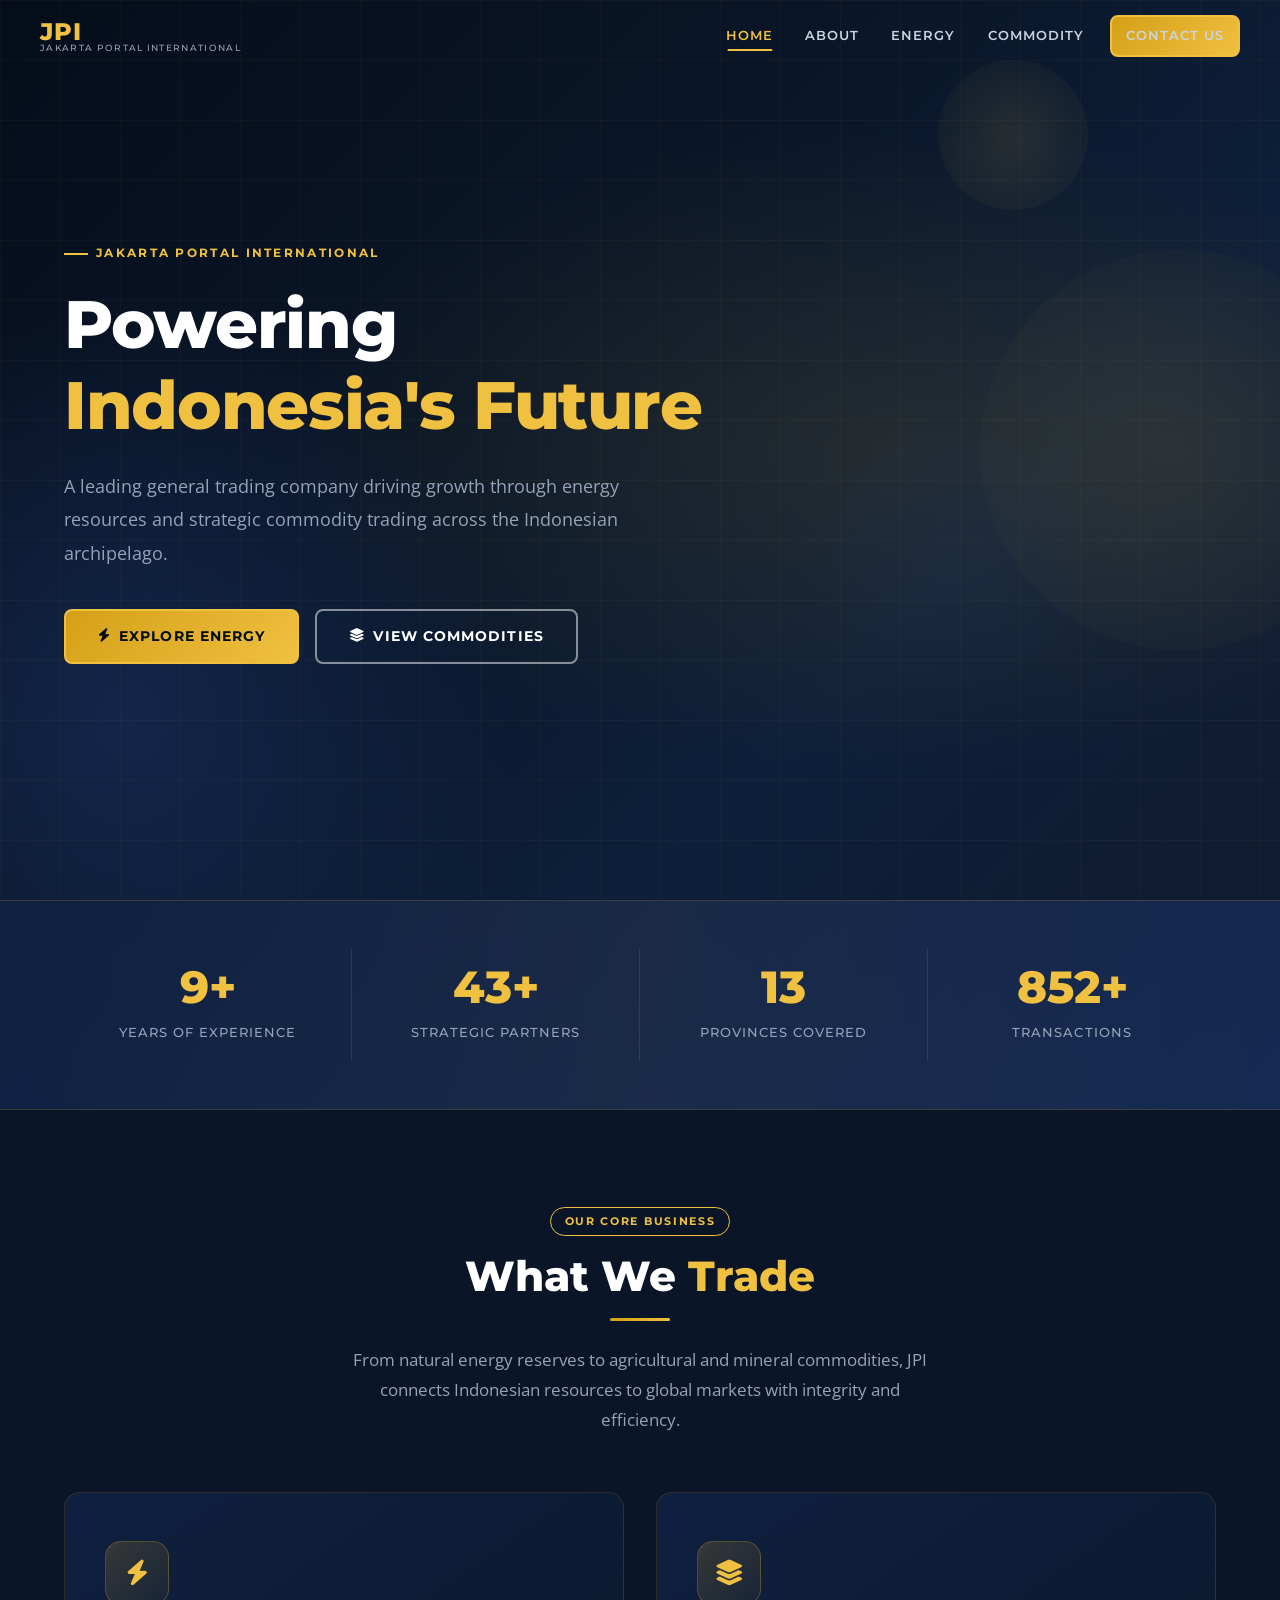
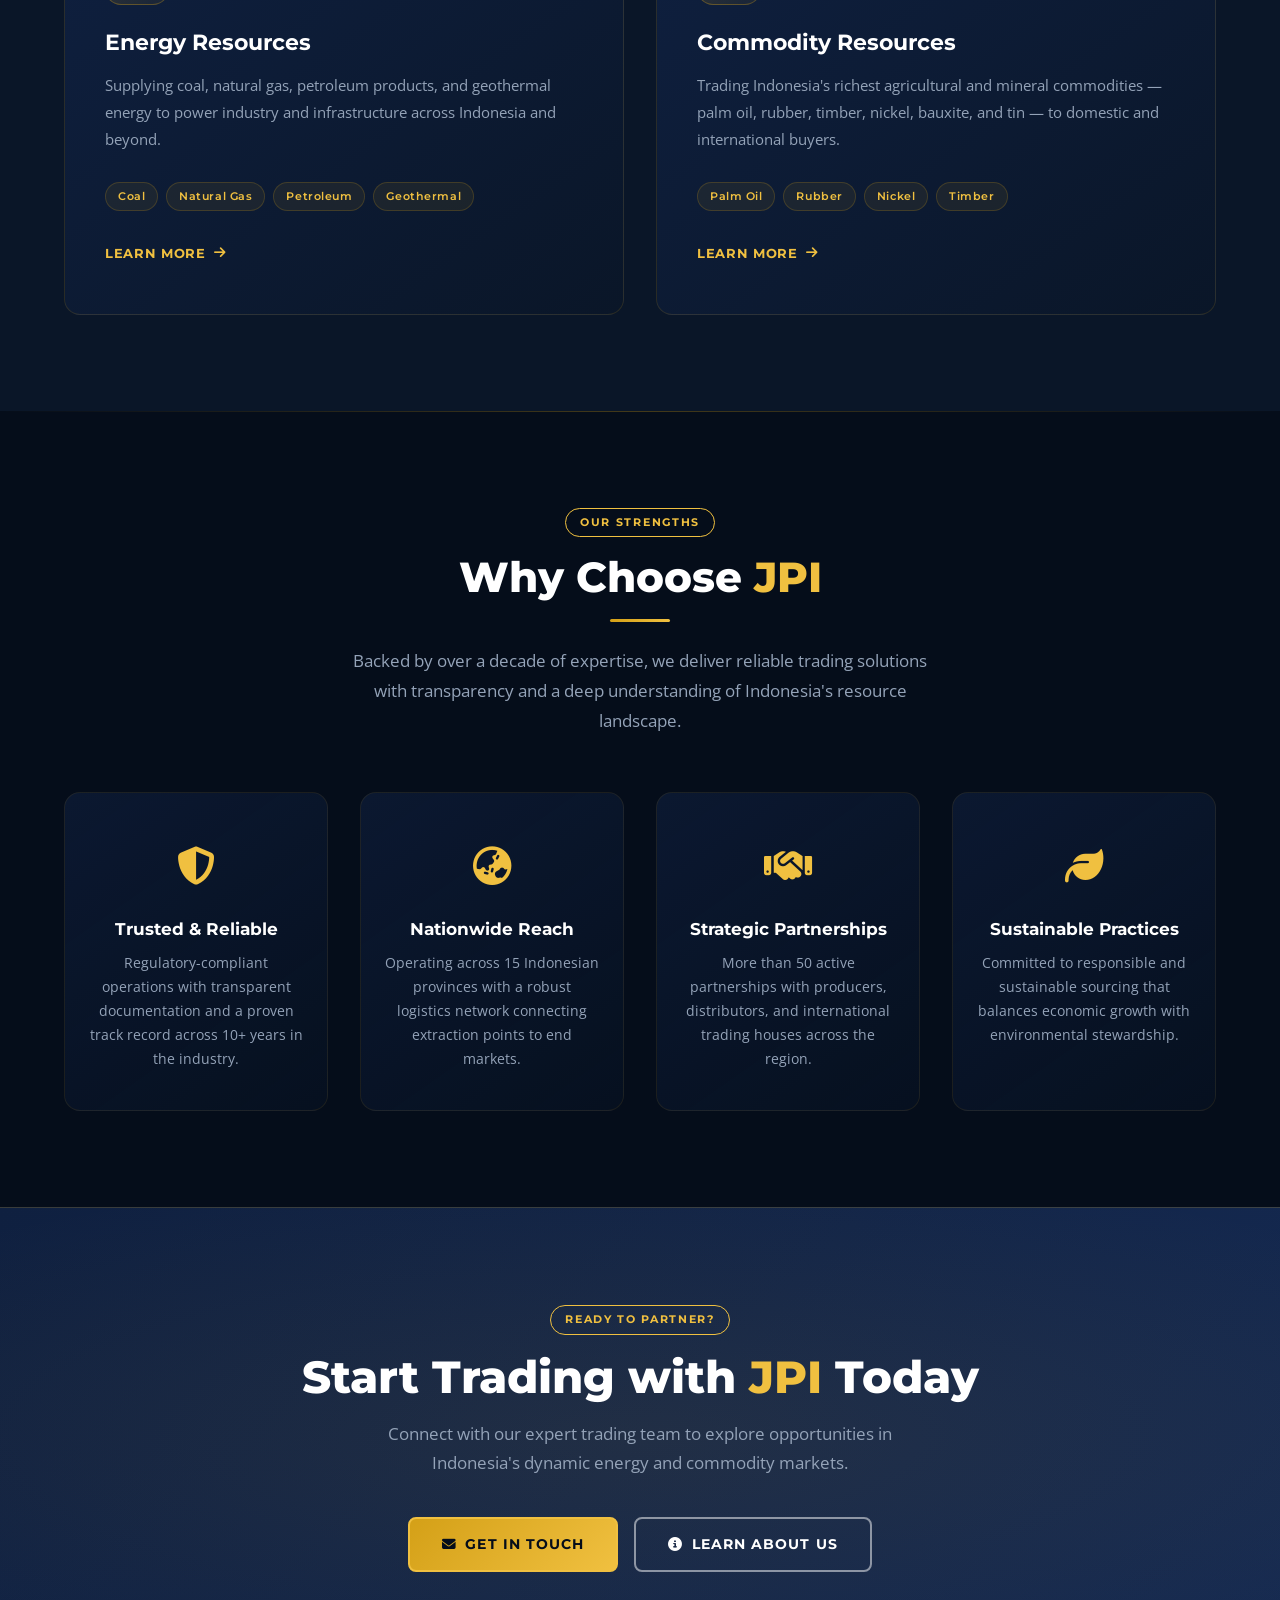
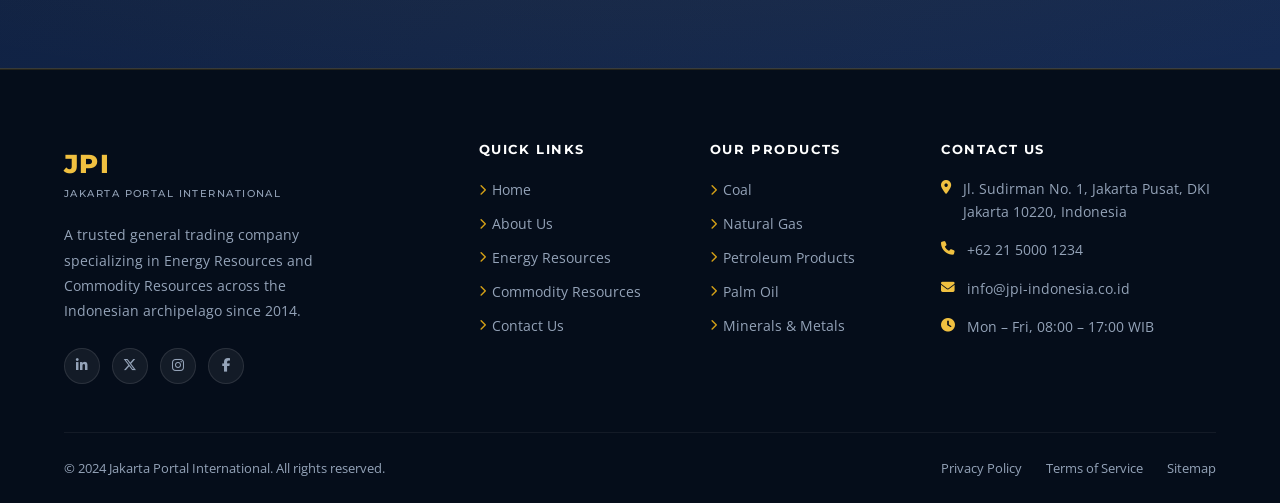
==== index.html @ 711b760e "Initial website for Jakarta Portal International" ====
<!DOCTYPE html>
<html lang="en">
<head>
  <meta charset="UTF-8" />
  <meta name="viewport" content="width=device-width, initial-scale=1.0" />
  <title>Jakarta Portal International — General Trading | Energy &amp; Commodity Resources</title>
  <meta name="description" content="Jakarta Portal International (JPI) is Indonesia's trusted general trading company specializing in Energy Resources and Commodity Resources across 15 provinces." />
  <link rel="stylesheet" href="css/style.css" />
  <link rel="preconnect" href="https://fonts.googleapis.com" />
  <link rel="preconnect" href="https://fonts.gstatic.com" crossorigin />
  <link href="https://fonts.googleapis.com/css2?family=Montserrat:wght@300;400;500;600;700;800&family=Open+Sans:wght@300;400;600&display=swap" rel="stylesheet" />
  <link rel="stylesheet" href="https://cdnjs.cloudflare.com/ajax/libs/font-awesome/6.5.0/css/all.min.css" />
</head>
<body>

  <!-- ===================== NAVBAR ===================== -->
  <nav class="navbar" role="navigation" aria-label="Main navigation">
    <div class="navbar-inner">
      <a href="index.html" class="navbar-logo" aria-label="Jakarta Portal International Home">
        <span class="logo-jpi">JPI</span>
        <span class="logo-full">Jakarta Portal International</span>
      </a>

      <div class="navbar-nav" role="menubar">
        <a href="index.html" role="menuitem">Home</a>
        <a href="about.html" role="menuitem">About</a>
        <a href="energy.html" role="menuitem">Energy</a>
        <a href="commodity.html" role="menuitem">Commodity</a>
        <a href="contact.html" class="btn btn-primary navbar-cta" role="menuitem">Contact Us</a>
      </div>

      <button class="hamburger" aria-label="Toggle navigation" aria-expanded="false">
        <span></span><span></span><span></span>
      </button>
    </div>
  </nav>

  <!-- Mobile Nav -->
  <div class="mobile-nav" role="menu" aria-label="Mobile navigation">
    <a href="index.html" role="menuitem">Home</a>
    <a href="about.html" role="menuitem">About Us</a>
    <a href="energy.html" role="menuitem">Energy Resources</a>
    <a href="commodity.html" role="menuitem">Commodity Resources</a>
    <a href="contact.html" role="menuitem">Contact Us</a>
  </div>

  <!-- ===================== HERO ===================== -->
  <section class="hero" aria-label="Hero">
    <div class="hero-bg hero-bg-animated"></div>
    <div class="hero-shapes" aria-hidden="true">
      <div class="shape shape-1"></div>
      <div class="shape shape-2"></div>
      <div class="shape shape-3"></div>
    </div>

    <div class="hero-content container">
      <div class="hero-text">
        <div class="hero-tag">
          <span>Jakarta Portal International</span>
        </div>
        <h1>Powering<br /><span>Indonesia's Future</span></h1>
        <p class="hero-subtitle">
          A leading general trading company driving growth through energy resources and strategic commodity trading across the Indonesian archipelago.
        </p>
        <div class="hero-buttons">
          <a href="energy.html" class="btn btn-primary">
            <i class="fas fa-bolt"></i> Explore Energy
          </a>
          <a href="commodity.html" class="btn btn-outline">
            <i class="fas fa-layer-group"></i> View Commodities
          </a>
        </div>
      </div>
    </div>
  </section>

  <!-- ===================== STATS BAR ===================== -->
  <section class="stats-bar" aria-label="Company statistics">
    <div class="container">
      <div class="stats-grid">
        <div class="stat-item fade-in">
          <span class="stat-number" data-target="10" data-suffix="+">10+</span>
          <span class="stat-label">Years of Experience</span>
        </div>
        <div class="stat-item fade-in fade-in-delay-1">
          <span class="stat-number" data-target="50" data-suffix="+">50+</span>
          <span class="stat-label">Strategic Partners</span>
        </div>
        <div class="stat-item fade-in fade-in-delay-2">
          <span class="stat-number" data-target="15">15</span>
          <span class="stat-label">Provinces Covered</span>
        </div>
        <div class="stat-item fade-in fade-in-delay-3">
          <span class="stat-number" data-target="1000" data-suffix="+">1000+</span>
          <span class="stat-label">Transactions</span>
        </div>
      </div>
    </div>
  </section>

  <!-- ===================== SERVICES ===================== -->
  <section class="services-section section-padding" aria-labelledby="services-heading">
    <div class="container">
      <div class="text-center">
        <span class="badge">Our Core Business</span>
        <h2 class="section-title" id="services-heading">What We <span class="text-gold">Trade</span></h2>
        <div class="divider"></div>
        <p class="section-subtitle">
          From natural energy reserves to agricultural and mineral commodities, JPI connects Indonesian resources to global markets with integrity and efficiency.
        </p>
      </div>

      <div class="services-grid">
        <!-- Energy Card -->
        <div class="service-card fade-in">
          <div class="service-icon" aria-hidden="true">
            <i class="fas fa-bolt"></i>
          </div>
          <h3>Energy Resources</h3>
          <p>
            Supplying coal, natural gas, petroleum products, and geothermal energy to power industry and infrastructure across Indonesia and beyond.
          </p>
          <div class="service-tags">
            <span class="tag">Coal</span>
            <span class="tag">Natural Gas</span>
            <span class="tag">Petroleum</span>
            <span class="tag">Geothermal</span>
          </div>
          <a href="energy.html" class="service-link">
            Learn More <i class="fas fa-arrow-right"></i>
          </a>
        </div>

        <!-- Commodity Card -->
        <div class="service-card fade-in fade-in-delay-1">
          <div class="service-icon" aria-hidden="true">
            <i class="fas fa-layer-group"></i>
          </div>
          <h3>Commodity Resources</h3>
          <p>
            Trading Indonesia's richest agricultural and mineral commodities — palm oil, rubber, timber, nickel, bauxite, and tin — to domestic and international buyers.
          </p>
          <div class="service-tags">
            <span class="tag">Palm Oil</span>
            <span class="tag">Rubber</span>
            <span class="tag">Nickel</span>
            <span class="tag">Timber</span>
          </div>
          <a href="commodity.html" class="service-link">
            Learn More <i class="fas fa-arrow-right"></i>
          </a>
        </div>
      </div>
    </div>
  </section>

  <!-- ===================== WHY CHOOSE US ===================== -->
  <section class="why-section section-padding" aria-labelledby="why-heading">
    <div class="container">
      <div class="text-center">
        <span class="badge">Our Strengths</span>
        <h2 class="section-title" id="why-heading">Why Choose <span class="text-gold">JPI</span></h2>
        <div class="divider"></div>
        <p class="section-subtitle">
          Backed by over a decade of expertise, we deliver reliable trading solutions with transparency and a deep understanding of Indonesia's resource landscape.
        </p>
      </div>

      <div class="features-grid">
        <div class="feature-box fade-in">
          <span class="feature-icon" aria-hidden="true"><i class="fas fa-shield-halved"></i></span>
          <h3>Trusted &amp; Reliable</h3>
          <p>Regulatory-compliant operations with transparent documentation and a proven track record across 10+ years in the industry.</p>
        </div>
        <div class="feature-box fade-in fade-in-delay-1">
          <span class="feature-icon" aria-hidden="true"><i class="fas fa-earth-asia"></i></span>
          <h3>Nationwide Reach</h3>
          <p>Operating across 15 Indonesian provinces with a robust logistics network connecting extraction points to end markets.</p>
        </div>
        <div class="feature-box fade-in fade-in-delay-2">
          <span class="feature-icon" aria-hidden="true"><i class="fas fa-handshake"></i></span>
          <h3>Strategic Partnerships</h3>
          <p>More than 50 active partnerships with producers, distributors, and international trading houses across the region.</p>
        </div>
        <div class="feature-box fade-in fade-in-delay-3">
          <span class="feature-icon" aria-hidden="true"><i class="fas fa-leaf"></i></span>
          <h3>Sustainable Practices</h3>
          <p>Committed to responsible and sustainable sourcing that balances economic growth with environmental stewardship.</p>
        </div>
      </div>
    </div>
  </section>

  <!-- ===================== CTA ===================== -->
  <section class="cta-section" aria-label="Call to action">
    <div class="container">
      <span class="badge">Ready to Partner?</span>
      <h2>Start Trading with <span class="text-gold">JPI</span> Today</h2>
      <p>Connect with our expert trading team to explore opportunities in Indonesia's dynamic energy and commodity markets.</p>
      <div class="cta-buttons">
        <a href="contact.html" class="btn btn-primary">
          <i class="fas fa-envelope"></i> Get in Touch
        </a>
        <a href="about.html" class="btn btn-outline">
          <i class="fas fa-info-circle"></i> Learn About Us
        </a>
      </div>
    </div>
  </section>

  <!-- ===================== FOOTER ===================== -->
  <footer class="footer" role="contentinfo">
    <div class="container">
      <div class="footer-grid">
        <!-- Brand -->
        <div class="footer-brand">
          <div class="footer-logo">
            <span class="logo-jpi">JPI</span>
            <span class="logo-full-text">Jakarta Portal International</span>
          </div>
          <p>A trusted general trading company specializing in Energy Resources and Commodity Resources across the Indonesian archipelago since 2014.</p>
          <div class="footer-social">
            <a href="#" class="social-link" aria-label="LinkedIn"><i class="fab fa-linkedin-in"></i></a>
            <a href="#" class="social-link" aria-label="Twitter / X"><i class="fab fa-x-twitter"></i></a>
            <a href="#" class="social-link" aria-label="Instagram"><i class="fab fa-instagram"></i></a>
            <a href="#" class="social-link" aria-label="Facebook"><i class="fab fa-facebook-f"></i></a>
          </div>
        </div>

        <!-- Quick Links -->
        <div class="footer-col">
          <h4>Quick Links</h4>
          <ul>
            <li><a href="index.html"><i class="fas fa-chevron-right"></i> Home</a></li>
            <li><a href="about.html"><i class="fas fa-chevron-right"></i> About Us</a></li>
            <li><a href="energy.html"><i class="fas fa-chevron-right"></i> Energy Resources</a></li>
            <li><a href="commodity.html"><i class="fas fa-chevron-right"></i> Commodity Resources</a></li>
            <li><a href="contact.html"><i class="fas fa-chevron-right"></i> Contact Us</a></li>
          </ul>
        </div>

        <!-- Services -->
        <div class="footer-col">
          <h4>Our Products</h4>
          <ul>
            <li><a href="energy.html"><i class="fas fa-chevron-right"></i> Coal</a></li>
            <li><a href="energy.html"><i class="fas fa-chevron-right"></i> Natural Gas</a></li>
            <li><a href="energy.html"><i class="fas fa-chevron-right"></i> Petroleum Products</a></li>
            <li><a href="commodity.html"><i class="fas fa-chevron-right"></i> Palm Oil</a></li>
            <li><a href="commodity.html"><i class="fas fa-chevron-right"></i> Minerals &amp; Metals</a></li>
          </ul>
        </div>

        <!-- Contact -->
        <div class="footer-col">
          <h4>Contact Us</h4>
          <div class="footer-contact-item">
            <i class="fas fa-location-dot"></i>
            <span>Jl. Sudirman No. 1, Jakarta Pusat, DKI Jakarta 10220, Indonesia</span>
          </div>
          <div class="footer-contact-item">
            <i class="fas fa-phone"></i>
            <span>+62 21 5000 1234</span>
          </div>
          <div class="footer-contact-item">
            <i class="fas fa-envelope"></i>
            <span>info@jpi-indonesia.co.id</span>
          </div>
          <div class="footer-contact-item">
            <i class="fas fa-clock"></i>
            <span>Mon – Fri, 08:00 – 17:00 WIB</span>
          </div>
        </div>
      </div>

      <div class="footer-bottom">
        <p>&copy; 2024 Jakarta Portal International. All rights reserved.</p>
        <div class="footer-bottom-links">
          <a href="#">Privacy Policy</a>
          <a href="#">Terms of Service</a>
          <a href="#">Sitemap</a>
        </div>
      </div>
    </div>
  </footer>

  <script src="js/main.js"></script>
</body>
</html>
---- css/style.css ----
/* =============================================
   Jakarta Portal International — Main Stylesheet
   Color Palette: Dark Navy + Gold
   ============================================= */

/* --- Google Fonts Import --- */
@import url('https://fonts.googleapis.com/css2?family=Montserrat:wght@300;400;500;600;700;800&family=Open+Sans:wght@300;400;600&display=swap');

/* --- CSS Variables --- */
:root {
  --navy-900: #050d1a;
  --navy-800: #0a1628;
  --navy-700: #0f2040;
  --navy-600: #152a52;
  --navy-500: #1c3566;
  --gold-400: #f0c040;
  --gold-500: #d4a017;
  --gold-600: #b8860b;
  --gold-light: #fde68a;
  --white: #ffffff;
  --gray-100: #f8f9fa;
  --gray-200: #e9ecef;
  --gray-400: #9ca3af;
  --gray-600: #6b7280;
  --text-light: #cbd5e1;
  --text-muted: #94a3b8;
  --accent-blue: #2563eb;
  --transition: 0.3s ease;
  --shadow-lg: 0 20px 60px rgba(0,0,0,0.4);
  --shadow-card: 0 8px 32px rgba(0,0,0,0.25);
  --border-gold: 1px solid rgba(212,160,23,0.3);
  --radius: 8px;
  --radius-lg: 16px;
}

/* --- Reset & Base --- */
*, *::before, *::after {
  box-sizing: border-box;
  margin: 0;
  padding: 0;
}

html {
  scroll-behavior: smooth;
  font-size: 16px;
}

body {
  font-family: 'Open Sans', sans-serif;
  background-color: var(--navy-900);
  color: var(--text-light);
  line-height: 1.7;
  overflow-x: hidden;
}

a {
  text-decoration: none;
  color: inherit;
  transition: color var(--transition);
}

img {
  max-width: 100%;
  display: block;
}

ul {
  list-style: none;
}

h1, h2, h3, h4, h5 {
  font-family: 'Montserrat', sans-serif;
  line-height: 1.2;
}

/* --- Utility Classes --- */
.container {
  max-width: 1200px;
  margin: 0 auto;
  padding: 0 24px;
}

.section-padding {
  padding: 96px 0;
}

.section-padding-sm {
  padding: 64px 0;
}

.text-gold {
  color: var(--gold-400);
}

.text-center {
  text-align: center;
}

.badge {
  display: inline-block;
  font-family: 'Montserrat', sans-serif;
  font-size: 0.7rem;
  font-weight: 700;
  letter-spacing: 0.15em;
  text-transform: uppercase;
  color: var(--gold-400);
  border: 1px solid var(--gold-400);
  padding: 4px 14px;
  border-radius: 20px;
  margin-bottom: 16px;
}

.section-title {
  font-size: clamp(1.8rem, 4vw, 2.6rem);
  font-weight: 800;
  color: var(--white);
  margin-bottom: 16px;
}

.section-subtitle {
  font-size: 1.05rem;
  color: var(--text-muted);
  max-width: 600px;
  margin: 0 auto 56px;
  line-height: 1.8;
}

.divider {
  width: 60px;
  height: 3px;
  background: linear-gradient(90deg, var(--gold-500), var(--gold-400));
  margin: 16px auto 24px;
  border-radius: 2px;
}

.divider-left {
  margin-left: 0;
}

/* --- Buttons --- */
.btn {
  display: inline-flex;
  align-items: center;
  gap: 8px;
  font-family: 'Montserrat', sans-serif;
  font-size: 0.85rem;
  font-weight: 700;
  letter-spacing: 0.08em;
  text-transform: uppercase;
  padding: 14px 32px;
  border-radius: var(--radius);
  border: 2px solid transparent;
  cursor: pointer;
  transition: all var(--transition);
  white-space: nowrap;
}

.btn-primary {
  background: linear-gradient(135deg, var(--gold-500), var(--gold-400));
  color: var(--navy-900);
  border-color: var(--gold-400);
}

.btn-primary:hover {
  background: linear-gradient(135deg, var(--gold-400), var(--gold-light));
  transform: translateY(-2px);
  box-shadow: 0 8px 24px rgba(212,160,23,0.4);
  color: var(--navy-900);
}

.btn-outline {
  background: transparent;
  color: var(--white);
  border-color: rgba(255,255,255,0.5);
}

.btn-outline:hover {
  background: rgba(255,255,255,0.1);
  border-color: var(--white);
  transform: translateY(-2px);
}

.btn-gold-outline {
  background: transparent;
  color: var(--gold-400);
  border-color: var(--gold-400);
}

.btn-gold-outline:hover {
  background: var(--gold-400);
  color: var(--navy-900);
  transform: translateY(-2px);
  box-shadow: 0 8px 24px rgba(212,160,23,0.35);
}

/* =============================================
   NAVBAR
   ============================================= */
.navbar {
  position: fixed;
  top: 0;
  left: 0;
  right: 0;
  z-index: 1000;
  padding: 0 24px;
  height: 72px;
  display: flex;
  align-items: center;
  transition: background var(--transition), box-shadow var(--transition);
}

.navbar.scrolled {
  background: rgba(5, 13, 26, 0.97);
  box-shadow: 0 2px 32px rgba(0,0,0,0.5);
  backdrop-filter: blur(12px);
  -webkit-backdrop-filter: blur(12px);
}

.navbar-inner {
  max-width: 1200px;
  width: 100%;
  margin: 0 auto;
  display: flex;
  align-items: center;
  justify-content: space-between;
}

.navbar-logo {
  display: flex;
  flex-direction: column;
  line-height: 1;
}

.navbar-logo .logo-jpi {
  font-family: 'Montserrat', sans-serif;
  font-size: 1.5rem;
  font-weight: 800;
  color: var(--gold-400);
  letter-spacing: 0.05em;
}

.navbar-logo .logo-full {
  font-family: 'Montserrat', sans-serif;
  font-size: 0.55rem;
  font-weight: 500;
  color: var(--text-muted);
  letter-spacing: 0.15em;
  text-transform: uppercase;
}

.navbar-nav {
  display: flex;
  align-items: center;
  gap: 4px;
}

.navbar-nav a {
  font-family: 'Montserrat', sans-serif;
  font-size: 0.8rem;
  font-weight: 600;
  letter-spacing: 0.08em;
  text-transform: uppercase;
  color: var(--text-light);
  padding: 8px 14px;
  border-radius: var(--radius);
  transition: all var(--transition);
  position: relative;
}

.navbar-nav a::after {
  content: '';
  position: absolute;
  bottom: 4px;
  left: 50%;
  transform: translateX(-50%);
  width: 0;
  height: 2px;
  background: var(--gold-400);
  transition: width var(--transition);
  border-radius: 1px;
}

.navbar-nav a:hover,
.navbar-nav a.active {
  color: var(--gold-400);
}

.navbar-nav a:hover::after,
.navbar-nav a.active::after {
  width: 60%;
}

.navbar-cta {
  margin-left: 8px;
  padding: 9px 22px;
  font-size: 0.78rem;
}

.hamburger {
  display: none;
  flex-direction: column;
  justify-content: center;
  gap: 5px;
  width: 40px;
  height: 40px;
  cursor: pointer;
  padding: 6px;
  border-radius: var(--radius);
  transition: background var(--transition);
}

.hamburger:hover {
  background: rgba(255,255,255,0.08);
}

.hamburger span {
  display: block;
  width: 100%;
  height: 2px;
  background: var(--white);
  border-radius: 1px;
  transition: all var(--transition);
}

.hamburger.open span:nth-child(1) {
  transform: rotate(45deg) translate(5px, 5px);
}
.hamburger.open span:nth-child(2) {
  opacity: 0;
}
.hamburger.open span:nth-child(3) {
  transform: rotate(-45deg) translate(5px, -5px);
}

/* Mobile Nav */
.mobile-nav {
  display: none;
  position: fixed;
  top: 72px;
  left: 0;
  right: 0;
  background: rgba(5, 13, 26, 0.98);
  backdrop-filter: blur(16px);
  -webkit-backdrop-filter: blur(16px);
  border-top: 1px solid rgba(212,160,23,0.2);
  padding: 24px;
  z-index: 999;
  flex-direction: column;
  gap: 8px;
}

.mobile-nav.open {
  display: flex;
}

.mobile-nav a {
  font-family: 'Montserrat', sans-serif;
  font-size: 0.95rem;
  font-weight: 600;
  letter-spacing: 0.08em;
  text-transform: uppercase;
  color: var(--text-light);
  padding: 12px 16px;
  border-radius: var(--radius);
  transition: all var(--transition);
  border: 1px solid transparent;
}

.mobile-nav a:hover,
.mobile-nav a.active {
  color: var(--gold-400);
  background: rgba(212,160,23,0.08);
  border-color: rgba(212,160,23,0.2);
}

/* =============================================
   HERO SECTIONS
   ============================================= */
.hero {
  position: relative;
  min-height: 100vh;
  display: flex;
  align-items: center;
  overflow: hidden;
}

.hero-bg {
  position: absolute;
  inset: 0;
  z-index: 0;
}

/* Animated gradient background for home hero */
.hero-bg-animated {
  background: linear-gradient(135deg, var(--navy-900) 0%, var(--navy-800) 40%, #0d1f3a 70%, #101b30 100%);
}

.hero-bg-animated::before {
  content: '';
  position: absolute;
  inset: 0;
  background:
    radial-gradient(ellipse 80% 60% at 70% 50%, rgba(212,160,23,0.12) 0%, transparent 60%),
    radial-gradient(ellipse 50% 80% at 10% 80%, rgba(21,42,82,0.8) 0%, transparent 60%);
  animation: heroGlow 8s ease-in-out infinite alternate;
}

@keyframes heroGlow {
  0% { opacity: 0.7; }
  100% { opacity: 1; }
}

.hero-bg-animated::after {
  content: '';
  position: absolute;
  inset: 0;
  background-image:
    linear-gradient(rgba(212,160,23,0.04) 1px, transparent 1px),
    linear-gradient(90deg, rgba(212,160,23,0.04) 1px, transparent 1px);
  background-size: 60px 60px;
}

/* Page hero (non-home) */
.page-hero {
  min-height: 50vh;
  display: flex;
  align-items: center;
  position: relative;
  overflow: hidden;
}

.page-hero-bg {
  position: absolute;
  inset: 0;
  background: linear-gradient(135deg, var(--navy-900) 0%, var(--navy-800) 60%, #0d1f3a 100%);
}

.page-hero-bg::before {
  content: '';
  position: absolute;
  inset: 0;
  background: radial-gradient(ellipse 60% 80% at 80% 50%, rgba(212,160,23,0.1) 0%, transparent 60%);
}

.page-hero-bg::after {
  content: '';
  position: absolute;
  inset: 0;
  background-image:
    linear-gradient(rgba(212,160,23,0.03) 1px, transparent 1px),
    linear-gradient(90deg, rgba(212,160,23,0.03) 1px, transparent 1px);
  background-size: 60px 60px;
}

/* Energy hero specific */
.hero-bg-energy {
  background: linear-gradient(135deg, #050d1a 0%, #0a1a0a 40%, #0f2a10 70%, #0a1628 100%);
}

.hero-bg-energy::before {
  content: '';
  position: absolute;
  inset: 0;
  background:
    radial-gradient(ellipse 70% 60% at 60% 40%, rgba(34,197,94,0.12) 0%, transparent 60%),
    radial-gradient(ellipse 40% 60% at 20% 80%, rgba(212,160,23,0.1) 0%, transparent 60%);
}

/* Commodity hero specific */
.hero-bg-commodity {
  background: linear-gradient(135deg, #050d1a 0%, #1a0f05 40%, #2a1a08 70%, #0a1628 100%);
}

.hero-bg-commodity::before {
  content: '';
  position: absolute;
  inset: 0;
  background:
    radial-gradient(ellipse 70% 60% at 60% 40%, rgba(234,179,8,0.14) 0%, transparent 60%),
    radial-gradient(ellipse 40% 60% at 20% 80%, rgba(212,160,23,0.1) 0%, transparent 60%);
}

.hero-content {
  position: relative;
  z-index: 2;
  width: 100%;
}

.hero-text {
  max-width: 720px;
}

.hero-tag {
  display: inline-flex;
  align-items: center;
  gap: 8px;
  font-family: 'Montserrat', sans-serif;
  font-size: 0.72rem;
  font-weight: 700;
  letter-spacing: 0.2em;
  text-transform: uppercase;
  color: var(--gold-400);
  margin-bottom: 20px;
}

.hero-tag::before {
  content: '';
  display: block;
  width: 24px;
  height: 2px;
  background: var(--gold-400);
}

.hero h1 {
  font-size: clamp(2.4rem, 6vw, 4.2rem);
  font-weight: 800;
  color: var(--white);
  margin-bottom: 24px;
  letter-spacing: -0.02em;
}

.hero h1 span {
  color: var(--gold-400);
}

.hero-subtitle {
  font-size: clamp(1rem, 2vw, 1.15rem);
  color: var(--text-muted);
  max-width: 560px;
  margin-bottom: 40px;
  line-height: 1.8;
}

.hero-buttons {
  display: flex;
  gap: 16px;
  flex-wrap: wrap;
}

/* Floating shapes */
.hero-shapes {
  position: absolute;
  inset: 0;
  z-index: 1;
  pointer-events: none;
  overflow: hidden;
}

.shape {
  position: absolute;
  border-radius: 50%;
  opacity: 0.08;
  animation: floatShape 12s ease-in-out infinite;
}

.shape-1 {
  width: 400px;
  height: 400px;
  background: radial-gradient(circle, var(--gold-400), transparent);
  right: -100px;
  top: 50%;
  transform: translateY(-50%);
  animation-delay: 0s;
}

.shape-2 {
  width: 250px;
  height: 250px;
  background: radial-gradient(circle, var(--navy-500), transparent);
  right: 200px;
  bottom: 10%;
  opacity: 0.15;
  animation-delay: 3s;
}

.shape-3 {
  width: 150px;
  height: 150px;
  background: radial-gradient(circle, var(--gold-400), transparent);
  right: 15%;
  top: 15%;
  opacity: 0.12;
  animation-delay: 6s;
}

@keyframes floatShape {
  0%, 100% { transform: translateY(-50%) scale(1); }
  50% { transform: translateY(calc(-50% - 20px)) scale(1.05); }
}

.shape-2 {
  animation: floatShape2 10s ease-in-out infinite;
}
.shape-3 {
  animation: floatShape3 14s ease-in-out infinite;
}

@keyframes floatShape2 {
  0%, 100% { transform: translateY(0) scale(1); }
  50% { transform: translateY(-16px) scale(1.08); }
}

@keyframes floatShape3 {
  0%, 100% { transform: translateY(0) rotate(0deg); }
  50% { transform: translateY(-12px) rotate(15deg); }
}

/* =============================================
   STATS BAR
   ============================================= */
.stats-bar {
  background: linear-gradient(135deg, var(--navy-700), var(--navy-600));
  border-top: 1px solid rgba(212,160,23,0.2);
  border-bottom: 1px solid rgba(212,160,23,0.2);
  padding: 48px 0;
  position: relative;
  z-index: 2;
}

.stats-bar::before {
  content: '';
  position: absolute;
  inset: 0;
  background: linear-gradient(90deg, transparent, rgba(212,160,23,0.04), transparent);
}

.stats-grid {
  display: grid;
  grid-template-columns: repeat(4, 1fr);
  gap: 0;
  position: relative;
}

.stat-item {
  text-align: center;
  padding: 16px 24px;
  border-right: 1px solid rgba(212,160,23,0.15);
}

.stat-item:last-child {
  border-right: none;
}

.stat-number {
  font-family: 'Montserrat', sans-serif;
  font-size: clamp(2rem, 4vw, 2.8rem);
  font-weight: 800;
  color: var(--gold-400);
  line-height: 1;
  margin-bottom: 8px;
  display: block;
}

.stat-label {
  font-family: 'Montserrat', sans-serif;
  font-size: 0.8rem;
  font-weight: 500;
  color: var(--text-muted);
  letter-spacing: 0.08em;
  text-transform: uppercase;
}

/* =============================================
   SERVICES SECTION
   ============================================= */
.services-section {
  background: var(--navy-800);
}

.services-grid {
  display: grid;
  grid-template-columns: repeat(2, 1fr);
  gap: 32px;
  margin-top: 16px;
}

.service-card {
  background: linear-gradient(145deg, var(--navy-700), var(--navy-800));
  border: 1px solid rgba(212,160,23,0.15);
  border-radius: var(--radius-lg);
  padding: 48px 40px;
  transition: all 0.4s ease;
  position: relative;
  overflow: hidden;
}

.service-card::before {
  content: '';
  position: absolute;
  top: 0;
  left: 0;
  right: 0;
  height: 3px;
  background: linear-gradient(90deg, var(--gold-600), var(--gold-400));
  transform: scaleX(0);
  transform-origin: left;
  transition: transform 0.4s ease;
}

.service-card:hover {
  transform: translateY(-8px);
  box-shadow: var(--shadow-lg);
  border-color: rgba(212,160,23,0.35);
}

.service-card:hover::before {
  transform: scaleX(1);
}

.service-icon {
  width: 64px;
  height: 64px;
  background: linear-gradient(135deg, rgba(212,160,23,0.2), rgba(212,160,23,0.05));
  border: 1px solid rgba(212,160,23,0.3);
  border-radius: var(--radius-lg);
  display: flex;
  align-items: center;
  justify-content: center;
  margin-bottom: 24px;
  font-size: 1.6rem;
  color: var(--gold-400);
  transition: all var(--transition);
}

.service-card:hover .service-icon {
  background: linear-gradient(135deg, rgba(212,160,23,0.3), rgba(212,160,23,0.1));
  transform: scale(1.05);
}

.service-card h3 {
  font-size: 1.4rem;
  font-weight: 700;
  color: var(--white);
  margin-bottom: 16px;
}

.service-card p {
  color: var(--text-muted);
  line-height: 1.8;
  margin-bottom: 28px;
  font-size: 0.95rem;
}

.service-tags {
  display: flex;
  flex-wrap: wrap;
  gap: 8px;
  margin-bottom: 28px;
}

.tag {
  font-family: 'Montserrat', sans-serif;
  font-size: 0.7rem;
  font-weight: 600;
  letter-spacing: 0.05em;
  color: var(--gold-400);
  background: rgba(212,160,23,0.08);
  border: 1px solid rgba(212,160,23,0.2);
  padding: 4px 12px;
  border-radius: 20px;
}

.service-link {
  display: inline-flex;
  align-items: center;
  gap: 8px;
  font-family: 'Montserrat', sans-serif;
  font-size: 0.82rem;
  font-weight: 700;
  letter-spacing: 0.05em;
  text-transform: uppercase;
  color: var(--gold-400);
  transition: gap var(--transition);
}

.service-link:hover {
  gap: 14px;
  color: var(--gold-light);
}

/* =============================================
   WHY CHOOSE US
   ============================================= */
.why-section {
  background: var(--navy-900);
  position: relative;
  overflow: hidden;
}

.why-section::before {
  content: '';
  position: absolute;
  top: 0;
  left: 0;
  right: 0;
  height: 1px;
  background: linear-gradient(90deg, transparent, rgba(212,160,23,0.3), transparent);
}

.features-grid {
  display: grid;
  grid-template-columns: repeat(4, 1fr);
  gap: 32px;
}

.feature-box {
  text-align: center;
  padding: 40px 24px;
  background: linear-gradient(145deg, rgba(15,32,64,0.6), rgba(10,22,40,0.4));
  border: 1px solid rgba(212,160,23,0.1);
  border-radius: var(--radius-lg);
  transition: all 0.4s ease;
  position: relative;
  overflow: hidden;
}

.feature-box::after {
  content: '';
  position: absolute;
  inset: 0;
  background: radial-gradient(circle at center, rgba(212,160,23,0.05), transparent 70%);
  opacity: 0;
  transition: opacity var(--transition);
}

.feature-box:hover {
  border-color: rgba(212,160,23,0.3);
  transform: translateY(-6px);
  box-shadow: 0 16px 48px rgba(0,0,0,0.3);
}

.feature-box:hover::after {
  opacity: 1;
}

.feature-icon {
  font-size: 2.4rem;
  color: var(--gold-400);
  margin-bottom: 20px;
  display: block;
  position: relative;
  z-index: 1;
}

.feature-box h3 {
  font-size: 1.05rem;
  font-weight: 700;
  color: var(--white);
  margin-bottom: 12px;
  position: relative;
  z-index: 1;
}

.feature-box p {
  font-size: 0.88rem;
  color: var(--text-muted);
  line-height: 1.7;
  position: relative;
  z-index: 1;
}

/* =============================================
   CTA SECTION
   ============================================= */
.cta-section {
  background: linear-gradient(135deg, var(--navy-700), var(--navy-600));
  border-top: 1px solid rgba(212,160,23,0.2);
  border-bottom: 1px solid rgba(212,160,23,0.2);
  text-align: center;
  padding: 96px 0;
  position: relative;
  overflow: hidden;
}

.cta-section::before {
  content: '';
  position: absolute;
  inset: 0;
  background: radial-gradient(ellipse 80% 60% at 50% 50%, rgba(212,160,23,0.08), transparent);
}

.cta-section .container {
  position: relative;
  z-index: 1;
}

.cta-section h2 {
  font-size: clamp(1.8rem, 4vw, 2.8rem);
  font-weight: 800;
  color: var(--white);
  margin-bottom: 16px;
}

.cta-section p {
  color: var(--text-muted);
  font-size: 1.05rem;
  max-width: 560px;
  margin: 0 auto 40px;
}

.cta-buttons {
  display: flex;
  gap: 16px;
  justify-content: center;
  flex-wrap: wrap;
}

/* =============================================
   FOOTER
   ============================================= */
.footer {
  background: var(--navy-900);
  border-top: 1px solid rgba(212,160,23,0.15);
  padding-top: 72px;
}

.footer-grid {
  display: grid;
  grid-template-columns: 2fr 1fr 1fr 1.5fr;
  gap: 48px;
  padding-bottom: 48px;
  border-bottom: 1px solid rgba(255,255,255,0.06);
}

.footer-brand .footer-logo {
  margin-bottom: 20px;
}

.footer-brand .logo-jpi {
  font-family: 'Montserrat', sans-serif;
  font-size: 1.6rem;
  font-weight: 800;
  color: var(--gold-400);
  letter-spacing: 0.05em;
  display: block;
}

.footer-brand .logo-full-text {
  font-family: 'Montserrat', sans-serif;
  font-size: 0.6rem;
  font-weight: 500;
  color: var(--text-muted);
  letter-spacing: 0.15em;
  text-transform: uppercase;
  display: block;
}

.footer-brand p {
  font-size: 0.88rem;
  color: var(--text-muted);
  line-height: 1.8;
  margin-bottom: 24px;
  max-width: 280px;
}

.footer-social {
  display: flex;
  gap: 12px;
}

.social-link {
  width: 36px;
  height: 36px;
  border-radius: 50%;
  background: rgba(255,255,255,0.06);
  border: 1px solid rgba(255,255,255,0.1);
  display: flex;
  align-items: center;
  justify-content: center;
  color: var(--text-muted);
  font-size: 0.85rem;
  transition: all var(--transition);
}

.social-link:hover {
  background: rgba(212,160,23,0.15);
  border-color: var(--gold-400);
  color: var(--gold-400);
  transform: translateY(-2px);
}

.footer-col h4 {
  font-family: 'Montserrat', sans-serif;
  font-size: 0.82rem;
  font-weight: 700;
  letter-spacing: 0.12em;
  text-transform: uppercase;
  color: var(--white);
  margin-bottom: 20px;
}

.footer-col ul {
  display: flex;
  flex-direction: column;
  gap: 10px;
}

.footer-col ul li a {
  font-size: 0.88rem;
  color: var(--text-muted);
  transition: color var(--transition);
  display: flex;
  align-items: center;
  gap: 6px;
}

.footer-col ul li a:hover {
  color: var(--gold-400);
}

.footer-col ul li a i {
  font-size: 0.7rem;
  color: var(--gold-500);
}

.footer-contact-item {
  display: flex;
  gap: 12px;
  margin-bottom: 16px;
  align-items: flex-start;
}

.footer-contact-item i {
  color: var(--gold-400);
  font-size: 0.85rem;
  margin-top: 3px;
  flex-shrink: 0;
}

.footer-contact-item span {
  font-size: 0.88rem;
  color: var(--text-muted);
  line-height: 1.6;
}

.footer-bottom {
  padding: 24px 0;
  display: flex;
  align-items: center;
  justify-content: space-between;
  gap: 16px;
}

.footer-bottom p {
  font-size: 0.82rem;
  color: var(--text-muted);
}

.footer-bottom-links {
  display: flex;
  gap: 24px;
}

.footer-bottom-links a {
  font-size: 0.82rem;
  color: var(--text-muted);
  transition: color var(--transition);
}

.footer-bottom-links a:hover {
  color: var(--gold-400);
}

/* =============================================
   ABOUT PAGE
   ============================================= */
.about-intro {
  background: var(--navy-800);
}

.about-grid {
  display: grid;
  grid-template-columns: 1fr 1fr;
  gap: 80px;
  align-items: center;
}

.about-visual {
  position: relative;
}

.about-card-visual {
  background: linear-gradient(145deg, var(--navy-700), var(--navy-600));
  border: 1px solid rgba(212,160,23,0.2);
  border-radius: var(--radius-lg);
  padding: 48px 40px;
  position: relative;
  overflow: hidden;
}

.about-card-visual::before {
  content: '';
  position: absolute;
  top: 0;
  left: 0;
  right: 0;
  height: 4px;
  background: linear-gradient(90deg, var(--gold-600), var(--gold-400), var(--gold-600));
}

.about-year-badge {
  display: inline-flex;
  align-items: center;
  gap: 12px;
  background: rgba(212,160,23,0.1);
  border: 1px solid rgba(212,160,23,0.3);
  border-radius: var(--radius);
  padding: 12px 20px;
  margin-bottom: 28px;
}

.about-year-badge span:first-child {
  font-family: 'Montserrat', sans-serif;
  font-size: 2rem;
  font-weight: 800;
  color: var(--gold-400);
}

.about-year-badge span:last-child {
  font-size: 0.82rem;
  color: var(--text-muted);
  line-height: 1.4;
}

.about-stats-mini {
  display: grid;
  grid-template-columns: 1fr 1fr;
  gap: 16px;
  margin-top: 24px;
}

.about-stat-mini {
  background: rgba(5,13,26,0.5);
  border: 1px solid rgba(212,160,23,0.1);
  border-radius: var(--radius);
  padding: 16px;
  text-align: center;
}

.about-stat-mini .num {
  font-family: 'Montserrat', sans-serif;
  font-size: 1.4rem;
  font-weight: 800;
  color: var(--gold-400);
  display: block;
}

.about-stat-mini .lbl {
  font-size: 0.72rem;
  color: var(--text-muted);
  font-family: 'Montserrat', sans-serif;
  letter-spacing: 0.06em;
  text-transform: uppercase;
}

.about-text .section-title {
  text-align: left;
  margin-bottom: 24px;
}

.about-text p {
  color: var(--text-muted);
  line-height: 1.9;
  margin-bottom: 20px;
  font-size: 0.95rem;
}

/* Vision Mission */
.vision-mission {
  background: var(--navy-900);
}

.vm-grid {
  display: grid;
  grid-template-columns: 1fr 1fr;
  gap: 32px;
}

.vm-card {
  background: linear-gradient(145deg, var(--navy-700), var(--navy-800));
  border: 1px solid rgba(212,160,23,0.15);
  border-radius: var(--radius-lg);
  padding: 48px;
  position: relative;
  overflow: hidden;
  transition: all 0.4s ease;
}

.vm-card:hover {
  border-color: rgba(212,160,23,0.3);
  transform: translateY(-4px);
  box-shadow: var(--shadow-card);
}

.vm-card-icon {
  font-size: 2.4rem;
  color: var(--gold-400);
  margin-bottom: 20px;
  display: block;
}

.vm-card h3 {
  font-size: 1.3rem;
  font-weight: 700;
  color: var(--white);
  margin-bottom: 16px;
}

.vm-card p {
  color: var(--text-muted);
  line-height: 1.8;
  font-size: 0.95rem;
}

/* Core Values */
.values-section {
  background: var(--navy-800);
}

.values-grid {
  display: grid;
  grid-template-columns: repeat(3, 1fr);
  gap: 32px;
}

.value-card {
  text-align: center;
  padding: 48px 32px;
  background: linear-gradient(145deg, var(--navy-900), var(--navy-800));
  border: 1px solid rgba(212,160,23,0.12);
  border-radius: var(--radius-lg);
  transition: all 0.4s ease;
}

.value-card:hover {
  border-color: rgba(212,160,23,0.3);
  transform: translateY(-6px);
  box-shadow: var(--shadow-card);
}

.value-number {
  font-family: 'Montserrat', sans-serif;
  font-size: 3.5rem;
  font-weight: 800;
  color: rgba(212,160,23,0.12);
  line-height: 1;
  margin-bottom: -8px;
}

.value-icon {
  font-size: 2.2rem;
  color: var(--gold-400);
  margin-bottom: 16px;
  display: block;
}

.value-card h3 {
  font-size: 1.15rem;
  font-weight: 700;
  color: var(--white);
  margin-bottom: 12px;
}

.value-card p {
  font-size: 0.88rem;
  color: var(--text-muted);
  line-height: 1.8;
}

/* Team Section */
.team-section {
  background: var(--navy-900);
}

.team-grid {
  display: grid;
  grid-template-columns: repeat(3, 1fr);
  gap: 32px;
}

.team-card {
  background: linear-gradient(145deg, var(--navy-700), var(--navy-800));
  border: 1px solid rgba(212,160,23,0.12);
  border-radius: var(--radius-lg);
  overflow: hidden;
  transition: all 0.4s ease;
}

.team-card:hover {
  border-color: rgba(212,160,23,0.3);
  transform: translateY(-6px);
  box-shadow: var(--shadow-card);
}

.team-avatar {
  height: 200px;
  background: linear-gradient(135deg, var(--navy-600), var(--navy-500));
  display: flex;
  align-items: center;
  justify-content: center;
  font-size: 4rem;
  color: rgba(212,160,23,0.4);
  position: relative;
  overflow: hidden;
}

.team-avatar::after {
  content: '';
  position: absolute;
  bottom: 0;
  left: 0;
  right: 0;
  height: 3px;
  background: linear-gradient(90deg, var(--gold-600), var(--gold-400));
}

.team-info {
  padding: 28px;
}

.team-info h3 {
  font-size: 1.05rem;
  font-weight: 700;
  color: var(--white);
  margin-bottom: 4px;
}

.team-info .team-role {
  font-size: 0.8rem;
  color: var(--gold-400);
  font-family: 'Montserrat', sans-serif;
  font-weight: 600;
  letter-spacing: 0.05em;
  text-transform: uppercase;
  margin-bottom: 12px;
  display: block;
}

.team-info p {
  font-size: 0.85rem;
  color: var(--text-muted);
  line-height: 1.7;
}

/* =============================================
   ENERGY & COMMODITY PAGES
   ============================================= */
.products-section {
  background: var(--navy-800);
}

.products-grid {
  display: grid;
  grid-template-columns: repeat(2, 1fr);
  gap: 32px;
}

.product-card {
  background: linear-gradient(145deg, var(--navy-700), var(--navy-900));
  border: 1px solid rgba(212,160,23,0.12);
  border-radius: var(--radius-lg);
  padding: 40px;
  transition: all 0.4s ease;
  position: relative;
  overflow: hidden;
}

.product-card::before {
  content: '';
  position: absolute;
  top: 0;
  right: 0;
  width: 100px;
  height: 100px;
  background: radial-gradient(circle, rgba(212,160,23,0.08), transparent);
}

.product-card:hover {
  border-color: rgba(212,160,23,0.3);
  transform: translateY(-6px);
  box-shadow: var(--shadow-lg);
}

.product-icon-wrap {
  display: flex;
  align-items: center;
  gap: 20px;
  margin-bottom: 24px;
}

.product-icon {
  width: 56px;
  height: 56px;
  background: linear-gradient(135deg, rgba(212,160,23,0.2), rgba(212,160,23,0.05));
  border: 1px solid rgba(212,160,23,0.3);
  border-radius: var(--radius);
  display: flex;
  align-items: center;
  justify-content: center;
  font-size: 1.4rem;
  color: var(--gold-400);
  flex-shrink: 0;
}

.product-card h3 {
  font-size: 1.25rem;
  font-weight: 700;
  color: var(--white);
}

.product-card p {
  font-size: 0.9rem;
  color: var(--text-muted);
  line-height: 1.8;
  margin-bottom: 24px;
}

.product-features {
  display: flex;
  flex-direction: column;
  gap: 8px;
}

.product-features li {
  display: flex;
  align-items: center;
  gap: 10px;
  font-size: 0.85rem;
  color: var(--text-light);
}

.product-features li i {
  color: var(--gold-400);
  font-size: 0.75rem;
  flex-shrink: 0;
}

/* Coverage Section */
.coverage-section {
  background: var(--navy-900);
}

.coverage-inner {
  display: grid;
  grid-template-columns: 1fr 1fr;
  gap: 64px;
  align-items: center;
}

.coverage-map {
  background: linear-gradient(145deg, var(--navy-700), var(--navy-800));
  border: 1px solid rgba(212,160,23,0.2);
  border-radius: var(--radius-lg);
  padding: 48px;
  text-align: center;
  position: relative;
  overflow: hidden;
  min-height: 380px;
  display: flex;
  flex-direction: column;
  align-items: center;
  justify-content: center;
}

.coverage-map::before {
  content: '';
  position: absolute;
  inset: 0;
  background-image:
    radial-gradient(circle 2px at 30% 35%, rgba(212,160,23,0.7) 0%, transparent 2px),
    radial-gradient(circle 2px at 50% 25%, rgba(212,160,23,0.7) 0%, transparent 2px),
    radial-gradient(circle 2px at 65% 30%, rgba(212,160,23,0.7) 0%, transparent 2px),
    radial-gradient(circle 2px at 75% 45%, rgba(212,160,23,0.7) 0%, transparent 2px),
    radial-gradient(circle 2px at 45% 55%, rgba(212,160,23,0.7) 0%, transparent 2px),
    radial-gradient(circle 2px at 25% 60%, rgba(212,160,23,0.7) 0%, transparent 2px),
    radial-gradient(circle 2px at 80% 65%, rgba(212,160,23,0.7) 0%, transparent 2px),
    radial-gradient(circle 2px at 60% 70%, rgba(212,160,23,0.7) 0%, transparent 2px),
    radial-gradient(circle 2px at 35% 75%, rgba(212,160,23,0.7) 0%, transparent 2px),
    radial-gradient(circle 2px at 55% 80%, rgba(212,160,23,0.7) 0%, transparent 2px),
    radial-gradient(circle 2px at 20% 45%, rgba(212,160,23,0.7) 0%, transparent 2px),
    radial-gradient(circle 2px at 85% 35%, rgba(212,160,23,0.7) 0%, transparent 2px),
    radial-gradient(circle 2px at 70% 55%, rgba(212,160,23,0.7) 0%, transparent 2px),
    radial-gradient(circle 2px at 40% 40%, rgba(212,160,23,0.7) 0%, transparent 2px),
    radial-gradient(circle 2px at 15% 70%, rgba(212,160,23,0.7) 0%, transparent 2px);
  background-size: cover;
}

.map-icon {
  font-size: 4rem;
  color: rgba(212,160,23,0.5);
  margin-bottom: 16px;
  position: relative;
  z-index: 1;
}

.coverage-map h3 {
  font-size: 1.1rem;
  font-weight: 700;
  color: var(--white);
  margin-bottom: 8px;
  position: relative;
  z-index: 1;
}

.coverage-map p {
  font-size: 0.85rem;
  color: var(--text-muted);
  position: relative;
  z-index: 1;
}

.province-list {
  display: grid;
  grid-template-columns: 1fr 1fr;
  gap: 8px;
  margin-top: 20px;
  position: relative;
  z-index: 1;
  width: 100%;
}

.province-item {
  display: flex;
  align-items: center;
  gap: 8px;
  font-size: 0.78rem;
  color: var(--text-light);
  padding: 6px 10px;
  background: rgba(5,13,26,0.4);
  border-radius: var(--radius);
  border: 1px solid rgba(212,160,23,0.1);
}

.province-item i {
  color: var(--gold-400);
  font-size: 0.65rem;
}

/* Process Steps */
.process-section {
  background: var(--navy-800);
}

.process-steps {
  display: grid;
  grid-template-columns: repeat(4, 1fr);
  gap: 0;
  position: relative;
}

.process-steps::before {
  content: '';
  position: absolute;
  top: 48px;
  left: 10%;
  right: 10%;
  height: 2px;
  background: linear-gradient(90deg, var(--gold-600), var(--gold-400), var(--gold-600));
  opacity: 0.3;
  z-index: 0;
}

.process-step {
  text-align: center;
  padding: 32px 24px;
  position: relative;
  z-index: 1;
}

.step-number {
  width: 56px;
  height: 56px;
  background: linear-gradient(135deg, var(--gold-500), var(--gold-400));
  border-radius: 50%;
  display: flex;
  align-items: center;
  justify-content: center;
  font-family: 'Montserrat', sans-serif;
  font-size: 1.1rem;
  font-weight: 800;
  color: var(--navy-900);
  margin: 0 auto 24px;
  box-shadow: 0 8px 24px rgba(212,160,23,0.3);
}

.process-step h3 {
  font-size: 1rem;
  font-weight: 700;
  color: var(--white);
  margin-bottom: 10px;
}

.process-step p {
  font-size: 0.85rem;
  color: var(--text-muted);
  line-height: 1.7;
}

/* Partners */
.partners-section {
  background: var(--navy-900);
}

.partners-grid {
  display: grid;
  grid-template-columns: repeat(5, 1fr);
  gap: 20px;
}

.partner-logo {
  background: linear-gradient(145deg, var(--navy-700), var(--navy-800));
  border: 1px solid rgba(212,160,23,0.1);
  border-radius: var(--radius);
  height: 80px;
  display: flex;
  align-items: center;
  justify-content: center;
  font-family: 'Montserrat', sans-serif;
  font-size: 0.75rem;
  font-weight: 700;
  color: var(--text-muted);
  letter-spacing: 0.1em;
  text-transform: uppercase;
  text-align: center;
  padding: 16px;
  transition: all var(--transition);
}

.partner-logo:hover {
  border-color: rgba(212,160,23,0.3);
  color: var(--gold-400);
  transform: translateY(-2px);
}

/* =============================================
   CONTACT PAGE
   ============================================= */
.contact-section {
  background: var(--navy-800);
}

.contact-grid {
  display: grid;
  grid-template-columns: 1fr 1.5fr;
  gap: 64px;
}

.contact-info h2 {
  font-size: 1.8rem;
  font-weight: 700;
  color: var(--white);
  margin-bottom: 16px;
}

.contact-info p {
  color: var(--text-muted);
  line-height: 1.8;
  margin-bottom: 40px;
  font-size: 0.95rem;
}

.contact-detail {
  display: flex;
  gap: 16px;
  margin-bottom: 28px;
  align-items: flex-start;
}

.contact-detail-icon {
  width: 48px;
  height: 48px;
  background: linear-gradient(135deg, rgba(212,160,23,0.2), rgba(212,160,23,0.05));
  border: 1px solid rgba(212,160,23,0.3);
  border-radius: var(--radius);
  display: flex;
  align-items: center;
  justify-content: center;
  color: var(--gold-400);
  font-size: 1rem;
  flex-shrink: 0;
}

.contact-detail-text h4 {
  font-size: 0.82rem;
  font-weight: 700;
  letter-spacing: 0.1em;
  text-transform: uppercase;
  color: var(--gold-400);
  margin-bottom: 4px;
  font-family: 'Montserrat', sans-serif;
}

.contact-detail-text p,
.contact-detail-text a {
  font-size: 0.92rem;
  color: var(--text-muted);
  line-height: 1.6;
}

.contact-detail-text a:hover {
  color: var(--gold-400);
}

.contact-social-heading {
  font-family: 'Montserrat', sans-serif;
  font-size: 0.78rem;
  font-weight: 700;
  letter-spacing: 0.12em;
  text-transform: uppercase;
  color: var(--white);
  margin-bottom: 16px;
  margin-top: 40px;
}

.contact-social {
  display: flex;
  gap: 12px;
}

/* Contact Form */
.contact-form-wrap {
  background: linear-gradient(145deg, var(--navy-700), var(--navy-800));
  border: 1px solid rgba(212,160,23,0.15);
  border-radius: var(--radius-lg);
  padding: 48px;
}

.form-group {
  margin-bottom: 24px;
}

.form-row {
  display: grid;
  grid-template-columns: 1fr 1fr;
  gap: 20px;
}

.form-group label {
  display: block;
  font-family: 'Montserrat', sans-serif;
  font-size: 0.78rem;
  font-weight: 600;
  letter-spacing: 0.08em;
  text-transform: uppercase;
  color: var(--text-light);
  margin-bottom: 8px;
}

.form-group input,
.form-group select,
.form-group textarea {
  width: 100%;
  background: rgba(5,13,26,0.6);
  border: 1px solid rgba(212,160,23,0.15);
  border-radius: var(--radius);
  padding: 13px 18px;
  font-family: 'Open Sans', sans-serif;
  font-size: 0.9rem;
  color: var(--white);
  transition: all var(--transition);
  outline: none;
  -webkit-appearance: none;
  appearance: none;
}

.form-group input::placeholder,
.form-group textarea::placeholder {
  color: var(--text-muted);
}

.form-group input:focus,
.form-group select:focus,
.form-group textarea:focus {
  border-color: var(--gold-400);
  background: rgba(5,13,26,0.8);
  box-shadow: 0 0 0 3px rgba(212,160,23,0.1);
}

.form-group select {
  cursor: pointer;
}

.form-group select option {
  background: var(--navy-800);
  color: var(--white);
}

.form-group textarea {
  resize: vertical;
  min-height: 140px;
  line-height: 1.6;
}

.form-submit {
  width: 100%;
  justify-content: center;
  font-size: 0.9rem;
  padding: 16px;
}

/* Map Placeholder */
.map-section {
  background: var(--navy-900);
}

.map-container {
  background: linear-gradient(145deg, var(--navy-700), var(--navy-800));
  border: 1px solid rgba(212,160,23,0.15);
  border-radius: var(--radius-lg);
  overflow: hidden;
  position: relative;
  height: 400px;
  display: flex;
  align-items: center;
  justify-content: center;
}

.map-container::before {
  content: '';
  position: absolute;
  inset: 0;
  background-image:
    linear-gradient(rgba(212,160,23,0.04) 1px, transparent 1px),
    linear-gradient(90deg, rgba(212,160,23,0.04) 1px, transparent 1px);
  background-size: 40px 40px;
}

.map-placeholder-content {
  text-align: center;
  position: relative;
  z-index: 1;
}

.map-placeholder-content i {
  font-size: 3rem;
  color: var(--gold-400);
  margin-bottom: 16px;
  display: block;
}

.map-placeholder-content h3 {
  font-size: 1.2rem;
  font-weight: 700;
  color: var(--white);
  margin-bottom: 8px;
}

.map-placeholder-content p {
  color: var(--text-muted);
  font-size: 0.9rem;
}

.map-address-bar {
  display: flex;
  align-items: center;
  gap: 12px;
  background: rgba(5,13,26,0.8);
  border-top: 1px solid rgba(212,160,23,0.15);
  padding: 16px 24px;
  position: absolute;
  bottom: 0;
  left: 0;
  right: 0;
  z-index: 2;
}

.map-address-bar i {
  color: var(--gold-400);
  font-size: 1rem;
}

.map-address-bar span {
  font-size: 0.85rem;
  color: var(--text-light);
}

/* =============================================
   SCROLL ANIMATIONS
   ============================================= */
.fade-in {
  opacity: 0;
  transform: translateY(30px);
  transition: opacity 0.7s ease, transform 0.7s ease;
}

.fade-in.visible {
  opacity: 1;
  transform: translateY(0);
}

.fade-in-delay-1 { transition-delay: 0.1s; }
.fade-in-delay-2 { transition-delay: 0.2s; }
.fade-in-delay-3 { transition-delay: 0.3s; }
.fade-in-delay-4 { transition-delay: 0.4s; }

/* =============================================
   RESPONSIVE — TABLET
   ============================================= */
@media (max-width: 1024px) {
  .features-grid {
    grid-template-columns: repeat(2, 1fr);
  }

  .footer-grid {
    grid-template-columns: 1fr 1fr;
    gap: 40px;
  }

  .partners-grid {
    grid-template-columns: repeat(3, 1fr);
  }

  .process-steps {
    grid-template-columns: repeat(2, 1fr);
    gap: 40px;
  }

  .process-steps::before {
    display: none;
  }
}

@media (max-width: 900px) {
  .about-grid,
  .coverage-inner,
  .contact-grid {
    grid-template-columns: 1fr;
    gap: 48px;
  }

  .vm-grid {
    grid-template-columns: 1fr;
  }

  .team-grid,
  .values-grid {
    grid-template-columns: repeat(2, 1fr);
  }
}

/* =============================================
   RESPONSIVE — MOBILE
   ============================================= */
@media (max-width: 768px) {
  .navbar-nav {
    display: none;
  }

  .hamburger {
    display: flex;
  }

  .section-padding {
    padding: 64px 0;
  }

  .hero h1 {
    font-size: 2.2rem;
  }

  .hero-buttons {
    flex-direction: column;
    align-items: flex-start;
  }

  .stats-grid {
    grid-template-columns: repeat(2, 1fr);
  }

  .stat-item:nth-child(2) {
    border-right: none;
  }

  .stat-item:nth-child(1),
  .stat-item:nth-child(2) {
    border-bottom: 1px solid rgba(212,160,23,0.15);
    padding-bottom: 24px;
  }

  .stat-item:nth-child(3),
  .stat-item:nth-child(4) {
    padding-top: 24px;
  }

  .services-grid,
  .products-grid {
    grid-template-columns: 1fr;
  }

  .features-grid {
    grid-template-columns: 1fr;
  }

  .form-row {
    grid-template-columns: 1fr;
  }

  .footer-grid {
    grid-template-columns: 1fr;
  }

  .footer-bottom {
    flex-direction: column;
    text-align: center;
    gap: 12px;
  }

  .team-grid,
  .values-grid {
    grid-template-columns: 1fr;
  }

  .partners-grid {
    grid-template-columns: repeat(2, 1fr);
  }

  .process-steps {
    grid-template-columns: 1fr;
  }

  .cta-buttons {
    flex-direction: column;
    align-items: center;
  }

  .contact-form-wrap {
    padding: 28px 24px;
  }

  .vm-card {
    padding: 32px;
  }

  .about-card-visual {
    padding: 32px 28px;
  }

  .page-hero {
    min-height: 40vh;
  }
}

@media (max-width: 480px) {
  .container {
    padding: 0 16px;
  }

  .hero h1 {
    font-size: 1.8rem;
  }

  .section-title {
    font-size: 1.6rem;
  }

  .stats-grid {
    grid-template-columns: 1fr 1fr;
  }

  .province-list {
    grid-template-columns: 1fr;
  }

  .about-stats-mini {
    grid-template-columns: 1fr 1fr;
  }
}
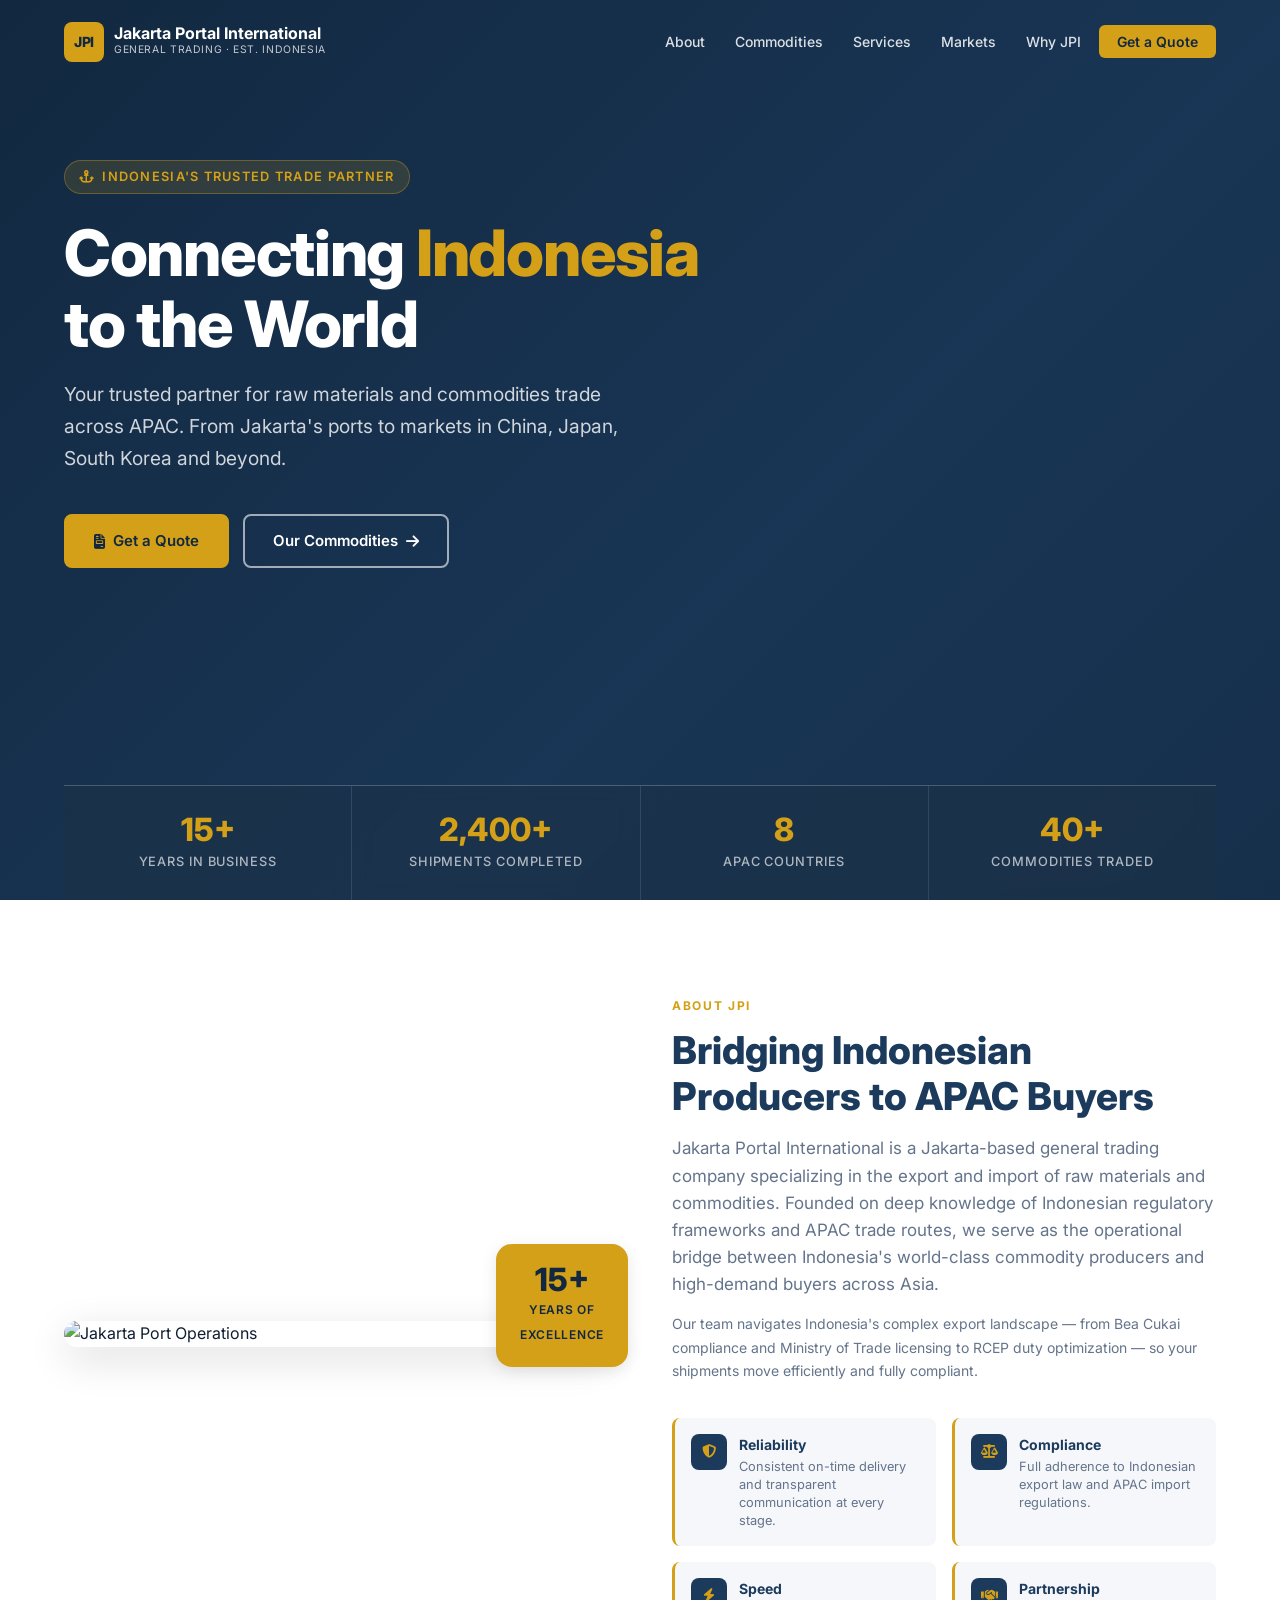
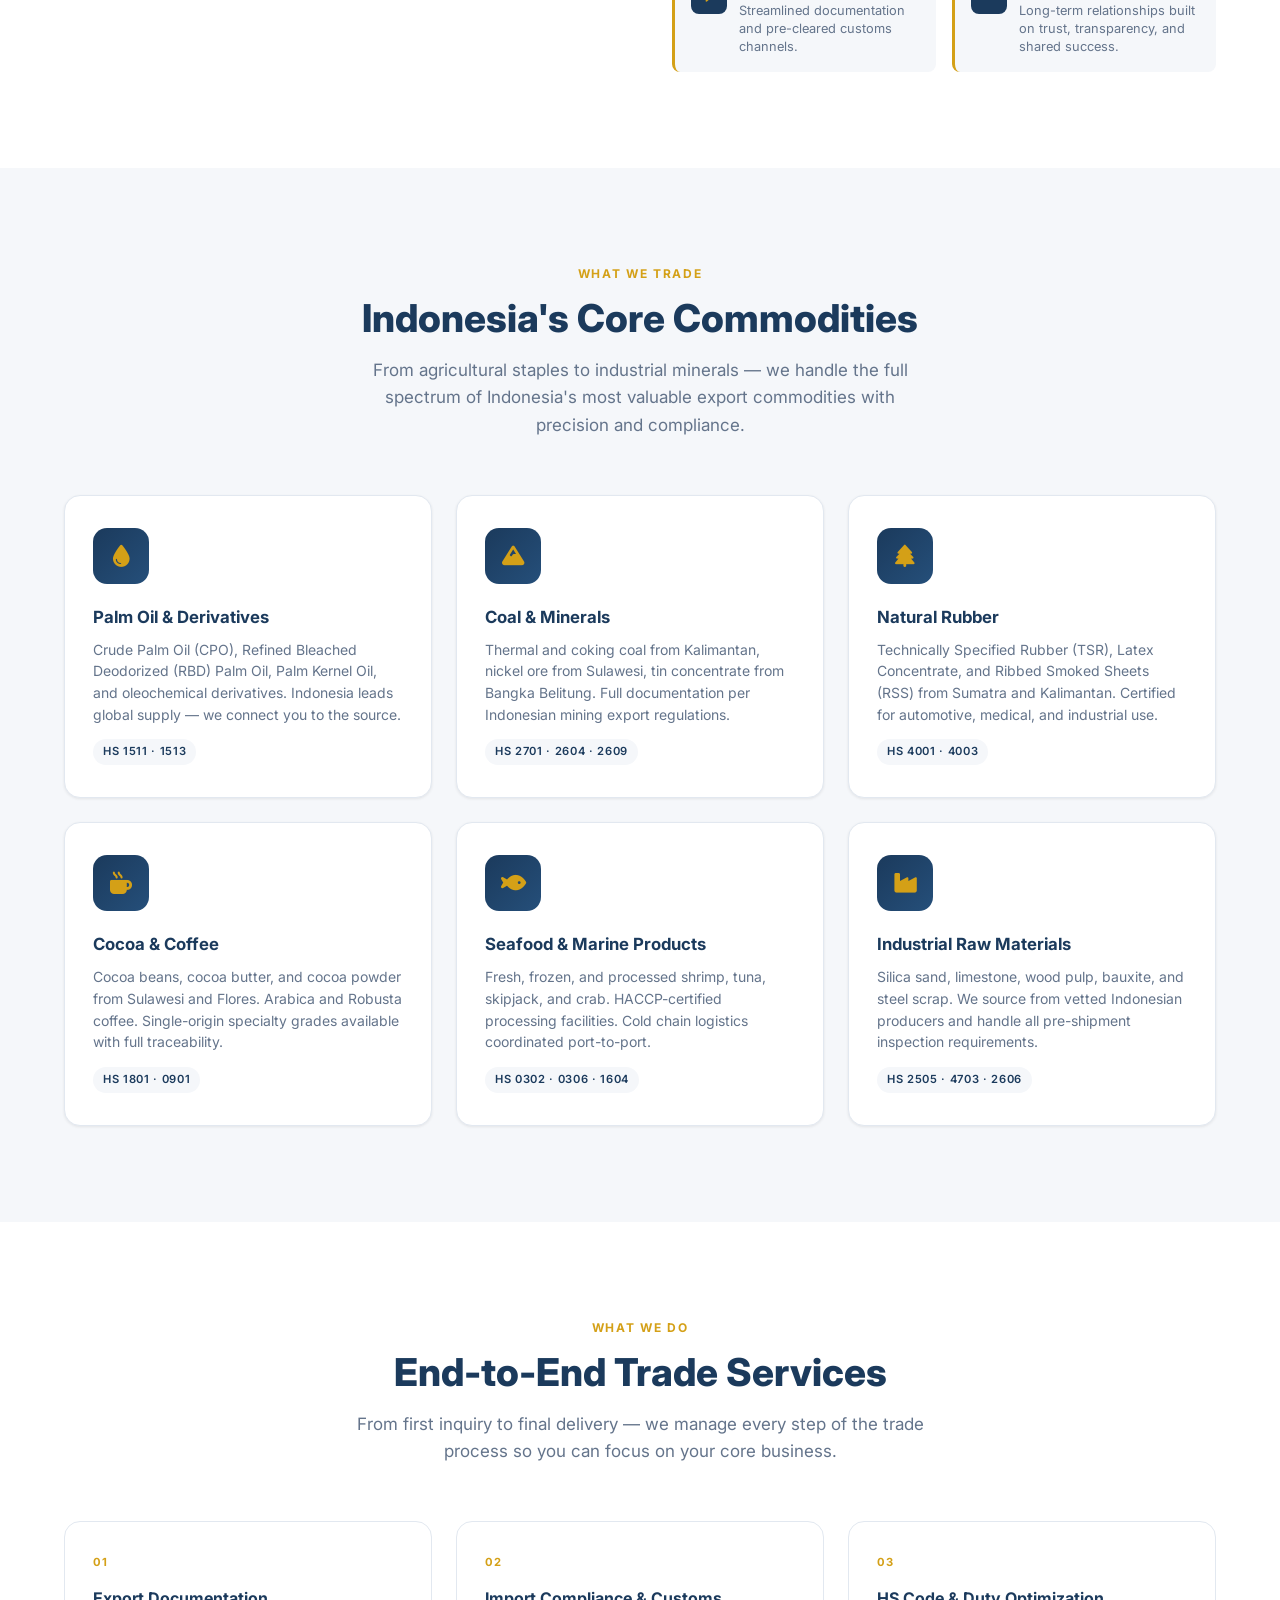
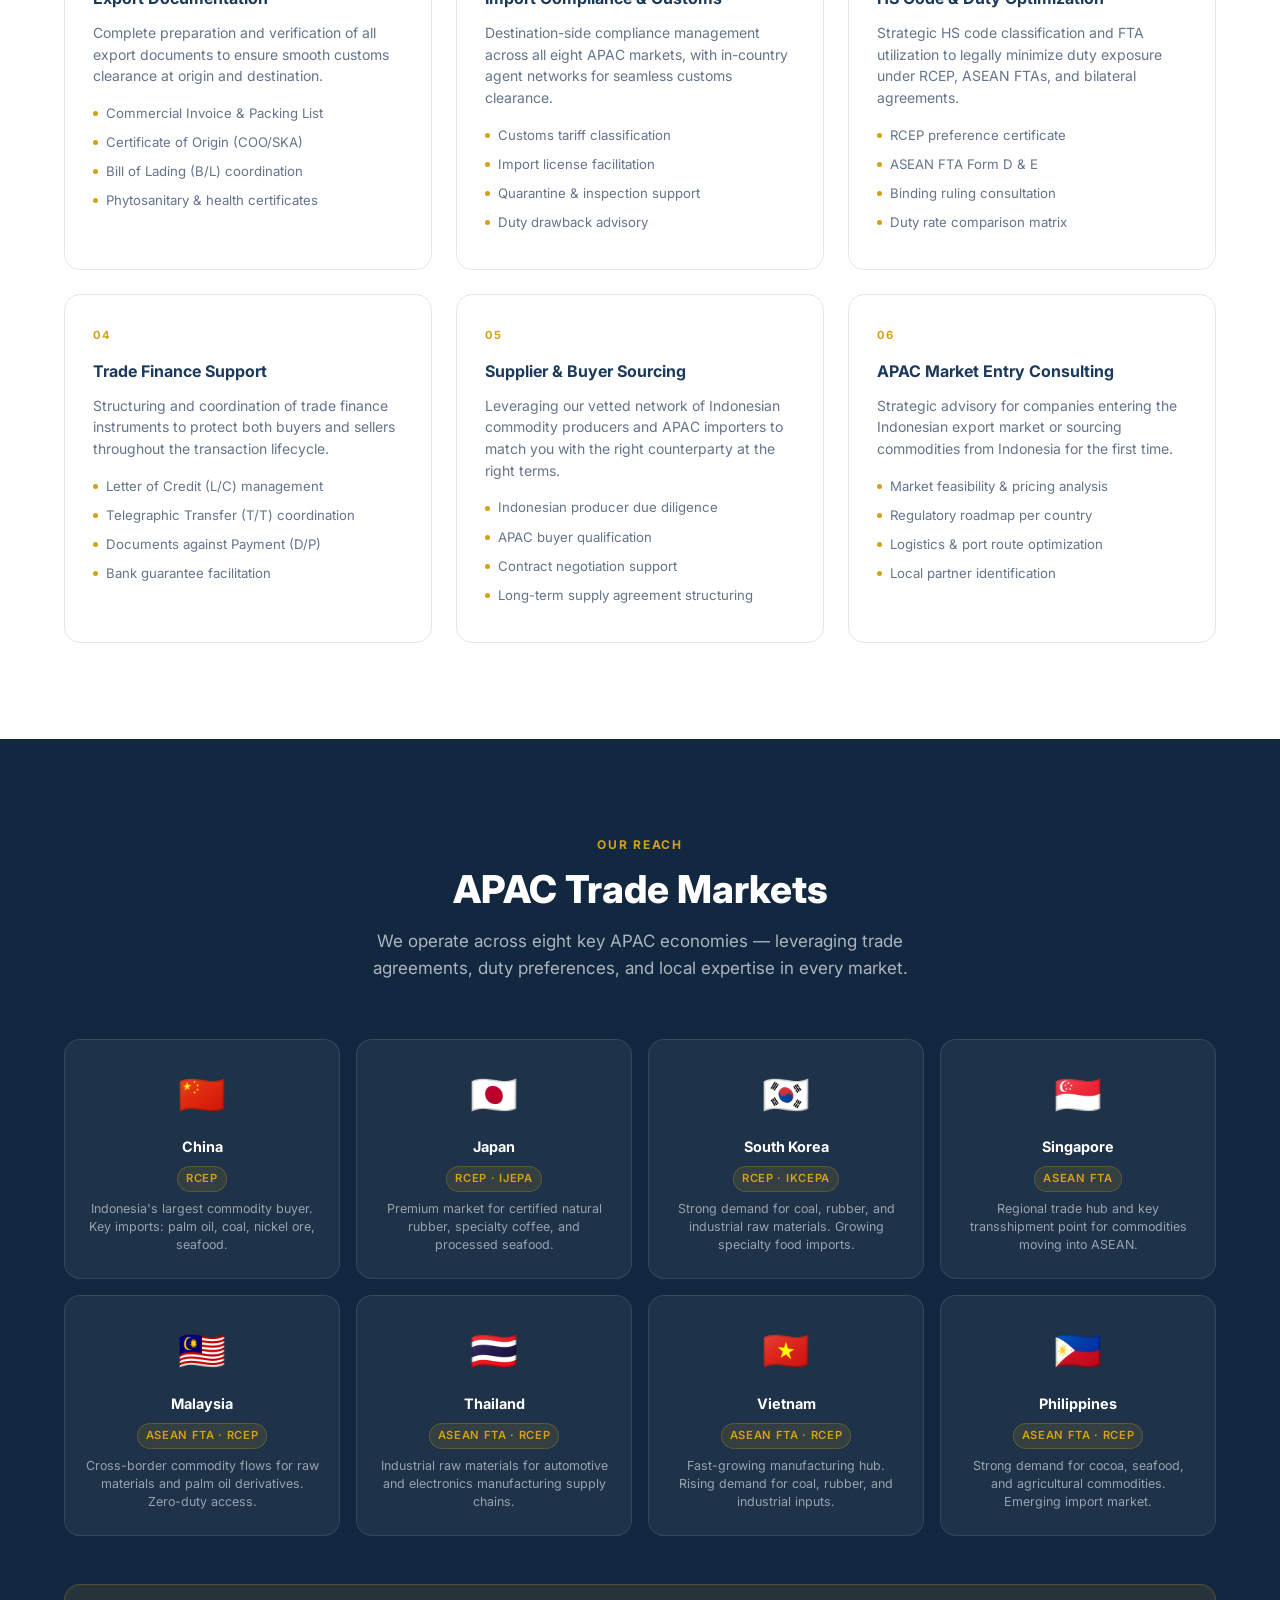
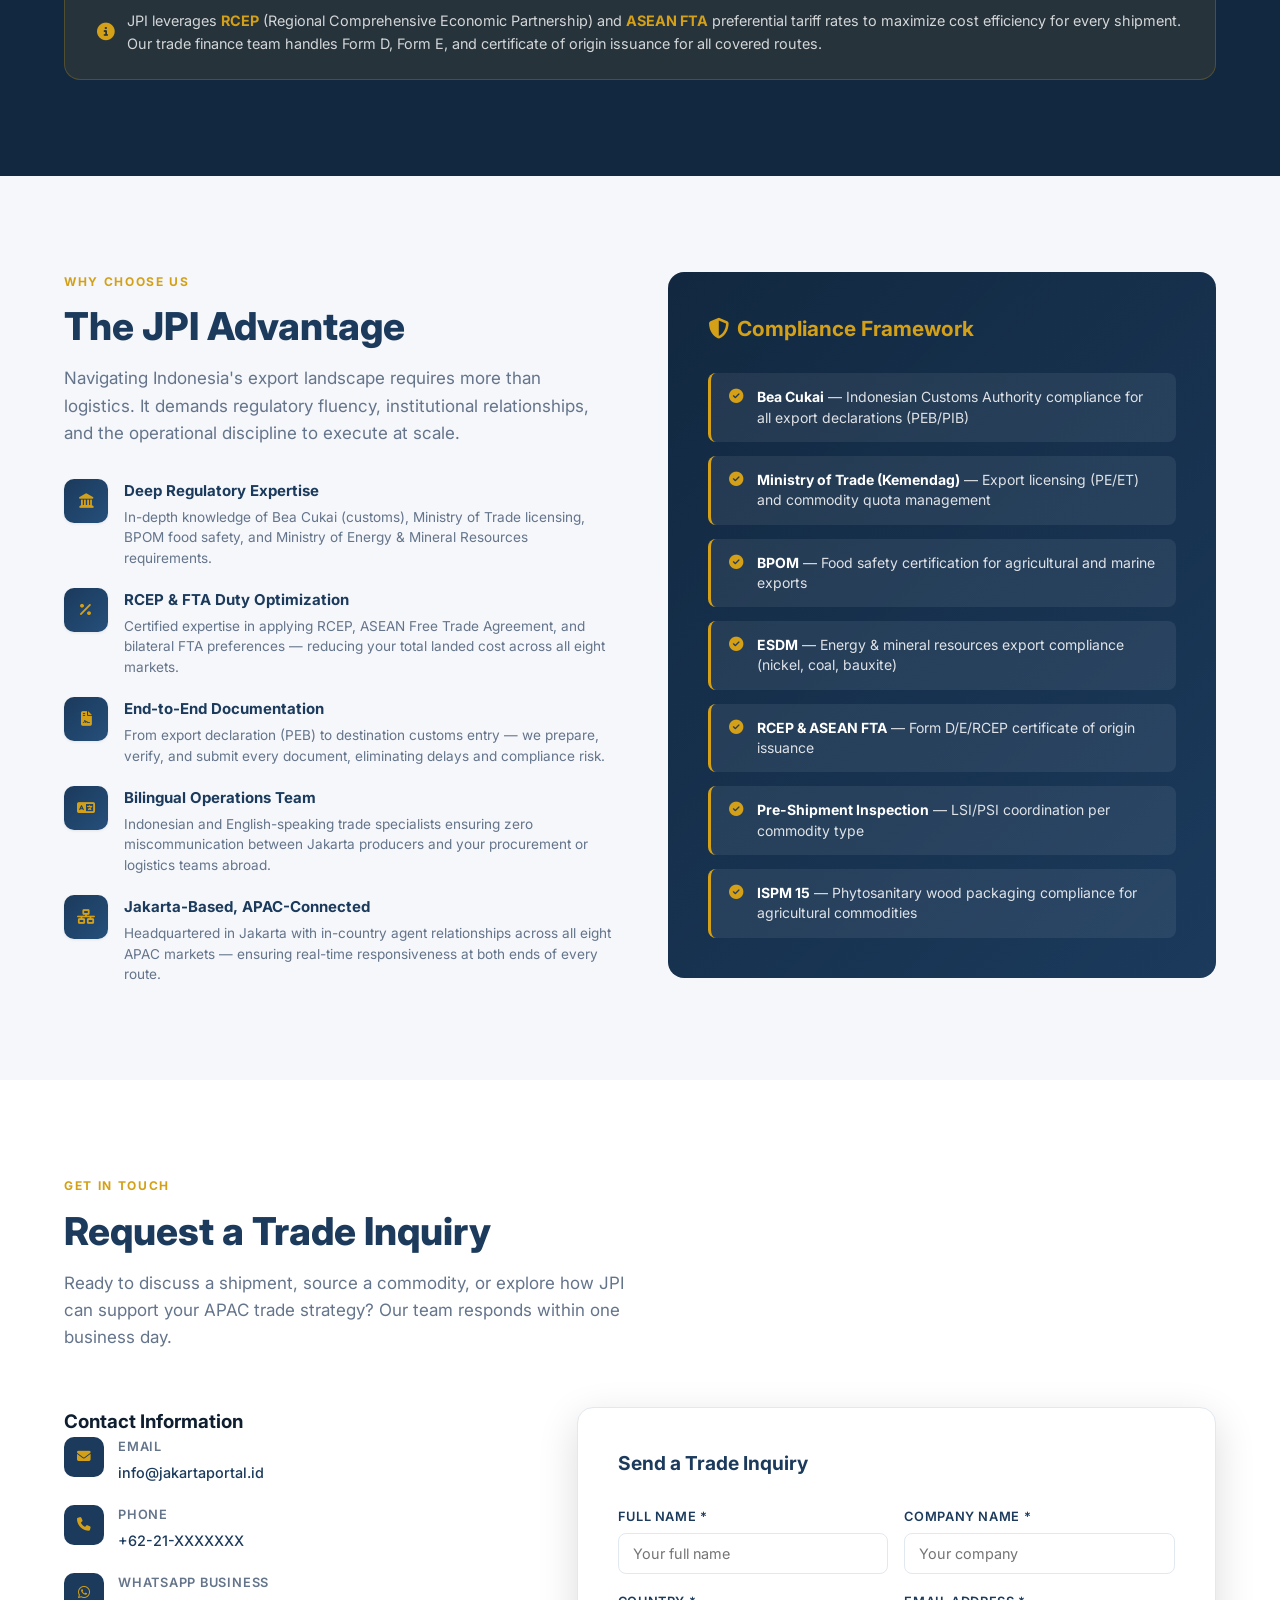
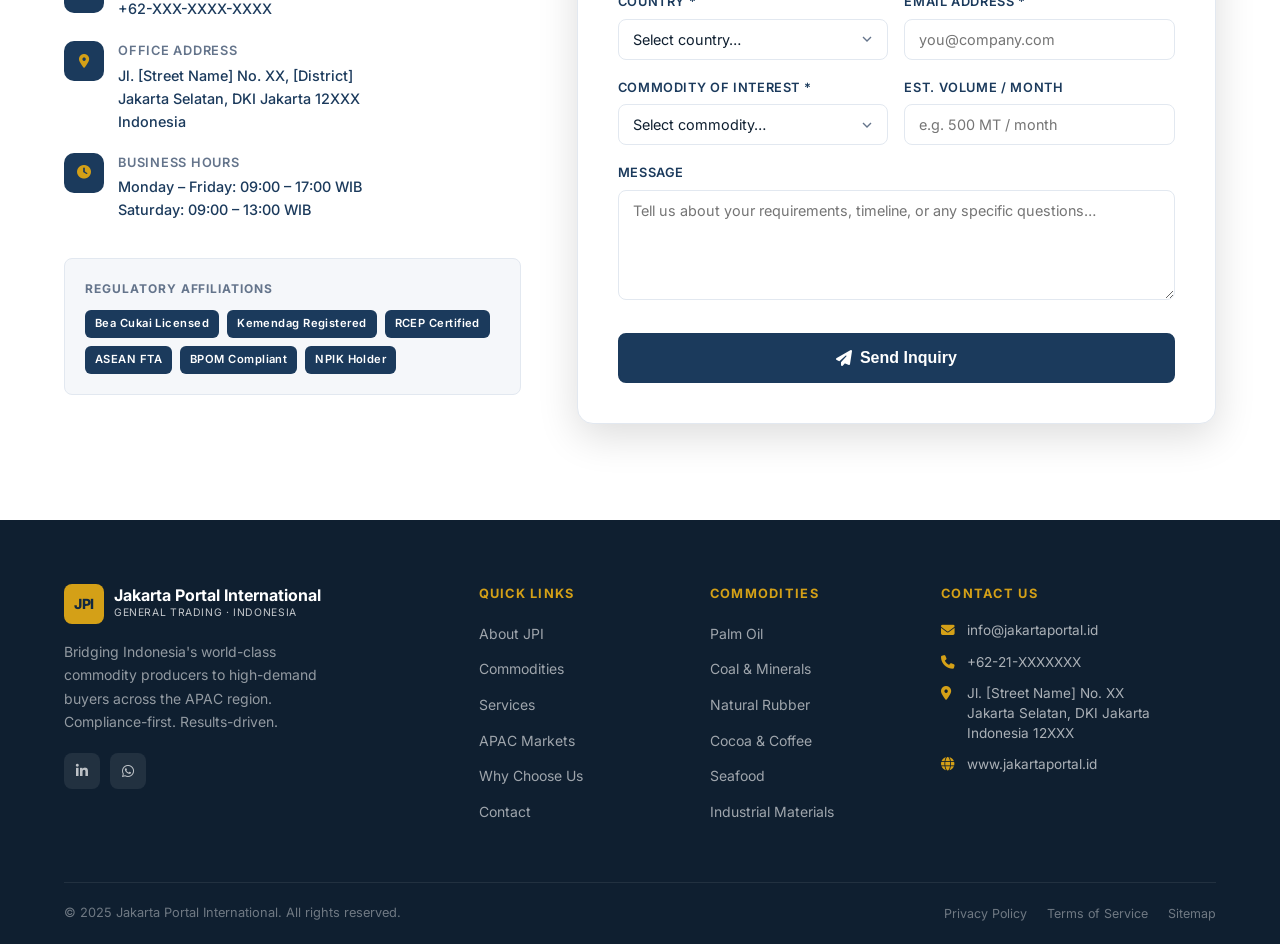
==== commit c0818fa8: "Build complete JPI corporate website — single-file HTML Full single-page website for Jakarta Portal " ====
--- a/index.html
+++ b/index.html
@@ -3,287 +3,1766 @@
 <head>
   <meta charset="UTF-8" />
   <meta name="viewport" content="width=device-width, initial-scale=1.0" />
-  <title>Jakarta Portal International — General Trading | Energy &amp; Commodity Resources</title>
-  <meta name="description" content="Jakarta Portal International (JPI) is Indonesia's trusted general trading company specializing in Energy Resources and Commodity Resources across 15 provinces." />
-  <link rel="stylesheet" href="css/style.css" />
+  <title>Jakarta Portal International | Connecting Indonesia to the World</title>
+  <meta name="description" content="Jakarta Portal International (JPI) — Your trusted partner for raw materials and commodities trade across APAC. Export/Import specialists bridging Indonesia to China, Japan, South Korea, and beyond." />
   <link rel="preconnect" href="https://fonts.googleapis.com" />
   <link rel="preconnect" href="https://fonts.gstatic.com" crossorigin />
-  <link href="https://fonts.googleapis.com/css2?family=Montserrat:wght@300;400;500;600;700;800&family=Open+Sans:wght@300;400;600&display=swap" rel="stylesheet" />
+  <link href="https://fonts.googleapis.com/css2?family=Inter:wght@300;400;500;600;700;800&display=swap" rel="stylesheet" />
   <link rel="stylesheet" href="https://cdnjs.cloudflare.com/ajax/libs/font-awesome/6.5.0/css/all.min.css" />
+
+  <style>
+    /* ── Reset & Tokens ────────────────────────────────────── */
+    *, *::before, *::after { box-sizing: border-box; margin: 0; padding: 0; }
+
+    :root {
+      --navy:       #1B3A5C;
+      --navy-dark:  #122840;
+      --navy-light: #254f7a;
+      --gold:       #D4A017;
+      --gold-light: #e8b72a;
+      --white:      #FFFFFF;
+      --gray-bg:    #F5F7FA;
+      --gray-mid:   #E2E8F0;
+      --gray-text:  #64748B;
+      --dark:       #0F1F30;
+      --font:       'Inter', sans-serif;
+      --shadow-sm:  0 1px 3px rgba(0,0,0,.08);
+      --shadow-md:  0 4px 16px rgba(0,0,0,.10);
+      --shadow-lg:  0 12px 40px rgba(0,0,0,.14);
+      --radius:     8px;
+      --radius-lg:  16px;
+      --transition: .3s ease;
+    }
+
+    html { scroll-behavior: smooth; }
+
+    body {
+      font-family: var(--font);
+      color: var(--dark);
+      background: var(--white);
+      line-height: 1.6;
+      overflow-x: hidden;
+    }
+
+    /* ── Utility ───────────────────────────────────────────── */
+    .container { width: 100%; max-width: 1200px; margin: 0 auto; padding: 0 24px; }
+    .section    { padding: 96px 0; }
+    .section--gray { background: var(--gray-bg); }
+
+    .section-label {
+      font-size: .75rem;
+      font-weight: 700;
+      letter-spacing: .14em;
+      text-transform: uppercase;
+      color: var(--gold);
+      margin-bottom: 12px;
+    }
+    .section-title {
+      font-size: clamp(1.75rem, 3vw, 2.5rem);
+      font-weight: 800;
+      color: var(--navy);
+      line-height: 1.2;
+      margin-bottom: 16px;
+    }
+    .section-sub {
+      font-size: 1.0625rem;
+      color: var(--gray-text);
+      max-width: 580px;
+    }
+    .section-header { margin-bottom: 56px; }
+    .section-header--center { text-align: center; }
+    .section-header--center .section-sub { margin: 0 auto; }
+
+    .btn {
+      display: inline-flex;
+      align-items: center;
+      gap: 8px;
+      padding: 13px 28px;
+      border-radius: var(--radius);
+      font-size: .9375rem;
+      font-weight: 600;
+      cursor: pointer;
+      border: 2px solid transparent;
+      text-decoration: none;
+      transition: var(--transition);
+      white-space: nowrap;
+    }
+    .btn-primary {
+      background: var(--gold);
+      color: var(--navy-dark);
+      border-color: var(--gold);
+    }
+    .btn-primary:hover {
+      background: var(--gold-light);
+      border-color: var(--gold-light);
+      transform: translateY(-1px);
+      box-shadow: var(--shadow-md);
+    }
+    .btn-outline {
+      background: transparent;
+      color: var(--white);
+      border-color: rgba(255,255,255,.6);
+    }
+    .btn-outline:hover {
+      background: rgba(255,255,255,.12);
+      border-color: var(--white);
+    }
+    .btn-navy {
+      background: var(--navy);
+      color: var(--white);
+      border-color: var(--navy);
+    }
+    .btn-navy:hover {
+      background: var(--navy-light);
+      border-color: var(--navy-light);
+      transform: translateY(-1px);
+      box-shadow: var(--shadow-md);
+    }
+
+    /* ── Scroll animations ─────────────────────────────────── */
+    .fade-in {
+      opacity: 0;
+      transform: translateY(28px);
+      transition: opacity .65s ease, transform .65s ease;
+    }
+    .fade-in.visible { opacity: 1; transform: none; }
+    .fade-in-delay-1 { transition-delay: .1s; }
+    .fade-in-delay-2 { transition-delay: .2s; }
+    .fade-in-delay-3 { transition-delay: .3s; }
+    .fade-in-delay-4 { transition-delay: .4s; }
+    .fade-in-delay-5 { transition-delay: .5s; }
+    .fade-in-delay-6 { transition-delay: .6s; }
+
+    /* ── Navbar ────────────────────────────────────────────── */
+    #navbar {
+      position: fixed;
+      top: 0; left: 0; right: 0;
+      z-index: 1000;
+      background: transparent;
+      transition: background var(--transition), box-shadow var(--transition), padding var(--transition);
+      padding: 22px 0;
+    }
+    #navbar.scrolled {
+      background: var(--navy-dark);
+      box-shadow: var(--shadow-md);
+      padding: 14px 0;
+    }
+    .nav-inner {
+      display: flex;
+      align-items: center;
+      justify-content: space-between;
+    }
+    .nav-logo {
+      display: flex;
+      align-items: center;
+      gap: 10px;
+      text-decoration: none;
+    }
+    .nav-logo-mark {
+      width: 40px; height: 40px;
+      background: var(--gold);
+      border-radius: 8px;
+      display: flex;
+      align-items: center;
+      justify-content: center;
+      font-weight: 800;
+      font-size: .875rem;
+      color: var(--navy-dark);
+      letter-spacing: -.02em;
+      flex-shrink: 0;
+    }
+    .nav-logo-text { color: var(--white); }
+    .nav-logo-name { display: block; font-weight: 700; font-size: 1rem; line-height: 1.1; }
+    .nav-logo-sub  { display: block; font-size: .65rem; font-weight: 400; opacity: .75; letter-spacing: .06em; text-transform: uppercase; }
+
+    .nav-links {
+      display: flex;
+      align-items: center;
+      gap: 6px;
+      list-style: none;
+    }
+    .nav-links a {
+      color: rgba(255,255,255,.85);
+      text-decoration: none;
+      font-size: .875rem;
+      font-weight: 500;
+      padding: 7px 12px;
+      border-radius: 6px;
+      transition: var(--transition);
+    }
+    .nav-links a:hover { color: var(--white); background: rgba(255,255,255,.1); }
+    .nav-links .nav-cta a {
+      background: var(--gold);
+      color: var(--navy-dark);
+      font-weight: 600;
+      padding: 8px 18px;
+    }
+    .nav-links .nav-cta a:hover { background: var(--gold-light); }
+
+    .hamburger {
+      display: none;
+      flex-direction: column;
+      gap: 5px;
+      cursor: pointer;
+      background: none;
+      border: none;
+      padding: 6px;
+    }
+    .hamburger span {
+      display: block;
+      width: 24px; height: 2px;
+      background: var(--white);
+      border-radius: 2px;
+      transition: var(--transition);
+    }
+    .hamburger.open span:nth-child(1) { transform: translateY(7px) rotate(45deg); }
+    .hamburger.open span:nth-child(2) { opacity: 0; }
+    .hamburger.open span:nth-child(3) { transform: translateY(-7px) rotate(-45deg); }
+
+    .mobile-menu {
+      display: none;
+      position: fixed;
+      top: 0; left: 0; right: 0; bottom: 0;
+      background: var(--navy-dark);
+      z-index: 999;
+      flex-direction: column;
+      align-items: center;
+      justify-content: center;
+      gap: 8px;
+    }
+    .mobile-menu.open { display: flex; }
+    .mobile-menu a {
+      color: var(--white);
+      text-decoration: none;
+      font-size: 1.3rem;
+      font-weight: 600;
+      padding: 12px 32px;
+      border-radius: 8px;
+      transition: var(--transition);
+      width: 260px;
+      text-align: center;
+    }
+    .mobile-menu a:hover { background: rgba(255,255,255,.1); }
+    .mobile-menu .mobile-cta {
+      background: var(--gold);
+      color: var(--navy-dark) !important;
+      margin-top: 16px;
+    }
+    .mobile-menu .mobile-cta:hover { background: var(--gold-light) !important; }
+
+    /* ── Hero ──────────────────────────────────────────────── */
+    #hero {
+      position: relative;
+      min-height: 100vh;
+      display: flex;
+      align-items: center;
+      overflow: hidden;
+      background: var(--navy-dark);
+    }
+    .hero-bg {
+      position: absolute;
+      inset: 0;
+      background-image: url('https://placehold.co/1920x1080/1B3A5C/254f7a?text=Jakarta+Port+%7C+Shipping+%26+Trade');
+      background-size: cover;
+      background-position: center;
+      opacity: .35;
+    }
+    .hero-overlay {
+      position: absolute;
+      inset: 0;
+      background: linear-gradient(135deg, rgba(18,40,64,.92) 0%, rgba(27,58,92,.75) 60%, rgba(27,58,92,.4) 100%);
+    }
+    .hero-wrapper {
+      position: relative;
+      z-index: 2;
+      width: 100%;
+      display: flex;
+      flex-direction: column;
+      min-height: 100vh;
+    }
+    .hero-content {
+      padding: 160px 0 80px;
+      max-width: 760px;
+    }
+    .hero-eyebrow {
+      display: inline-flex;
+      align-items: center;
+      gap: 8px;
+      background: rgba(212,160,23,.15);
+      border: 1px solid rgba(212,160,23,.35);
+      color: var(--gold);
+      font-size: .8rem;
+      font-weight: 600;
+      letter-spacing: .1em;
+      text-transform: uppercase;
+      padding: 6px 14px;
+      border-radius: 100px;
+      margin-bottom: 24px;
+    }
+    .hero-title {
+      font-size: clamp(2.5rem, 5.5vw, 4rem);
+      font-weight: 800;
+      color: var(--white);
+      line-height: 1.1;
+      margin-bottom: 20px;
+      letter-spacing: -.02em;
+    }
+    .hero-title span { color: var(--gold); }
+    .hero-sub {
+      font-size: clamp(1rem, 2vw, 1.2rem);
+      color: rgba(255,255,255,.8);
+      margin-bottom: 40px;
+      line-height: 1.65;
+      max-width: 580px;
+    }
+    .hero-ctas { display: flex; gap: 14px; flex-wrap: wrap; }
+    .hero-stats {
+      display: grid;
+      grid-template-columns: repeat(4, 1fr);
+      gap: 1px;
+      background: rgba(255,255,255,.1);
+      border-top: 1px solid rgba(255,255,255,.12);
+      margin-top: auto;
+    }
+    .hero-stat {
+      background: rgba(18,40,64,.7);
+      padding: 28px 24px;
+      text-align: center;
+      backdrop-filter: blur(8px);
+    }
+    .hero-stat-num {
+      font-size: 2rem;
+      font-weight: 800;
+      color: var(--gold);
+      line-height: 1;
+      margin-bottom: 6px;
+    }
+    .hero-stat-label {
+      font-size: .8rem;
+      color: rgba(255,255,255,.65);
+      text-transform: uppercase;
+      letter-spacing: .07em;
+      font-weight: 500;
+    }
+
+    /* ── About ─────────────────────────────────────────────── */
+    .about-grid {
+      display: grid;
+      grid-template-columns: 1fr 1fr;
+      gap: 64px;
+      align-items: center;
+    }
+    .about-img {
+      border-radius: var(--radius-lg);
+      overflow: visible;
+      box-shadow: var(--shadow-lg);
+      position: relative;
+    }
+    .about-img img {
+      width: 100%;
+      display: block;
+      border-radius: var(--radius-lg);
+    }
+    .about-img-badge {
+      position: absolute;
+      bottom: -20px; right: -20px;
+      background: var(--gold);
+      color: var(--navy-dark);
+      padding: 20px 24px;
+      border-radius: var(--radius-lg);
+      text-align: center;
+      box-shadow: var(--shadow-md);
+    }
+    .about-img-badge strong { display: block; font-size: 2rem; font-weight: 800; line-height: 1; }
+    .about-img-badge span   { font-size: .75rem; font-weight: 600; text-transform: uppercase; letter-spacing: .06em; }
+
+    .about-values {
+      display: grid;
+      grid-template-columns: 1fr 1fr;
+      gap: 16px;
+      margin-top: 36px;
+    }
+    .about-value {
+      display: flex;
+      align-items: flex-start;
+      gap: 12px;
+      background: var(--gray-bg);
+      border-radius: var(--radius);
+      padding: 16px;
+      border-left: 3px solid var(--gold);
+    }
+    .about-value-icon {
+      width: 36px; height: 36px;
+      background: var(--navy);
+      color: var(--gold);
+      border-radius: 8px;
+      display: flex;
+      align-items: center;
+      justify-content: center;
+      font-size: .85rem;
+      flex-shrink: 0;
+    }
+    .about-value h4 { font-size: .875rem; font-weight: 700; color: var(--navy); margin-bottom: 2px; }
+    .about-value p  { font-size: .8rem; color: var(--gray-text); line-height: 1.4; }
+
+    /* ── Commodities ───────────────────────────────────────── */
+    .commodities-grid {
+      display: grid;
+      grid-template-columns: repeat(3, 1fr);
+      gap: 24px;
+    }
+    .commodity-card {
+      background: var(--white);
+      border-radius: var(--radius-lg);
+      padding: 32px 28px;
+      box-shadow: var(--shadow-sm);
+      border: 1px solid var(--gray-mid);
+      transition: var(--transition);
+      cursor: default;
+    }
+    .commodity-card:hover {
+      box-shadow: var(--shadow-lg);
+      transform: translateY(-4px);
+      border-color: var(--gold);
+    }
+    .commodity-icon {
+      width: 56px; height: 56px;
+      background: linear-gradient(135deg, var(--navy), var(--navy-light));
+      border-radius: 14px;
+      display: flex;
+      align-items: center;
+      justify-content: center;
+      font-size: 1.4rem;
+      color: var(--gold);
+      margin-bottom: 20px;
+    }
+    .commodity-card h3 { font-size: 1.05rem; font-weight: 700; color: var(--navy); margin-bottom: 8px; }
+    .commodity-card p  { font-size: .875rem; color: var(--gray-text); line-height: 1.55; }
+    .commodity-tag {
+      display: inline-block;
+      margin-top: 14px;
+      background: var(--gray-bg);
+      color: var(--navy);
+      font-size: .7rem;
+      font-weight: 600;
+      padding: 4px 10px;
+      border-radius: 100px;
+      text-transform: uppercase;
+      letter-spacing: .06em;
+    }
+
+    /* ── Services ──────────────────────────────────────────── */
+    .services-grid {
+      display: grid;
+      grid-template-columns: repeat(3, 1fr);
+      gap: 24px;
+    }
+    .service-card {
+      background: var(--white);
+      border-radius: var(--radius-lg);
+      padding: 32px 28px;
+      border: 1px solid var(--gray-mid);
+      transition: var(--transition);
+    }
+    .service-card:hover { box-shadow: var(--shadow-md); border-color: rgba(27,58,92,.25); }
+    .service-num {
+      font-size: .7rem;
+      font-weight: 700;
+      letter-spacing: .12em;
+      color: var(--gold);
+      text-transform: uppercase;
+      margin-bottom: 14px;
+    }
+    .service-card h3 { font-size: 1rem; font-weight: 700; color: var(--navy); margin-bottom: 10px; }
+    .service-card p  { font-size: .875rem; color: var(--gray-text); line-height: 1.55; }
+    .service-card ul { list-style: none; margin-top: 12px; }
+    .service-card ul li {
+      font-size: .825rem;
+      color: var(--gray-text);
+      padding: 4px 0;
+      display: flex;
+      align-items: center;
+      gap: 8px;
+    }
+    .service-card ul li::before {
+      content: '';
+      width: 5px; height: 5px;
+      background: var(--gold);
+      border-radius: 50%;
+      flex-shrink: 0;
+    }
+
+    /* ── Markets ───────────────────────────────────────────── */
+    #markets { background: var(--navy-dark); }
+    #markets .section-title { color: var(--white); }
+    #markets .section-sub   { color: rgba(255,255,255,.65); }
+    #markets .section-label { color: var(--gold); }
+
+    .markets-grid {
+      display: grid;
+      grid-template-columns: repeat(4, 1fr);
+      gap: 16px;
+    }
+    .market-card {
+      background: rgba(255,255,255,.05);
+      border: 1px solid rgba(255,255,255,.1);
+      border-radius: var(--radius-lg);
+      padding: 24px 20px;
+      text-align: center;
+      transition: var(--transition);
+      cursor: default;
+    }
+    .market-card:hover {
+      background: rgba(255,255,255,.1);
+      border-color: var(--gold);
+      transform: translateY(-3px);
+    }
+    .market-flag { font-size: 2.4rem; margin-bottom: 10px; display: block; }
+    .market-name { font-size: .9rem; font-weight: 700; color: var(--white); margin-bottom: 6px; }
+    .market-fta {
+      font-size: .7rem;
+      color: var(--gold);
+      font-weight: 600;
+      letter-spacing: .06em;
+      text-transform: uppercase;
+      background: rgba(212,160,23,.12);
+      border: 1px solid rgba(212,160,23,.25);
+      padding: 3px 8px;
+      border-radius: 100px;
+      display: inline-block;
+      margin-bottom: 8px;
+    }
+    .market-desc { font-size: .78rem; color: rgba(255,255,255,.55); line-height: 1.45; }
+
+    .markets-note {
+      margin-top: 48px;
+      text-align: center;
+      background: rgba(212,160,23,.1);
+      border: 1px solid rgba(212,160,23,.25);
+      border-radius: var(--radius-lg);
+      padding: 24px 32px;
+      display: flex;
+      align-items: center;
+      justify-content: center;
+      gap: 12px;
+    }
+    .markets-note i { color: var(--gold); font-size: 1.1rem; flex-shrink: 0; }
+    .markets-note p { color: rgba(255,255,255,.8); font-size: .9rem; text-align: left; }
+    .markets-note strong { color: var(--gold); }
+
+    /* ── Why JPI ───────────────────────────────────────────── */
+    .why-grid {
+      display: grid;
+      grid-template-columns: 1fr 1fr;
+      gap: 56px;
+      align-items: start;
+    }
+    .why-list { list-style: none; display: flex; flex-direction: column; gap: 20px; }
+    .why-item { display: flex; align-items: flex-start; gap: 16px; }
+    .why-icon {
+      width: 44px; height: 44px;
+      background: linear-gradient(135deg, var(--navy), var(--navy-light));
+      color: var(--gold);
+      border-radius: 10px;
+      display: flex;
+      align-items: center;
+      justify-content: center;
+      font-size: .9rem;
+      flex-shrink: 0;
+      box-shadow: var(--shadow-sm);
+    }
+    .why-item h4 { font-size: .9375rem; font-weight: 700; color: var(--navy); margin-bottom: 4px; }
+    .why-item p  { font-size: .85rem; color: var(--gray-text); line-height: 1.5; }
+
+    .why-visual {
+      background: linear-gradient(135deg, var(--navy-dark) 0%, var(--navy) 100%);
+      border-radius: var(--radius-lg);
+      padding: 40px;
+      color: var(--white);
+    }
+    .why-visual h3 { font-size: 1.3rem; font-weight: 700; margin-bottom: 28px; color: var(--gold); }
+    .compliance-grid { display: flex; flex-direction: column; gap: 14px; }
+    .compliance-item {
+      display: flex;
+      align-items: flex-start;
+      gap: 12px;
+      background: rgba(255,255,255,.07);
+      border-radius: var(--radius);
+      padding: 14px 16px;
+      border-left: 3px solid var(--gold);
+    }
+    .compliance-item i { color: var(--gold); font-size: .9rem; width: 18px; text-align: center; margin-top: 2px; flex-shrink: 0; }
+    .compliance-item p { font-size: .875rem; color: rgba(255,255,255,.85); line-height: 1.45; }
+    .compliance-item strong { color: var(--white); }
+
+    /* ── Contact ───────────────────────────────────────────── */
+    .contact-grid {
+      display: grid;
+      grid-template-columns: 1fr 1.4fr;
+      gap: 56px;
+      align-items: start;
+    }
+    .contact-info h3 { font-size: 1.2rem; font-weight: 700; color: var(--navy); margin-bottom: 24px; }
+    .contact-detail {
+      display: flex;
+      align-items: flex-start;
+      gap: 14px;
+      margin-bottom: 20px;
+    }
+    .contact-detail-icon {
+      width: 40px; height: 40px;
+      background: var(--navy);
+      color: var(--gold);
+      border-radius: 10px;
+      display: flex;
+      align-items: center;
+      justify-content: center;
+      font-size: .85rem;
+      flex-shrink: 0;
+    }
+    .contact-detail h4 {
+      font-size: .8rem; font-weight: 600;
+      color: var(--gray-text);
+      text-transform: uppercase;
+      letter-spacing: .06em;
+      margin-bottom: 2px;
+    }
+    .contact-detail p, .contact-detail a {
+      font-size: .9rem; color: var(--navy); font-weight: 500; text-decoration: none;
+    }
+    .contact-detail a:hover { color: var(--gold); }
+
+    .contact-certifications {
+      margin-top: 36px;
+      padding: 20px;
+      background: var(--gray-bg);
+      border-radius: var(--radius);
+      border: 1px solid var(--gray-mid);
+    }
+    .contact-certifications h4 {
+      font-size: .75rem; font-weight: 700;
+      color: var(--gray-text);
+      text-transform: uppercase; letter-spacing: .08em;
+      margin-bottom: 12px;
+    }
+    .cert-tags { display: flex; flex-wrap: wrap; gap: 8px; }
+    .cert-tag {
+      background: var(--navy);
+      color: var(--white);
+      font-size: .7rem;
+      font-weight: 600;
+      padding: 5px 10px;
+      border-radius: 6px;
+      letter-spacing: .04em;
+    }
+
+    /* Form */
+    .contact-form {
+      background: var(--white);
+      border-radius: var(--radius-lg);
+      padding: 40px;
+      box-shadow: var(--shadow-lg);
+      border: 1px solid var(--gray-mid);
+    }
+    .contact-form h3 { font-size: 1.2rem; font-weight: 700; color: var(--navy); margin-bottom: 28px; }
+    .form-row { display: grid; grid-template-columns: 1fr 1fr; gap: 16px; }
+    .form-group { margin-bottom: 18px; }
+    .form-group label {
+      display: block;
+      font-size: .8rem;
+      font-weight: 600;
+      color: var(--navy);
+      margin-bottom: 6px;
+      text-transform: uppercase;
+      letter-spacing: .05em;
+    }
+    .form-group input,
+    .form-group select,
+    .form-group textarea {
+      width: 100%;
+      padding: 11px 14px;
+      border: 1.5px solid var(--gray-mid);
+      border-radius: var(--radius);
+      font-family: var(--font);
+      font-size: .9rem;
+      color: var(--dark);
+      background: var(--white);
+      transition: var(--transition);
+      outline: none;
+      appearance: none;
+      -webkit-appearance: none;
+    }
+    .form-group select {
+      background-image: url("data:image/svg+xml,%3Csvg xmlns='http://www.w3.org/2000/svg' viewBox='0 0 24 24' fill='none' stroke='%2364748b' stroke-width='2'%3E%3Cpolyline points='6 9 12 15 18 9'%3E%3C/polyline%3E%3C/svg%3E");
+      background-repeat: no-repeat;
+      background-position: right 12px center;
+      background-size: 16px;
+      padding-right: 36px;
+    }
+    .form-group input:focus,
+    .form-group select:focus,
+    .form-group textarea:focus {
+      border-color: var(--navy);
+      box-shadow: 0 0 0 3px rgba(27,58,92,.1);
+    }
+    .form-group input.error,
+    .form-group select.error,
+    .form-group textarea.error { border-color: #e53e3e; }
+    .form-group .error-msg { font-size: .75rem; color: #e53e3e; margin-top: 4px; display: none; }
+    .form-group .error-msg.show { display: block; }
+    .form-group textarea { resize: vertical; min-height: 110px; }
+    .form-submit { width: 100%; padding: 14px; font-size: 1rem; margin-top: 8px; justify-content: center; }
+    .form-success { display: none; text-align: center; padding: 32px; }
+    .form-success i { font-size: 2.5rem; color: #38a169; margin-bottom: 12px; display: block; }
+    .form-success h4 { font-size: 1.2rem; font-weight: 700; color: var(--navy); margin-bottom: 8px; }
+    .form-success p { font-size: .9rem; color: var(--gray-text); }
+
+    /* ── Footer ────────────────────────────────────────────── */
+    footer {
+      background: var(--dark);
+      color: var(--white);
+      padding: 64px 0 0;
+    }
+    .footer-grid {
+      display: grid;
+      grid-template-columns: 2fr 1fr 1fr 1.5fr;
+      gap: 48px;
+      padding-bottom: 48px;
+      border-bottom: 1px solid rgba(255,255,255,.08);
+    }
+    .footer-brand p {
+      font-size: .875rem;
+      color: rgba(255,255,255,.55);
+      line-height: 1.65;
+      margin-top: 16px;
+      max-width: 280px;
+    }
+    .footer-socials { display: flex; gap: 10px; margin-top: 20px; }
+    .footer-social {
+      width: 36px; height: 36px;
+      border-radius: 8px;
+      background: rgba(255,255,255,.08);
+      color: rgba(255,255,255,.7);
+      display: flex;
+      align-items: center;
+      justify-content: center;
+      text-decoration: none;
+      font-size: .875rem;
+      transition: var(--transition);
+    }
+    .footer-social:hover { background: var(--gold); color: var(--navy-dark); }
+
+    .footer-col h4 {
+      font-size: .8rem;
+      font-weight: 700;
+      color: var(--gold);
+      text-transform: uppercase;
+      letter-spacing: .1em;
+      margin-bottom: 16px;
+    }
+    .footer-col ul { list-style: none; }
+    .footer-col ul li { margin-bottom: 10px; }
+    .footer-col ul li a {
+      color: rgba(255,255,255,.6);
+      text-decoration: none;
+      font-size: .875rem;
+      transition: var(--transition);
+    }
+    .footer-col ul li a:hover { color: var(--white); }
+
+    .footer-contact-item {
+      display: flex;
+      align-items: flex-start;
+      gap: 10px;
+      margin-bottom: 12px;
+    }
+    .footer-contact-item i { color: var(--gold); font-size: .85rem; margin-top: 3px; width: 16px; flex-shrink: 0; }
+    .footer-contact-item a,
+    .footer-contact-item span {
+      color: rgba(255,255,255,.65);
+      font-size: .85rem;
+      text-decoration: none;
+      line-height: 1.45;
+    }
+    .footer-contact-item a:hover { color: var(--white); }
+
+    .footer-bottom {
+      padding: 20px 0;
+      display: flex;
+      align-items: center;
+      justify-content: space-between;
+    }
+    .footer-bottom p { font-size: .8rem; color: rgba(255,255,255,.4); }
+    .footer-bottom-links { display: flex; gap: 20px; }
+    .footer-bottom-links a {
+      font-size: .78rem;
+      color: rgba(255,255,255,.4);
+      text-decoration: none;
+      transition: var(--transition);
+    }
+    .footer-bottom-links a:hover { color: rgba(255,255,255,.7); }
+
+    /* ── Back to Top ───────────────────────────────────────── */
+    #back-to-top {
+      position: fixed;
+      bottom: 32px; right: 32px;
+      width: 44px; height: 44px;
+      background: var(--navy);
+      color: var(--white);
+      border: none;
+      border-radius: 50%;
+      cursor: pointer;
+      display: flex;
+      align-items: center;
+      justify-content: center;
+      font-size: .85rem;
+      box-shadow: var(--shadow-md);
+      opacity: 0;
+      transform: translateY(10px);
+      transition: var(--transition);
+      z-index: 900;
+    }
+    #back-to-top.visible { opacity: 1; transform: none; }
+    #back-to-top:hover { background: var(--gold); color: var(--navy-dark); }
+
+    /* ── Responsive ────────────────────────────────────────── */
+    @media (max-width: 1024px) {
+      .commodities-grid,
+      .services-grid { grid-template-columns: repeat(2, 1fr); }
+      .markets-grid  { grid-template-columns: repeat(2, 1fr); }
+      .footer-grid   { grid-template-columns: 1fr 1fr; }
+    }
+
+    @media (max-width: 768px) {
+      .section { padding: 72px 0; }
+      .nav-links { display: none; }
+      .hamburger { display: flex; }
+
+      .about-grid,
+      .why-grid,
+      .contact-grid { grid-template-columns: 1fr; gap: 40px; }
+      .about-img { max-width: 480px; }
+      .about-img-badge { bottom: 12px; right: 12px; }
+
+      .hero-stats { grid-template-columns: repeat(2, 1fr); }
+      .commodities-grid { grid-template-columns: 1fr 1fr; }
+      .services-grid    { grid-template-columns: 1fr; }
+      .form-row         { grid-template-columns: 1fr; }
+      .about-values     { grid-template-columns: 1fr; }
+    }
+
+    @media (max-width: 480px) {
+      .hero-ctas { flex-direction: column; }
+      .hero-ctas .btn { width: 100%; justify-content: center; }
+      .commodities-grid { grid-template-columns: 1fr; }
+      .markets-grid     { grid-template-columns: 1fr 1fr; }
+      .footer-grid      { grid-template-columns: 1fr; }
+      .contact-form     { padding: 28px 20px; }
+    }
+  </style>
 </head>
 <body>
 
-  <!-- ===================== NAVBAR ===================== -->
-  <nav class="navbar" role="navigation" aria-label="Main navigation">
-    <div class="navbar-inner">
-      <a href="index.html" class="navbar-logo" aria-label="Jakarta Portal International Home">
-        <span class="logo-jpi">JPI</span>
-        <span class="logo-full">Jakarta Portal International</span>
+<!-- ═══════════════════════════════════════════════════════════
+     NAVBAR
+════════════════════════════════════════════════════════════ -->
+<nav id="navbar" role="navigation" aria-label="Main navigation">
+  <div class="container">
+    <div class="nav-inner">
+      <a href="#hero" class="nav-logo" aria-label="Jakarta Portal International Home">
+        <div class="nav-logo-mark">JPI</div>
+        <div class="nav-logo-text">
+          <span class="nav-logo-name">Jakarta Portal International</span>
+          <span class="nav-logo-sub">General Trading · Est. Indonesia</span>
+        </div>
       </a>
 
-      <div class="navbar-nav" role="menubar">
-        <a href="index.html" role="menuitem">Home</a>
-        <a href="about.html" role="menuitem">About</a>
-        <a href="energy.html" role="menuitem">Energy</a>
-        <a href="commodity.html" role="menuitem">Commodity</a>
-        <a href="contact.html" class="btn btn-primary navbar-cta" role="menuitem">Contact Us</a>
-      </div>
-
-      <button class="hamburger" aria-label="Toggle navigation" aria-expanded="false">
+      <ul class="nav-links" role="list">
+        <li><a href="#about">About</a></li>
+        <li><a href="#commodities">Commodities</a></li>
+        <li><a href="#services">Services</a></li>
+        <li><a href="#markets">Markets</a></li>
+        <li><a href="#why">Why JPI</a></li>
+        <li class="nav-cta"><a href="#contact">Get a Quote</a></li>
+      </ul>
+
+      <button class="hamburger" id="hamburger" aria-label="Open menu" aria-expanded="false">
         <span></span><span></span><span></span>
       </button>
     </div>
-  </nav>
-
-  <!-- Mobile Nav -->
-  <div class="mobile-nav" role="menu" aria-label="Mobile navigation">
-    <a href="index.html" role="menuitem">Home</a>
-    <a href="about.html" role="menuitem">About Us</a>
-    <a href="energy.html" role="menuitem">Energy Resources</a>
-    <a href="commodity.html" role="menuitem">Commodity Resources</a>
-    <a href="contact.html" role="menuitem">Contact Us</a>
   </div>
-
-  <!-- ===================== HERO ===================== -->
-  <section class="hero" aria-label="Hero">
-    <div class="hero-bg hero-bg-animated"></div>
-    <div class="hero-shapes" aria-hidden="true">
-      <div class="shape shape-1"></div>
-      <div class="shape shape-2"></div>
-      <div class="shape shape-3"></div>
+</nav>
+
+<!-- Mobile Menu -->
+<div class="mobile-menu" id="mobile-menu" role="dialog" aria-label="Mobile navigation">
+  <a href="#about"       class="mobile-link">About</a>
+  <a href="#commodities" class="mobile-link">Commodities</a>
+  <a href="#services"    class="mobile-link">Services</a>
+  <a href="#markets"     class="mobile-link">Markets</a>
+  <a href="#why"         class="mobile-link">Why JPI</a>
+  <a href="#contact"     class="mobile-link mobile-cta">Get a Quote</a>
+</div>
+
+<!-- ═══════════════════════════════════════════════════════════
+     HERO
+════════════════════════════════════════════════════════════ -->
+<section id="hero" aria-label="Hero">
+  <div class="hero-bg" role="img" aria-label="Jakarta port aerial view"></div>
+  <div class="hero-overlay"></div>
+
+  <div class="container hero-wrapper">
+    <div class="hero-content">
+      <div class="hero-eyebrow fade-in">
+        <i class="fas fa-anchor"></i>
+        Indonesia's Trusted Trade Partner
+      </div>
+      <h1 class="hero-title fade-in fade-in-delay-1">
+        Connecting <span>Indonesia</span><br />to the World
+      </h1>
+      <p class="hero-sub fade-in fade-in-delay-2">
+        Your trusted partner for raw materials and commodities trade across APAC.
+        From Jakarta's ports to markets in China, Japan, South Korea and beyond.
+      </p>
+      <div class="hero-ctas fade-in fade-in-delay-3">
+        <a href="#contact" class="btn btn-primary">
+          <i class="fas fa-file-invoice"></i> Get a Quote
+        </a>
+        <a href="#commodities" class="btn btn-outline">
+          Our Commodities <i class="fas fa-arrow-right"></i>
+        </a>
+      </div>
     </div>
 
-    <div class="hero-content container">
-      <div class="hero-text">
-        <div class="hero-tag">
-          <span>Jakarta Portal International</span>
+    <div class="hero-stats" role="list" aria-label="Company highlights">
+      <div class="hero-stat fade-in" role="listitem">
+        <div class="hero-stat-num">15+</div>
+        <div class="hero-stat-label">Years in Business</div>
+      </div>
+      <div class="hero-stat fade-in fade-in-delay-1" role="listitem">
+        <div class="hero-stat-num">2,400+</div>
+        <div class="hero-stat-label">Shipments Completed</div>
+      </div>
+      <div class="hero-stat fade-in fade-in-delay-2" role="listitem">
+        <div class="hero-stat-num">8</div>
+        <div class="hero-stat-label">APAC Countries</div>
+      </div>
+      <div class="hero-stat fade-in fade-in-delay-3" role="listitem">
+        <div class="hero-stat-num">40+</div>
+        <div class="hero-stat-label">Commodities Traded</div>
+      </div>
+    </div>
+  </div>
+</section>
+
+<!-- ═══════════════════════════════════════════════════════════
+     ABOUT
+════════════════════════════════════════════════════════════ -->
+<section id="about" class="section">
+  <div class="container">
+    <div class="about-grid">
+
+      <div class="about-img fade-in">
+        <img
+          src="https://placehold.co/600x480/1B3A5C/D4A017?text=Jakarta+Port+Operations"
+          alt="Jakarta Port Operations"
+          loading="lazy"
+        />
+        <div class="about-img-badge">
+          <strong>15+</strong>
+          <span>Years of<br/>Excellence</span>
         </div>
-        <h1>Powering<br /><span>Indonesia's Future</span></h1>
-        <p class="hero-subtitle">
-          A leading general trading company driving growth through energy resources and strategic commodity trading across the Indonesian archipelago.
+      </div>
+
+      <div>
+        <p class="section-label fade-in">About JPI</p>
+        <h2 class="section-title fade-in fade-in-delay-1">Bridging Indonesian<br />Producers to APAC Buyers</h2>
+        <p class="section-sub fade-in fade-in-delay-2" style="max-width:100%;">
+          Jakarta Portal International is a Jakarta-based general trading company
+          specializing in the export and import of raw materials and commodities.
+          Founded on deep knowledge of Indonesian regulatory frameworks and APAC
+          trade routes, we serve as the operational bridge between Indonesia's
+          world-class commodity producers and high-demand buyers across Asia.
         </p>
-        <div class="hero-buttons">
-          <a href="energy.html" class="btn btn-primary">
-            <i class="fas fa-bolt"></i> Explore Energy
+        <p style="font-size:.875rem;color:var(--gray-text);margin-top:14px;line-height:1.65;" class="fade-in fade-in-delay-3">
+          Our team navigates Indonesia's complex export landscape — from Bea Cukai
+          compliance and Ministry of Trade licensing to RCEP duty optimization — so
+          your shipments move efficiently and fully compliant.
+        </p>
+
+        <div class="about-values fade-in fade-in-delay-4">
+          <div class="about-value">
+            <div class="about-value-icon"><i class="fas fa-shield-halved"></i></div>
+            <div>
+              <h4>Reliability</h4>
+              <p>Consistent on-time delivery and transparent communication at every stage.</p>
+            </div>
+          </div>
+          <div class="about-value">
+            <div class="about-value-icon"><i class="fas fa-scale-balanced"></i></div>
+            <div>
+              <h4>Compliance</h4>
+              <p>Full adherence to Indonesian export law and APAC import regulations.</p>
+            </div>
+          </div>
+          <div class="about-value">
+            <div class="about-value-icon"><i class="fas fa-bolt"></i></div>
+            <div>
+              <h4>Speed</h4>
+              <p>Streamlined documentation and pre-cleared customs channels.</p>
+            </div>
+          </div>
+          <div class="about-value">
+            <div class="about-value-icon"><i class="fas fa-handshake"></i></div>
+            <div>
+              <h4>Partnership</h4>
+              <p>Long-term relationships built on trust, transparency, and shared success.</p>
+            </div>
+          </div>
+        </div>
+      </div>
+
+    </div>
+  </div>
+</section>
+
+<!-- ═══════════════════════════════════════════════════════════
+     COMMODITIES
+════════════════════════════════════════════════════════════ -->
+<section id="commodities" class="section section--gray">
+  <div class="container">
+    <div class="section-header section-header--center">
+      <p class="section-label fade-in">What We Trade</p>
+      <h2 class="section-title fade-in fade-in-delay-1">Indonesia's Core Commodities</h2>
+      <p class="section-sub fade-in fade-in-delay-2">
+        From agricultural staples to industrial minerals — we handle the full
+        spectrum of Indonesia's most valuable export commodities with precision
+        and compliance.
+      </p>
+    </div>
+
+    <div class="commodities-grid">
+
+      <div class="commodity-card fade-in">
+        <div class="commodity-icon"><i class="fas fa-droplet"></i></div>
+        <h3>Palm Oil &amp; Derivatives</h3>
+        <p>Crude Palm Oil (CPO), Refined Bleached Deodorized (RBD) Palm Oil, Palm Kernel
+           Oil, and oleochemical derivatives. Indonesia leads global supply — we connect
+           you to the source.</p>
+        <span class="commodity-tag">HS 1511 · 1513</span>
+      </div>
+
+      <div class="commodity-card fade-in fade-in-delay-1">
+        <div class="commodity-icon"><i class="fas fa-mountain"></i></div>
+        <h3>Coal &amp; Minerals</h3>
+        <p>Thermal and coking coal from Kalimantan, nickel ore from Sulawesi, tin
+           concentrate from Bangka Belitung. Full documentation per Indonesian mining
+           export regulations.</p>
+        <span class="commodity-tag">HS 2701 · 2604 · 2609</span>
+      </div>
+
+      <div class="commodity-card fade-in fade-in-delay-2">
+        <div class="commodity-icon"><i class="fas fa-tree"></i></div>
+        <h3>Natural Rubber</h3>
+        <p>Technically Specified Rubber (TSR), Latex Concentrate, and Ribbed Smoked
+           Sheets (RSS) from Sumatra and Kalimantan. Certified for automotive, medical,
+           and industrial use.</p>
+        <span class="commodity-tag">HS 4001 · 4003</span>
+      </div>
+
+      <div class="commodity-card fade-in fade-in-delay-3">
+        <div class="commodity-icon"><i class="fas fa-mug-hot"></i></div>
+        <h3>Cocoa &amp; Coffee</h3>
+        <p>Cocoa beans, cocoa butter, and cocoa powder from Sulawesi and Flores.
+           Arabica and Robusta coffee. Single-origin specialty grades available
+           with full traceability.</p>
+        <span class="commodity-tag">HS 1801 · 0901</span>
+      </div>
+
+      <div class="commodity-card fade-in fade-in-delay-4">
+        <div class="commodity-icon"><i class="fas fa-fish"></i></div>
+        <h3>Seafood &amp; Marine Products</h3>
+        <p>Fresh, frozen, and processed shrimp, tuna, skipjack, and crab.
+           HACCP-certified processing facilities. Cold chain logistics coordinated
+           port-to-port.</p>
+        <span class="commodity-tag">HS 0302 · 0306 · 1604</span>
+      </div>
+
+      <div class="commodity-card fade-in fade-in-delay-5">
+        <div class="commodity-icon"><i class="fas fa-industry"></i></div>
+        <h3>Industrial Raw Materials</h3>
+        <p>Silica sand, limestone, wood pulp, bauxite, and steel scrap. We source
+           from vetted Indonesian producers and handle all pre-shipment inspection
+           requirements.</p>
+        <span class="commodity-tag">HS 2505 · 4703 · 2606</span>
+      </div>
+
+    </div>
+  </div>
+</section>
+
+<!-- ═══════════════════════════════════════════════════════════
+     SERVICES
+════════════════════════════════════════════════════════════ -->
+<section id="services" class="section">
+  <div class="container">
+    <div class="section-header section-header--center">
+      <p class="section-label fade-in">What We Do</p>
+      <h2 class="section-title fade-in fade-in-delay-1">End-to-End Trade Services</h2>
+      <p class="section-sub fade-in fade-in-delay-2">
+        From first inquiry to final delivery — we manage every step of the trade
+        process so you can focus on your core business.
+      </p>
+    </div>
+
+    <div class="services-grid">
+
+      <div class="service-card fade-in">
+        <div class="service-num">01</div>
+        <h3>Export Documentation</h3>
+        <p>Complete preparation and verification of all export documents to ensure
+           smooth customs clearance at origin and destination.</p>
+        <ul>
+          <li>Commercial Invoice &amp; Packing List</li>
+          <li>Certificate of Origin (COO/SKA)</li>
+          <li>Bill of Lading (B/L) coordination</li>
+          <li>Phytosanitary &amp; health certificates</li>
+        </ul>
+      </div>
+
+      <div class="service-card fade-in fade-in-delay-1">
+        <div class="service-num">02</div>
+        <h3>Import Compliance &amp; Customs</h3>
+        <p>Destination-side compliance management across all eight APAC markets,
+           with in-country agent networks for seamless customs clearance.</p>
+        <ul>
+          <li>Customs tariff classification</li>
+          <li>Import license facilitation</li>
+          <li>Quarantine &amp; inspection support</li>
+          <li>Duty drawback advisory</li>
+        </ul>
+      </div>
+
+      <div class="service-card fade-in fade-in-delay-2">
+        <div class="service-num">03</div>
+        <h3>HS Code &amp; Duty Optimization</h3>
+        <p>Strategic HS code classification and FTA utilization to legally minimize
+           duty exposure under RCEP, ASEAN FTAs, and bilateral agreements.</p>
+        <ul>
+          <li>RCEP preference certificate</li>
+          <li>ASEAN FTA Form D &amp; E</li>
+          <li>Binding ruling consultation</li>
+          <li>Duty rate comparison matrix</li>
+        </ul>
+      </div>
+
+      <div class="service-card fade-in fade-in-delay-3">
+        <div class="service-num">04</div>
+        <h3>Trade Finance Support</h3>
+        <p>Structuring and coordination of trade finance instruments to protect
+           both buyers and sellers throughout the transaction lifecycle.</p>
+        <ul>
+          <li>Letter of Credit (L/C) management</li>
+          <li>Telegraphic Transfer (T/T) coordination</li>
+          <li>Documents against Payment (D/P)</li>
+          <li>Bank guarantee facilitation</li>
+        </ul>
+      </div>
+
+      <div class="service-card fade-in fade-in-delay-4">
+        <div class="service-num">05</div>
+        <h3>Supplier &amp; Buyer Sourcing</h3>
+        <p>Leveraging our vetted network of Indonesian commodity producers and
+           APAC importers to match you with the right counterparty at the right terms.</p>
+        <ul>
+          <li>Indonesian producer due diligence</li>
+          <li>APAC buyer qualification</li>
+          <li>Contract negotiation support</li>
+          <li>Long-term supply agreement structuring</li>
+        </ul>
+      </div>
+
+      <div class="service-card fade-in fade-in-delay-5">
+        <div class="service-num">06</div>
+        <h3>APAC Market Entry Consulting</h3>
+        <p>Strategic advisory for companies entering the Indonesian export market
+           or sourcing commodities from Indonesia for the first time.</p>
+        <ul>
+          <li>Market feasibility &amp; pricing analysis</li>
+          <li>Regulatory roadmap per country</li>
+          <li>Logistics &amp; port route optimization</li>
+          <li>Local partner identification</li>
+        </ul>
+      </div>
+
+    </div>
+  </div>
+</section>
+
+<!-- ═══════════════════════════════════════════════════════════
+     APAC MARKETS
+════════════════════════════════════════════════════════════ -->
+<section id="markets" class="section">
+  <div class="container">
+    <div class="section-header section-header--center">
+      <p class="section-label fade-in">Our Reach</p>
+      <h2 class="section-title fade-in fade-in-delay-1">APAC Trade Markets</h2>
+      <p class="section-sub fade-in fade-in-delay-2">
+        We operate across eight key APAC economies — leveraging trade agreements,
+        duty preferences, and local expertise in every market.
+      </p>
+    </div>
+
+    <div class="markets-grid">
+
+      <div class="market-card fade-in">
+        <span class="market-flag" role="img" aria-label="China flag">🇨🇳</span>
+        <div class="market-name">China</div>
+        <div class="market-fta">RCEP</div>
+        <p class="market-desc">Indonesia's largest commodity buyer. Key imports: palm oil, coal, nickel ore, seafood.</p>
+      </div>
+
+      <div class="market-card fade-in fade-in-delay-1">
+        <span class="market-flag" role="img" aria-label="Japan flag">🇯🇵</span>
+        <div class="market-name">Japan</div>
+        <div class="market-fta">RCEP · IJEPA</div>
+        <p class="market-desc">Premium market for certified natural rubber, specialty coffee, and processed seafood.</p>
+      </div>
+
+      <div class="market-card fade-in fade-in-delay-2">
+        <span class="market-flag" role="img" aria-label="South Korea flag">🇰🇷</span>
+        <div class="market-name">South Korea</div>
+        <div class="market-fta">RCEP · IKCEPA</div>
+        <p class="market-desc">Strong demand for coal, rubber, and industrial raw materials. Growing specialty food imports.</p>
+      </div>
+
+      <div class="market-card fade-in fade-in-delay-3">
+        <span class="market-flag" role="img" aria-label="Singapore flag">🇸🇬</span>
+        <div class="market-name">Singapore</div>
+        <div class="market-fta">ASEAN FTA</div>
+        <p class="market-desc">Regional trade hub and key transshipment point for commodities moving into ASEAN.</p>
+      </div>
+
+      <div class="market-card fade-in fade-in-delay-1">
+        <span class="market-flag" role="img" aria-label="Malaysia flag">🇲🇾</span>
+        <div class="market-name">Malaysia</div>
+        <div class="market-fta">ASEAN FTA · RCEP</div>
+        <p class="market-desc">Cross-border commodity flows for raw materials and palm oil derivatives. Zero-duty access.</p>
+      </div>
+
+      <div class="market-card fade-in fade-in-delay-2">
+        <span class="market-flag" role="img" aria-label="Thailand flag">🇹🇭</span>
+        <div class="market-name">Thailand</div>
+        <div class="market-fta">ASEAN FTA · RCEP</div>
+        <p class="market-desc">Industrial raw materials for automotive and electronics manufacturing supply chains.</p>
+      </div>
+
+      <div class="market-card fade-in fade-in-delay-3">
+        <span class="market-flag" role="img" aria-label="Vietnam flag">🇻🇳</span>
+        <div class="market-name">Vietnam</div>
+        <div class="market-fta">ASEAN FTA · RCEP</div>
+        <p class="market-desc">Fast-growing manufacturing hub. Rising demand for coal, rubber, and industrial inputs.</p>
+      </div>
+
+      <div class="market-card fade-in fade-in-delay-4">
+        <span class="market-flag" role="img" aria-label="Philippines flag">🇵🇭</span>
+        <div class="market-name">Philippines</div>
+        <div class="market-fta">ASEAN FTA · RCEP</div>
+        <p class="market-desc">Strong demand for cocoa, seafood, and agricultural commodities. Emerging import market.</p>
+      </div>
+
+    </div>
+
+    <div class="markets-note fade-in">
+      <i class="fas fa-circle-info"></i>
+      <p>JPI leverages <strong>RCEP</strong> (Regional Comprehensive Economic Partnership) and
+         <strong>ASEAN FTA</strong> preferential tariff rates to maximize cost efficiency for every
+         shipment. Our trade finance team handles Form D, Form E, and certificate of origin issuance
+         for all covered routes.</p>
+    </div>
+  </div>
+</section>
+
+<!-- ═══════════════════════════════════════════════════════════
+     WHY JPI
+════════════════════════════════════════════════════════════ -->
+<section id="why" class="section section--gray">
+  <div class="container">
+    <div class="why-grid">
+
+      <div>
+        <p class="section-label fade-in">Why Choose Us</p>
+        <h2 class="section-title fade-in fade-in-delay-1">The JPI Advantage</h2>
+        <p class="section-sub fade-in fade-in-delay-2" style="max-width:100%;">
+          Navigating Indonesia's export landscape requires more than logistics.
+          It demands regulatory fluency, institutional relationships, and the
+          operational discipline to execute at scale.
+        </p>
+
+        <ul class="why-list" style="margin-top:32px;" role="list">
+
+          <li class="why-item fade-in fade-in-delay-1">
+            <div class="why-icon"><i class="fas fa-landmark"></i></div>
+            <div>
+              <h4>Deep Regulatory Expertise</h4>
+              <p>In-depth knowledge of Bea Cukai (customs), Ministry of Trade licensing,
+                 BPOM food safety, and Ministry of Energy &amp; Mineral Resources requirements.</p>
+            </div>
+          </li>
+
+          <li class="why-item fade-in fade-in-delay-2">
+            <div class="why-icon"><i class="fas fa-percent"></i></div>
+            <div>
+              <h4>RCEP &amp; FTA Duty Optimization</h4>
+              <p>Certified expertise in applying RCEP, ASEAN Free Trade Agreement, and bilateral
+                 FTA preferences — reducing your total landed cost across all eight markets.</p>
+            </div>
+          </li>
+
+          <li class="why-item fade-in fade-in-delay-3">
+            <div class="why-icon"><i class="fas fa-file-contract"></i></div>
+            <div>
+              <h4>End-to-End Documentation</h4>
+              <p>From export declaration (PEB) to destination customs entry — we prepare,
+                 verify, and submit every document, eliminating delays and compliance risk.</p>
+            </div>
+          </li>
+
+          <li class="why-item fade-in fade-in-delay-4">
+            <div class="why-icon"><i class="fas fa-language"></i></div>
+            <div>
+              <h4>Bilingual Operations Team</h4>
+              <p>Indonesian and English-speaking trade specialists ensuring zero miscommunication
+                 between Jakarta producers and your procurement or logistics teams abroad.</p>
+            </div>
+          </li>
+
+          <li class="why-item fade-in fade-in-delay-5">
+            <div class="why-icon"><i class="fas fa-network-wired"></i></div>
+            <div>
+              <h4>Jakarta-Based, APAC-Connected</h4>
+              <p>Headquartered in Jakarta with in-country agent relationships across all eight
+                 APAC markets — ensuring real-time responsiveness at both ends of every route.</p>
+            </div>
+          </li>
+
+        </ul>
+      </div>
+
+      <div class="why-visual fade-in fade-in-delay-2">
+        <h3><i class="fas fa-shield-halved" style="margin-right:8px;"></i>Compliance Framework</h3>
+        <div class="compliance-grid">
+          <div class="compliance-item">
+            <i class="fas fa-check-circle"></i>
+            <p><strong>Bea Cukai</strong> — Indonesian Customs Authority compliance for all export declarations (PEB/PIB)</p>
+          </div>
+          <div class="compliance-item">
+            <i class="fas fa-check-circle"></i>
+            <p><strong>Ministry of Trade (Kemendag)</strong> — Export licensing (PE/ET) and commodity quota management</p>
+          </div>
+          <div class="compliance-item">
+            <i class="fas fa-check-circle"></i>
+            <p><strong>BPOM</strong> — Food safety certification for agricultural and marine exports</p>
+          </div>
+          <div class="compliance-item">
+            <i class="fas fa-check-circle"></i>
+            <p><strong>ESDM</strong> — Energy &amp; mineral resources export compliance (nickel, coal, bauxite)</p>
+          </div>
+          <div class="compliance-item">
+            <i class="fas fa-check-circle"></i>
+            <p><strong>RCEP &amp; ASEAN FTA</strong> — Form D/E/RCEP certificate of origin issuance</p>
+          </div>
+          <div class="compliance-item">
+            <i class="fas fa-check-circle"></i>
+            <p><strong>Pre-Shipment Inspection</strong> — LSI/PSI coordination per commodity type</p>
+          </div>
+          <div class="compliance-item">
+            <i class="fas fa-check-circle"></i>
+            <p><strong>ISPM 15</strong> — Phytosanitary wood packaging compliance for agricultural commodities</p>
+          </div>
+        </div>
+      </div>
+
+    </div>
+  </div>
+</section>
+
+<!-- ═══════════════════════════════════════════════════════════
+     CONTACT / GET A QUOTE
+════════════════════════════════════════════════════════════ -->
+<section id="contact" class="section">
+  <div class="container">
+    <div class="section-header">
+      <p class="section-label fade-in">Get in Touch</p>
+      <h2 class="section-title fade-in fade-in-delay-1">Request a Trade Inquiry</h2>
+      <p class="section-sub fade-in fade-in-delay-2">
+        Ready to discuss a shipment, source a commodity, or explore how JPI can
+        support your APAC trade strategy? Our team responds within one business day.
+      </p>
+    </div>
+
+    <div class="contact-grid">
+
+      <!-- Contact Info -->
+      <div>
+        <h3 class="fade-in">Contact Information</h3>
+
+        <div class="contact-detail fade-in fade-in-delay-1">
+          <div class="contact-detail-icon"><i class="fas fa-envelope"></i></div>
+          <div>
+            <h4>Email</h4>
+            <a href="mailto:info@jakartaportal.id">info@jakartaportal.id</a>
+          </div>
+        </div>
+
+        <div class="contact-detail fade-in fade-in-delay-2">
+          <div class="contact-detail-icon"><i class="fas fa-phone"></i></div>
+          <div>
+            <h4>Phone</h4>
+            <a href="tel:+6221XXXXXXX">+62-21-XXXXXXX</a>
+          </div>
+        </div>
+
+        <div class="contact-detail fade-in fade-in-delay-3">
+          <div class="contact-detail-icon"><i class="fab fa-whatsapp"></i></div>
+          <div>
+            <h4>WhatsApp Business</h4>
+            <a href="https://wa.me/62XXXXXXXXXX">+62-XXX-XXXX-XXXX</a>
+          </div>
+        </div>
+
+        <div class="contact-detail fade-in fade-in-delay-4">
+          <div class="contact-detail-icon"><i class="fas fa-location-dot"></i></div>
+          <div>
+            <h4>Office Address</h4>
+            <p>Jl. [Street Name] No. XX, [District]<br />
+               Jakarta Selatan, DKI Jakarta 12XXX<br />
+               Indonesia</p>
+          </div>
+        </div>
+
+        <div class="contact-detail fade-in fade-in-delay-5">
+          <div class="contact-detail-icon"><i class="fas fa-clock"></i></div>
+          <div>
+            <h4>Business Hours</h4>
+            <p>Monday – Friday: 09:00 – 17:00 WIB<br />
+               Saturday: 09:00 – 13:00 WIB</p>
+          </div>
+        </div>
+
+        <div class="contact-certifications fade-in">
+          <h4>Regulatory Affiliations</h4>
+          <div class="cert-tags">
+            <span class="cert-tag">Bea Cukai Licensed</span>
+            <span class="cert-tag">Kemendag Registered</span>
+            <span class="cert-tag">RCEP Certified</span>
+            <span class="cert-tag">ASEAN FTA</span>
+            <span class="cert-tag">BPOM Compliant</span>
+            <span class="cert-tag">NPIK Holder</span>
+          </div>
+        </div>
+      </div>
+
+      <!-- Contact Form -->
+      <div class="contact-form fade-in fade-in-delay-1">
+        <h3>Send a Trade Inquiry</h3>
+        <form id="inquiry-form" novalidate>
+
+          <div class="form-row">
+            <div class="form-group">
+              <label for="full-name">Full Name *</label>
+              <input type="text" id="full-name" name="fullName"
+                     placeholder="Your full name" autocomplete="name" />
+              <span class="error-msg" id="err-name">Please enter your full name.</span>
+            </div>
+            <div class="form-group">
+              <label for="company">Company Name *</label>
+              <input type="text" id="company" name="company"
+                     placeholder="Your company" autocomplete="organization" />
+              <span class="error-msg" id="err-company">Please enter your company name.</span>
+            </div>
+          </div>
+
+          <div class="form-row">
+            <div class="form-group">
+              <label for="country">Country *</label>
+              <select id="country" name="country">
+                <option value="">Select country…</option>
+                <optgroup label="APAC Markets">
+                  <option>China</option>
+                  <option>Japan</option>
+                  <option>South Korea</option>
+                  <option>Singapore</option>
+                  <option>Malaysia</option>
+                  <option>Thailand</option>
+                  <option>Vietnam</option>
+                  <option>Philippines</option>
+                  <option>Indonesia</option>
+                </optgroup>
+                <optgroup label="Other Regions">
+                  <option>Australia</option>
+                  <option>India</option>
+                  <option>United States</option>
+                  <option>United Kingdom</option>
+                  <option>Germany</option>
+                  <option>Netherlands</option>
+                  <option>Other</option>
+                </optgroup>
+              </select>
+              <span class="error-msg" id="err-country">Please select your country.</span>
+            </div>
+            <div class="form-group">
+              <label for="email">Email Address *</label>
+              <input type="email" id="email" name="email"
+                     placeholder="you@company.com" autocomplete="email" />
+              <span class="error-msg" id="err-email">Please enter a valid email address.</span>
+            </div>
+          </div>
+
+          <div class="form-row">
+            <div class="form-group">
+              <label for="commodity">Commodity of Interest *</label>
+              <select id="commodity" name="commodity">
+                <option value="">Select commodity…</option>
+                <option>Palm Oil &amp; Derivatives</option>
+                <option>Coal &amp; Minerals (Nickel, Tin)</option>
+                <option>Natural Rubber</option>
+                <option>Cocoa &amp; Coffee</option>
+                <option>Seafood &amp; Marine Products</option>
+                <option>Industrial Raw Materials</option>
+                <option>Multiple Commodities</option>
+                <option>Other / Not Listed</option>
+              </select>
+              <span class="error-msg" id="err-commodity">Please select a commodity.</span>
+            </div>
+            <div class="form-group">
+              <label for="volume">Est. Volume / Month</label>
+              <input type="text" id="volume" name="volume"
+                     placeholder="e.g. 500 MT / month" />
+            </div>
+          </div>
+
+          <div class="form-group">
+            <label for="message">Message</label>
+            <textarea id="message" name="message"
+                      placeholder="Tell us about your requirements, timeline, or any specific questions…"></textarea>
+          </div>
+
+          <button type="submit" class="btn btn-navy form-submit">
+            <i class="fas fa-paper-plane"></i> Send Inquiry
+          </button>
+        </form>
+
+        <div class="form-success" id="form-success">
+          <i class="fas fa-circle-check"></i>
+          <h4>Inquiry Received</h4>
+          <p>Thank you for reaching out. A member of our trade team will contact
+             you within one business day (Jakarta time, WIB).</p>
+        </div>
+      </div>
+
+    </div>
+  </div>
+</section>
+
+<!-- ═══════════════════════════════════════════════════════════
+     FOOTER
+════════════════════════════════════════════════════════════ -->
+<footer role="contentinfo">
+  <div class="container">
+    <div class="footer-grid">
+
+      <div class="footer-brand">
+        <a href="#hero" class="nav-logo" aria-label="Jakarta Portal International">
+          <div class="nav-logo-mark">JPI</div>
+          <div class="nav-logo-text">
+            <span class="nav-logo-name">Jakarta Portal International</span>
+            <span class="nav-logo-sub">General Trading · Indonesia</span>
+          </div>
+        </a>
+        <p>Bridging Indonesia's world-class commodity producers to high-demand buyers
+           across the APAC region. Compliance-first. Results-driven.</p>
+        <div class="footer-socials">
+          <a href="#" class="footer-social" aria-label="LinkedIn">
+            <i class="fab fa-linkedin-in"></i>
           </a>
-          <a href="commodity.html" class="btn btn-outline">
-            <i class="fas fa-layer-group"></i> View Commodities
+          <a href="#" class="footer-social" aria-label="WhatsApp">
+            <i class="fab fa-whatsapp"></i>
           </a>
         </div>
       </div>
+
+      <div class="footer-col">
+        <h4>Quick Links</h4>
+        <ul role="list">
+          <li><a href="#about">About JPI</a></li>
+          <li><a href="#commodities">Commodities</a></li>
+          <li><a href="#services">Services</a></li>
+          <li><a href="#markets">APAC Markets</a></li>
+          <li><a href="#why">Why Choose Us</a></li>
+          <li><a href="#contact">Contact</a></li>
+        </ul>
+      </div>
+
+      <div class="footer-col">
+        <h4>Commodities</h4>
+        <ul role="list">
+          <li><a href="#commodities">Palm Oil</a></li>
+          <li><a href="#commodities">Coal &amp; Minerals</a></li>
+          <li><a href="#commodities">Natural Rubber</a></li>
+          <li><a href="#commodities">Cocoa &amp; Coffee</a></li>
+          <li><a href="#commodities">Seafood</a></li>
+          <li><a href="#commodities">Industrial Materials</a></li>
+        </ul>
+      </div>
+
+      <div class="footer-col">
+        <h4>Contact Us</h4>
+        <div class="footer-contact-item">
+          <i class="fas fa-envelope"></i>
+          <a href="mailto:info@jakartaportal.id">info@jakartaportal.id</a>
+        </div>
+        <div class="footer-contact-item">
+          <i class="fas fa-phone"></i>
+          <a href="tel:+6221XXXXXXX">+62-21-XXXXXXX</a>
+        </div>
+        <div class="footer-contact-item">
+          <i class="fas fa-location-dot"></i>
+          <span>Jl. [Street Name] No. XX<br />Jakarta Selatan, DKI Jakarta<br />Indonesia 12XXX</span>
+        </div>
+        <div class="footer-contact-item">
+          <i class="fas fa-globe"></i>
+          <a href="https://www.jakartaportal.id">www.jakartaportal.id</a>
+        </div>
+      </div>
+
     </div>
-  </section>
-
-  <!-- ===================== STATS BAR ===================== -->
-  <section class="stats-bar" aria-label="Company statistics">
-    <div class="container">
-      <div class="stats-grid">
-        <div class="stat-item fade-in">
-          <span class="stat-number" data-target="10" data-suffix="+">10+</span>
-          <span class="stat-label">Years of Experience</span>
-        </div>
-        <div class="stat-item fade-in fade-in-delay-1">
-          <span class="stat-number" data-target="50" data-suffix="+">50+</span>
-          <span class="stat-label">Strategic Partners</span>
-        </div>
-        <div class="stat-item fade-in fade-in-delay-2">
-          <span class="stat-number" data-target="15">15</span>
-          <span class="stat-label">Provinces Covered</span>
-        </div>
-        <div class="stat-item fade-in fade-in-delay-3">
-          <span class="stat-number" data-target="1000" data-suffix="+">1000+</span>
-          <span class="stat-label">Transactions</span>
-        </div>
+
+    <div class="footer-bottom">
+      <p>© 2025 Jakarta Portal International. All rights reserved.</p>
+      <div class="footer-bottom-links">
+        <a href="#">Privacy Policy</a>
+        <a href="#">Terms of Service</a>
+        <a href="#">Sitemap</a>
       </div>
     </div>
-  </section>
-
-  <!-- ===================== SERVICES ===================== -->
-  <section class="services-section section-padding" aria-labelledby="services-heading">
-    <div class="container">
-      <div class="text-center">
-        <span class="badge">Our Core Business</span>
-        <h2 class="section-title" id="services-heading">What We <span class="text-gold">Trade</span></h2>
-        <div class="divider"></div>
-        <p class="section-subtitle">
-          From natural energy reserves to agricultural and mineral commodities, JPI connects Indonesian resources to global markets with integrity and efficiency.
-        </p>
-      </div>
-
-      <div class="services-grid">
-        <!-- Energy Card -->
-        <div class="service-card fade-in">
-          <div class="service-icon" aria-hidden="true">
-            <i class="fas fa-bolt"></i>
-          </div>
-          <h3>Energy Resources</h3>
-          <p>
-            Supplying coal, natural gas, petroleum products, and geothermal energy to power industry and infrastructure across Indonesia and beyond.
-          </p>
-          <div class="service-tags">
-            <span class="tag">Coal</span>
-            <span class="tag">Natural Gas</span>
-            <span class="tag">Petroleum</span>
-            <span class="tag">Geothermal</span>
-          </div>
-          <a href="energy.html" class="service-link">
-            Learn More <i class="fas fa-arrow-right"></i>
-          </a>
-        </div>
-
-        <!-- Commodity Card -->
-        <div class="service-card fade-in fade-in-delay-1">
-          <div class="service-icon" aria-hidden="true">
-            <i class="fas fa-layer-group"></i>
-          </div>
-          <h3>Commodity Resources</h3>
-          <p>
-            Trading Indonesia's richest agricultural and mineral commodities — palm oil, rubber, timber, nickel, bauxite, and tin — to domestic and international buyers.
-          </p>
-          <div class="service-tags">
-            <span class="tag">Palm Oil</span>
-            <span class="tag">Rubber</span>
-            <span class="tag">Nickel</span>
-            <span class="tag">Timber</span>
-          </div>
-          <a href="commodity.html" class="service-link">
-            Learn More <i class="fas fa-arrow-right"></i>
-          </a>
-        </div>
-      </div>
-    </div>
-  </section>
-
-  <!-- ===================== WHY CHOOSE US ===================== -->
-  <section class="why-section section-padding" aria-labelledby="why-heading">
-    <div class="container">
-      <div class="text-center">
-        <span class="badge">Our Strengths</span>
-        <h2 class="section-title" id="why-heading">Why Choose <span class="text-gold">JPI</span></h2>
-        <div class="divider"></div>
-        <p class="section-subtitle">
-          Backed by over a decade of expertise, we deliver reliable trading solutions with transparency and a deep understanding of Indonesia's resource landscape.
-        </p>
-      </div>
-
-      <div class="features-grid">
-        <div class="feature-box fade-in">
-          <span class="feature-icon" aria-hidden="true"><i class="fas fa-shield-halved"></i></span>
-          <h3>Trusted &amp; Reliable</h3>
-          <p>Regulatory-compliant operations with transparent documentation and a proven track record across 10+ years in the industry.</p>
-        </div>
-        <div class="feature-box fade-in fade-in-delay-1">
-          <span class="feature-icon" aria-hidden="true"><i class="fas fa-earth-asia"></i></span>
-          <h3>Nationwide Reach</h3>
-          <p>Operating across 15 Indonesian provinces with a robust logistics network connecting extraction points to end markets.</p>
-        </div>
-        <div class="feature-box fade-in fade-in-delay-2">
-          <span class="feature-icon" aria-hidden="true"><i class="fas fa-handshake"></i></span>
-          <h3>Strategic Partnerships</h3>
-          <p>More than 50 active partnerships with producers, distributors, and international trading houses across the region.</p>
-        </div>
-        <div class="feature-box fade-in fade-in-delay-3">
-          <span class="feature-icon" aria-hidden="true"><i class="fas fa-leaf"></i></span>
-          <h3>Sustainable Practices</h3>
-          <p>Committed to responsible and sustainable sourcing that balances economic growth with environmental stewardship.</p>
-        </div>
-      </div>
-    </div>
-  </section>
-
-  <!-- ===================== CTA ===================== -->
-  <section class="cta-section" aria-label="Call to action">
-    <div class="container">
-      <span class="badge">Ready to Partner?</span>
-      <h2>Start Trading with <span class="text-gold">JPI</span> Today</h2>
-      <p>Connect with our expert trading team to explore opportunities in Indonesia's dynamic energy and commodity markets.</p>
-      <div class="cta-buttons">
-        <a href="contact.html" class="btn btn-primary">
-          <i class="fas fa-envelope"></i> Get in Touch
-        </a>
-        <a href="about.html" class="btn btn-outline">
-          <i class="fas fa-info-circle"></i> Learn About Us
-        </a>
-      </div>
-    </div>
-  </section>
-
-  <!-- ===================== FOOTER ===================== -->
-  <footer class="footer" role="contentinfo">
-    <div class="container">
-      <div class="footer-grid">
-        <!-- Brand -->
-        <div class="footer-brand">
-          <div class="footer-logo">
-            <span class="logo-jpi">JPI</span>
-            <span class="logo-full-text">Jakarta Portal International</span>
-          </div>
-          <p>A trusted general trading company specializing in Energy Resources and Commodity Resources across the Indonesian archipelago since 2014.</p>
-          <div class="footer-social">
-            <a href="#" class="social-link" aria-label="LinkedIn"><i class="fab fa-linkedin-in"></i></a>
-            <a href="#" class="social-link" aria-label="Twitter / X"><i class="fab fa-x-twitter"></i></a>
-            <a href="#" class="social-link" aria-label="Instagram"><i class="fab fa-instagram"></i></a>
-            <a href="#" class="social-link" aria-label="Facebook"><i class="fab fa-facebook-f"></i></a>
-          </div>
-        </div>
-
-        <!-- Quick Links -->
-        <div class="footer-col">
-          <h4>Quick Links</h4>
-          <ul>
-            <li><a href="index.html"><i class="fas fa-chevron-right"></i> Home</a></li>
-            <li><a href="about.html"><i class="fas fa-chevron-right"></i> About Us</a></li>
-            <li><a href="energy.html"><i class="fas fa-chevron-right"></i> Energy Resources</a></li>
-            <li><a href="commodity.html"><i class="fas fa-chevron-right"></i> Commodity Resources</a></li>
-            <li><a href="contact.html"><i class="fas fa-chevron-right"></i> Contact Us</a></li>
-          </ul>
-        </div>
-
-        <!-- Services -->
-        <div class="footer-col">
-          <h4>Our Products</h4>
-          <ul>
-            <li><a href="energy.html"><i class="fas fa-chevron-right"></i> Coal</a></li>
-            <li><a href="energy.html"><i class="fas fa-chevron-right"></i> Natural Gas</a></li>
-            <li><a href="energy.html"><i class="fas fa-chevron-right"></i> Petroleum Products</a></li>
-            <li><a href="commodity.html"><i class="fas fa-chevron-right"></i> Palm Oil</a></li>
-            <li><a href="commodity.html"><i class="fas fa-chevron-right"></i> Minerals &amp; Metals</a></li>
-          </ul>
-        </div>
-
-        <!-- Contact -->
-        <div class="footer-col">
-          <h4>Contact Us</h4>
-          <div class="footer-contact-item">
-            <i class="fas fa-location-dot"></i>
-            <span>Jl. Sudirman No. 1, Jakarta Pusat, DKI Jakarta 10220, Indonesia</span>
-          </div>
-          <div class="footer-contact-item">
-            <i class="fas fa-phone"></i>
-            <span>+62 21 5000 1234</span>
-          </div>
-          <div class="footer-contact-item">
-            <i class="fas fa-envelope"></i>
-            <span>info@jpi-indonesia.co.id</span>
-          </div>
-          <div class="footer-contact-item">
-            <i class="fas fa-clock"></i>
-            <span>Mon – Fri, 08:00 – 17:00 WIB</span>
-          </div>
-        </div>
-      </div>
-
-      <div class="footer-bottom">
-        <p>&copy; 2024 Jakarta Portal International. All rights reserved.</p>
-        <div class="footer-bottom-links">
-          <a href="#">Privacy Policy</a>
-          <a href="#">Terms of Service</a>
-          <a href="#">Sitemap</a>
-        </div>
-      </div>
-    </div>
-  </footer>
-
-  <script src="js/main.js"></script>
+  </div>
+</footer>
+
+<!-- Back to Top -->
+<button id="back-to-top" aria-label="Back to top">
+  <i class="fas fa-chevron-up"></i>
+</button>
+
+<!-- ═══════════════════════════════════════════════════════════
+     JAVASCRIPT
+════════════════════════════════════════════════════════════ -->
+<script>
+  /* ── Navbar scroll state ───────────────────────────────── */
+  const navbar    = document.getElementById('navbar');
+  const backToTop = document.getElementById('back-to-top');
+
+  window.addEventListener('scroll', () => {
+    const scrolled = window.scrollY > 60;
+    navbar.classList.toggle('scrolled', scrolled);
+    backToTop.classList.toggle('visible', scrolled);
+  }, { passive: true });
+
+  backToTop.addEventListener('click', () => {
+    window.scrollTo({ top: 0, behavior: 'smooth' });
+  });
+
+  /* ── Hamburger / mobile menu ───────────────────────────── */
+  const hamburger  = document.getElementById('hamburger');
+  const mobileMenu = document.getElementById('mobile-menu');
+
+  function toggleMenu(open) {
+    hamburger.classList.toggle('open', open);
+    mobileMenu.classList.toggle('open', open);
+    hamburger.setAttribute('aria-expanded', String(open));
+    document.body.style.overflow = open ? 'hidden' : '';
+  }
+
+  hamburger.addEventListener('click', () => {
+    toggleMenu(!mobileMenu.classList.contains('open'));
+  });
+
+  document.querySelectorAll('.mobile-link').forEach(link => {
+    link.addEventListener('click', () => toggleMenu(false));
+  });
+
+  /* ── Scroll-triggered fade-in ──────────────────────────── */
+  const fadeEls = document.querySelectorAll('.fade-in');
+
+  const observer = new IntersectionObserver((entries) => {
+    entries.forEach(entry => {
+      if (entry.isIntersecting) {
+        entry.target.classList.add('visible');
+        observer.unobserve(entry.target);
+      }
+    });
+  }, { threshold: 0.12, rootMargin: '0px 0px -40px 0px' });
+
+  fadeEls.forEach(el => observer.observe(el));
+
+  /* Trigger hero elements immediately on load */
+  setTimeout(() => {
+    document.querySelectorAll('#hero .fade-in').forEach(el => el.classList.add('visible'));
+  }, 100);
+
+  /* ── Contact form validation ───────────────────────────── */
+  const form       = document.getElementById('inquiry-form');
+  const successMsg = document.getElementById('form-success');
+
+  function setFieldError(inputId, errId, hasError) {
+    document.getElementById(inputId).classList.toggle('error', hasError);
+    document.getElementById(errId).classList.toggle('show', hasError);
+    return hasError;
+  }
+
+  function isValidEmail(v) {
+    return /^[^\s@]+@[^\s@]+\.[^\s@]+$/.test(v);
+  }
+
+  form.addEventListener('submit', (e) => {
+    e.preventDefault();
+    let invalid = false;
+
+    const name      = document.getElementById('full-name').value.trim();
+    const company   = document.getElementById('company').value.trim();
+    const country   = document.getElementById('country').value;
+    const email     = document.getElementById('email').value.trim();
+    const commodity = document.getElementById('commodity').value;
+
+    if (setFieldError('full-name', 'err-name',      !name))              invalid = true;
+    if (setFieldError('company',   'err-company',   !company))           invalid = true;
+    if (setFieldError('country',   'err-country',   !country))           invalid = true;
+    if (setFieldError('email',     'err-email',     !isValidEmail(email)))invalid = true;
+    if (setFieldError('commodity', 'err-commodity', !commodity))          invalid = true;
+
+    if (!invalid) {
+      form.style.display = 'none';
+      successMsg.style.display = 'block';
+    }
+  });
+
+  ['full-name', 'company', 'country', 'email', 'commodity'].forEach(id => {
+    const el = document.getElementById(id);
+    el.addEventListener('input',  () => el.classList.remove('error'));
+    el.addEventListener('change', () => el.classList.remove('error'));
+  });
+
+  /* ── Smooth scroll offset for fixed navbar ─────────────── */
+  document.querySelectorAll('a[href^="#"]').forEach(anchor => {
+    anchor.addEventListener('click', function (e) {
+      const target = document.querySelector(this.getAttribute('href'));
+      if (target) {
+        e.preventDefault();
+        const top = target.getBoundingClientRect().top + window.scrollY - 80;
+        window.scrollTo({ top, behavior: 'smooth' });
+      }
+    });
+  });
+</script>
+
 </body>
 </html>
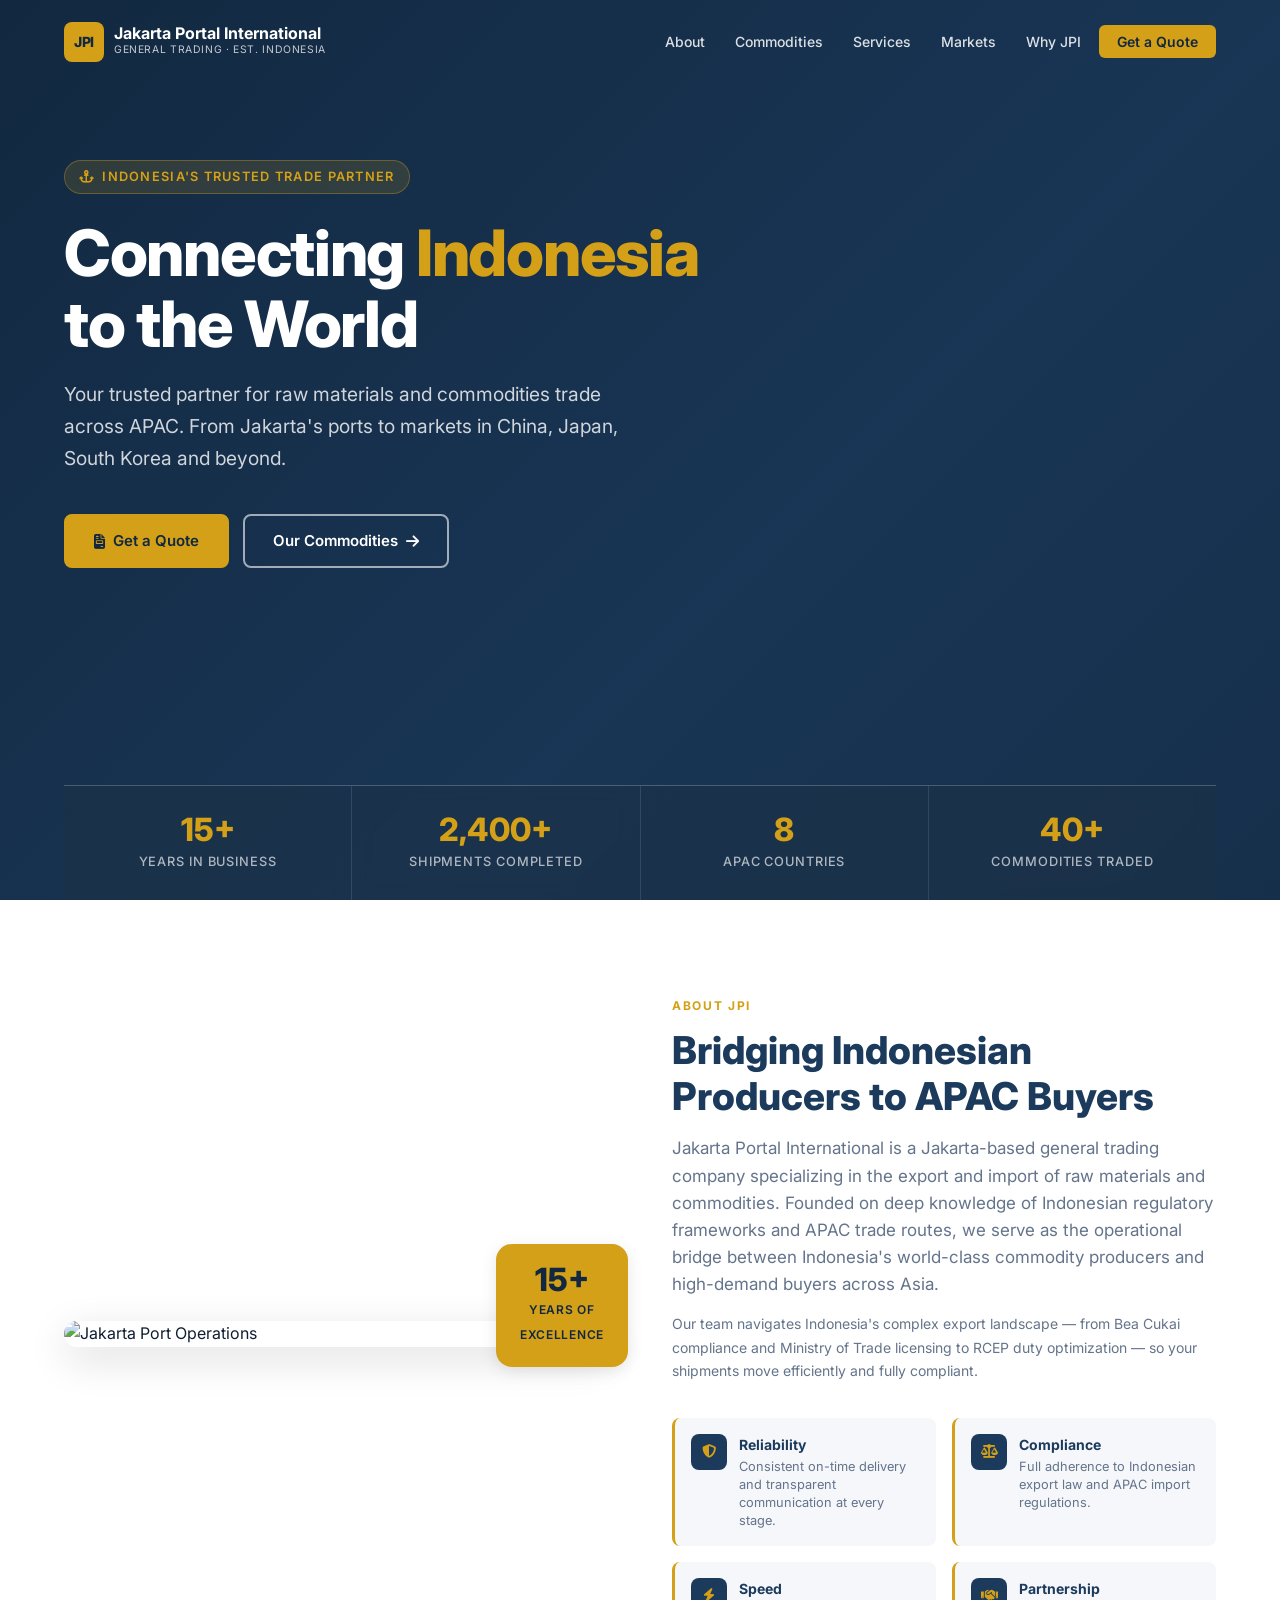
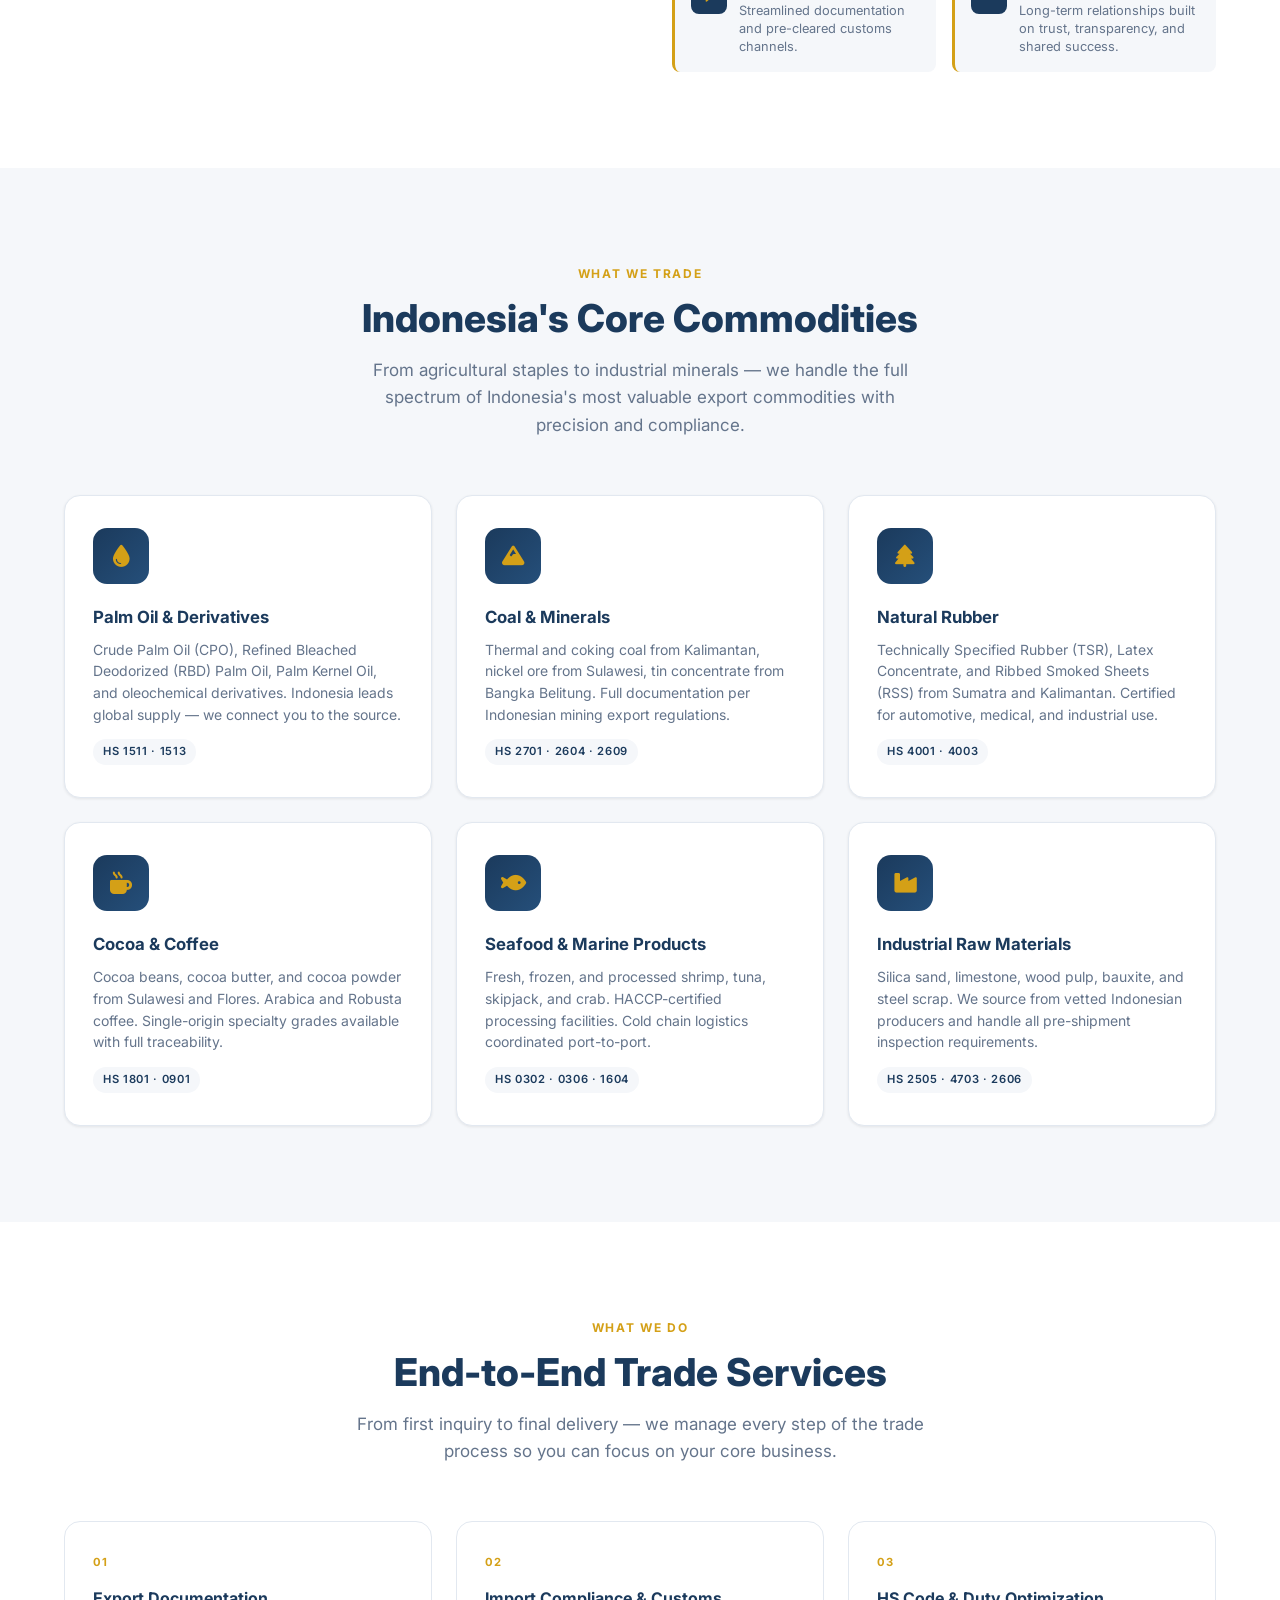
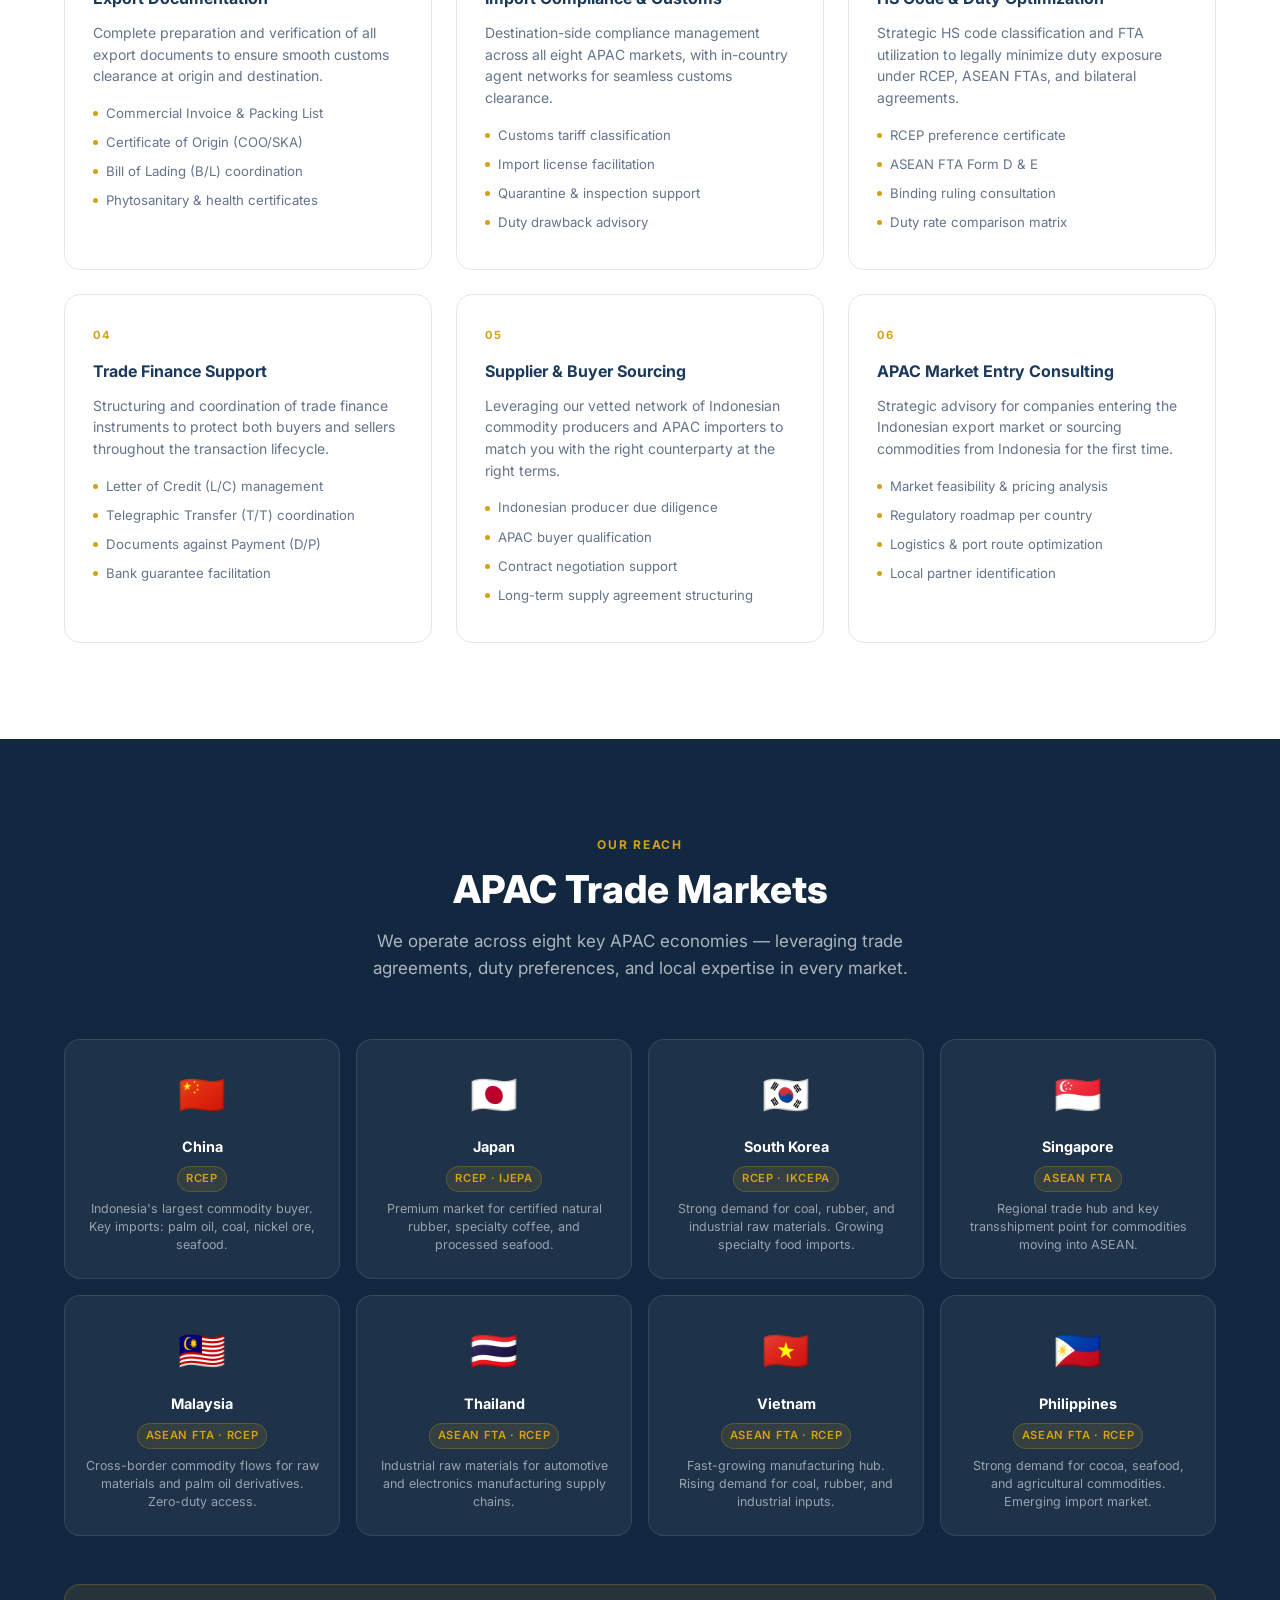
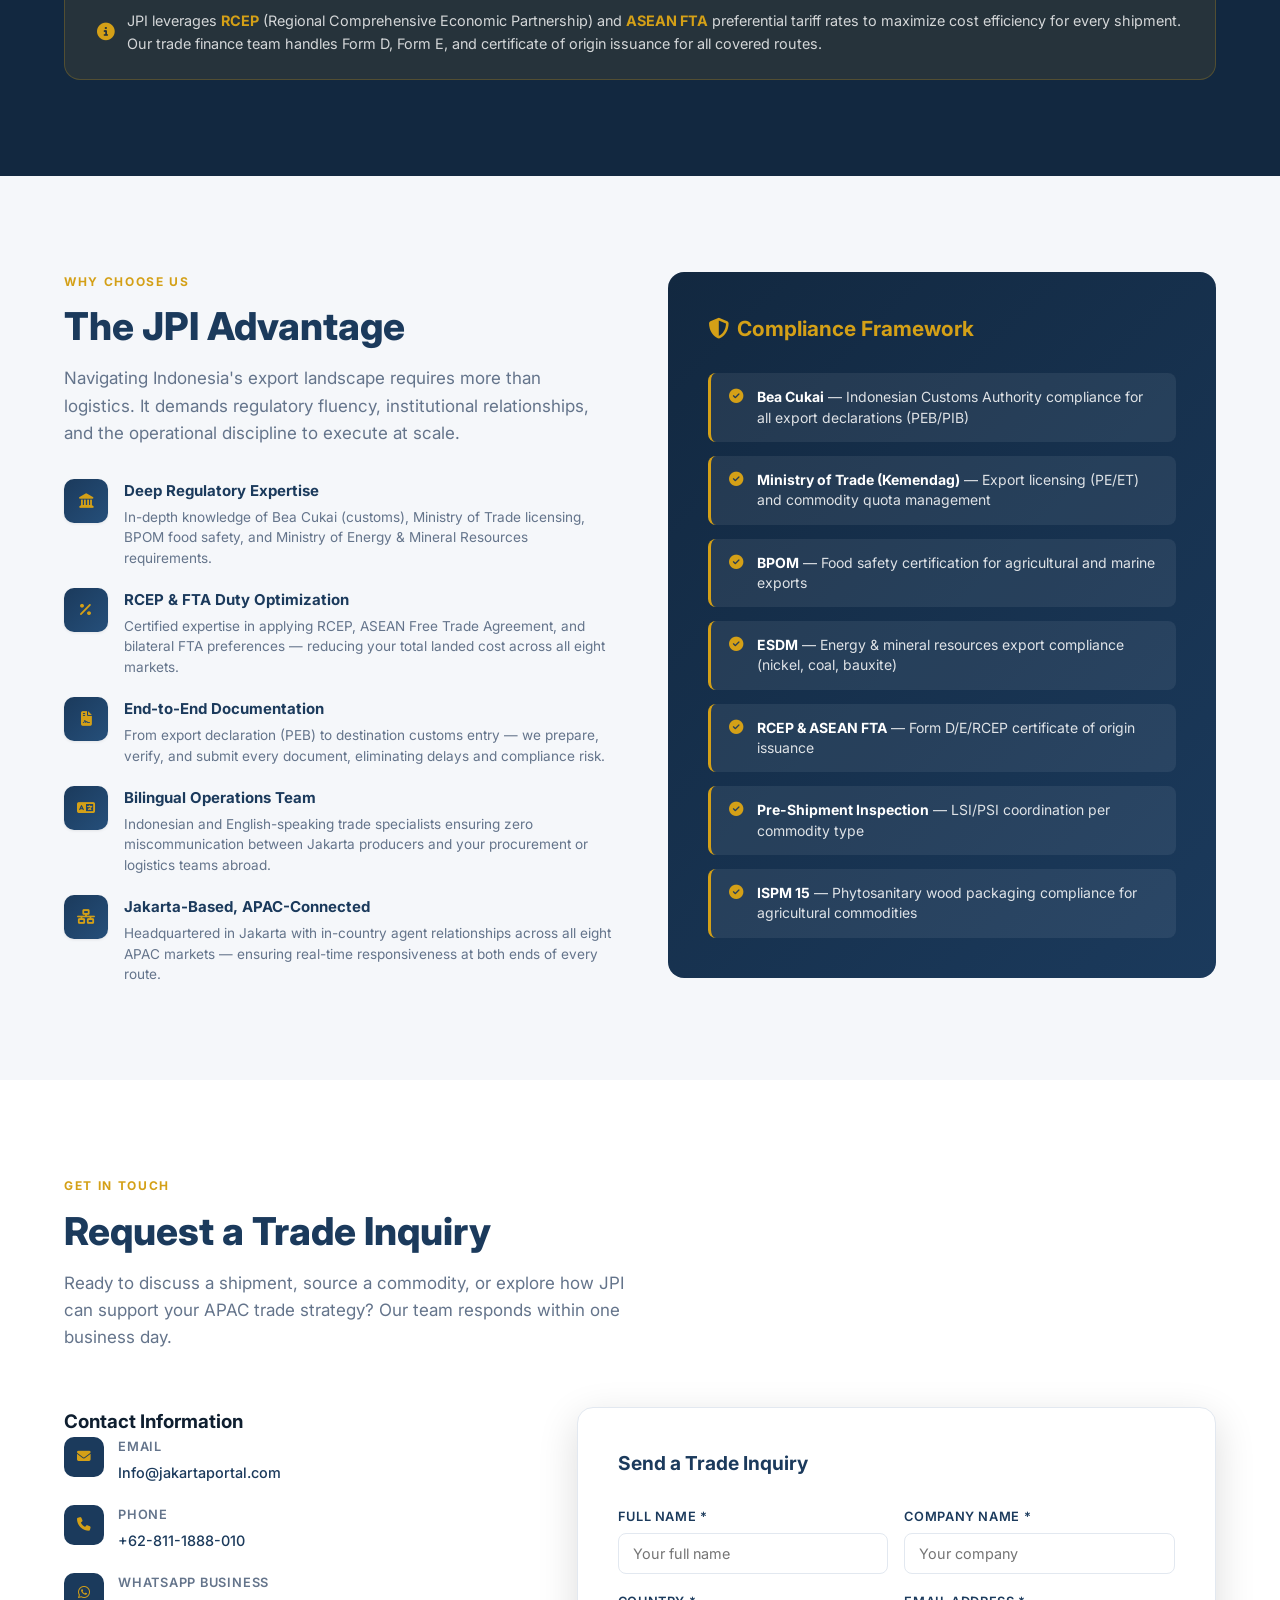
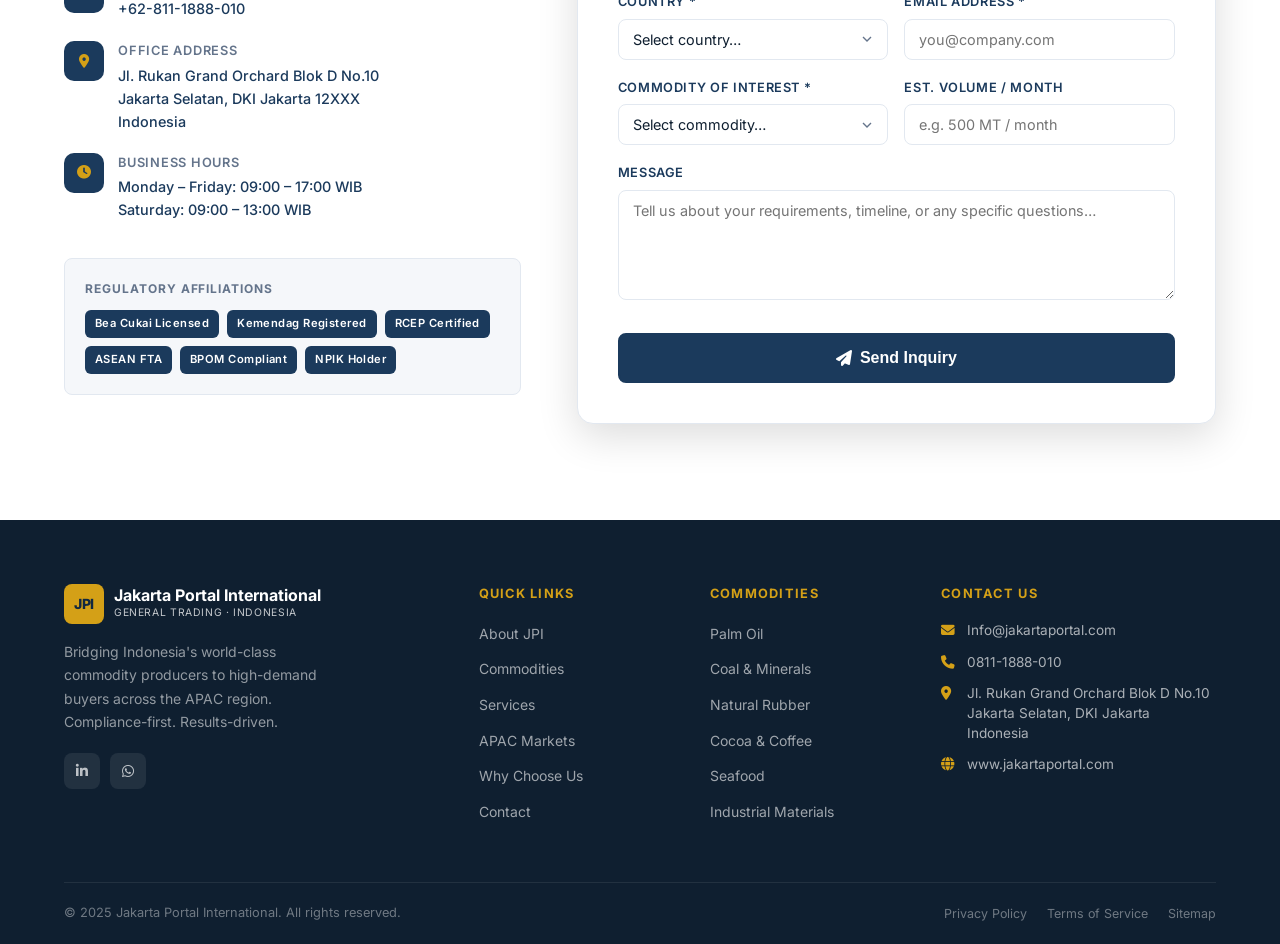
==== commit 585a9eaa: "Update Contact" ====
--- a/index.html
+++ b/index.html
@@ -1410,7 +1410,7 @@
           <div class="contact-detail-icon"><i class="fas fa-envelope"></i></div>
           <div>
             <h4>Email</h4>
-            <a href="mailto:info@jakartaportal.id">info@jakartaportal.id</a>
+            <a href="mailto:info@jakartaportal.id">Info@jakartaportal.com</a>
           </div>
         </div>
 
@@ -1418,7 +1418,7 @@
           <div class="contact-detail-icon"><i class="fas fa-phone"></i></div>
           <div>
             <h4>Phone</h4>
-            <a href="tel:+6221XXXXXXX">+62-21-XXXXXXX</a>
+            <a href="tel:+628111888010">+62-811-1888-010</a>
           </div>
         </div>
 
@@ -1426,7 +1426,7 @@
           <div class="contact-detail-icon"><i class="fab fa-whatsapp"></i></div>
           <div>
             <h4>WhatsApp Business</h4>
-            <a href="https://wa.me/62XXXXXXXXXX">+62-XXX-XXXX-XXXX</a>
+            <a href="https://wa.me/628111888010">+62-811-1888-010</a>
           </div>
         </div>
 
@@ -1434,7 +1434,7 @@
           <div class="contact-detail-icon"><i class="fas fa-location-dot"></i></div>
           <div>
             <h4>Office Address</h4>
-            <p>Jl. [Street Name] No. XX, [District]<br />
+            <p>Jl. Rukan Grand Orchard Blok D No.10<br />
                Jakarta Selatan, DKI Jakarta 12XXX<br />
                Indonesia</p>
           </div>
@@ -1619,19 +1619,19 @@
         <h4>Contact Us</h4>
         <div class="footer-contact-item">
           <i class="fas fa-envelope"></i>
-          <a href="mailto:info@jakartaportal.id">info@jakartaportal.id</a>
+          <a href="mailto:info@jakartaportal.id">Info@jakartaportal.com</a>
         </div>
         <div class="footer-contact-item">
           <i class="fas fa-phone"></i>
-          <a href="tel:+6221XXXXXXX">+62-21-XXXXXXX</a>
+          <a href="tel:+6221XXXXXXX">0811-1888-010</a>
         </div>
         <div class="footer-contact-item">
           <i class="fas fa-location-dot"></i>
-          <span>Jl. [Street Name] No. XX<br />Jakarta Selatan, DKI Jakarta<br />Indonesia 12XXX</span>
+          <span>Jl. Rukan Grand Orchard Blok D No.10 Jakarta Selatan, DKI Jakarta<br />Indonesia</span>
         </div>
         <div class="footer-contact-item">
           <i class="fas fa-globe"></i>
-          <a href="https://www.jakartaportal.id">www.jakartaportal.id</a>
+          <a href="https://www.jakartaportal.com">www.jakartaportal.com</a>
         </div>
       </div>
 
